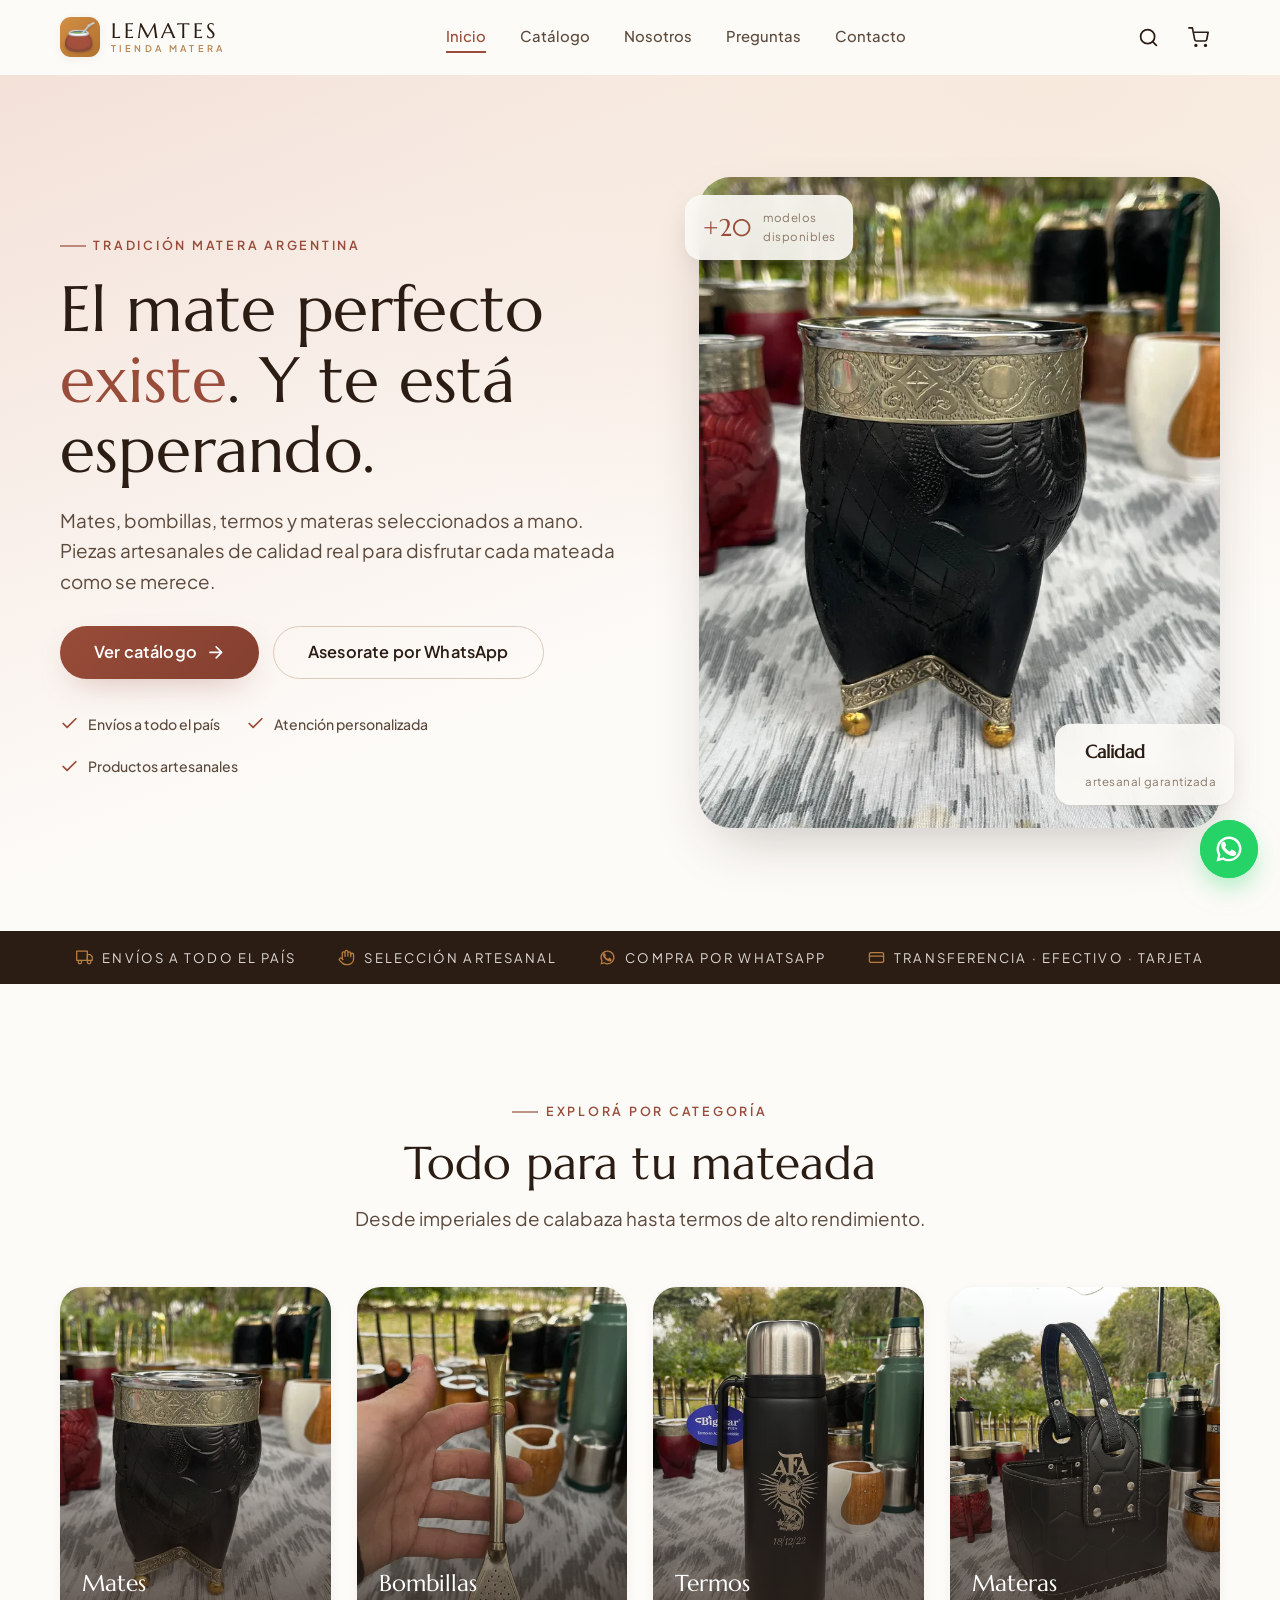
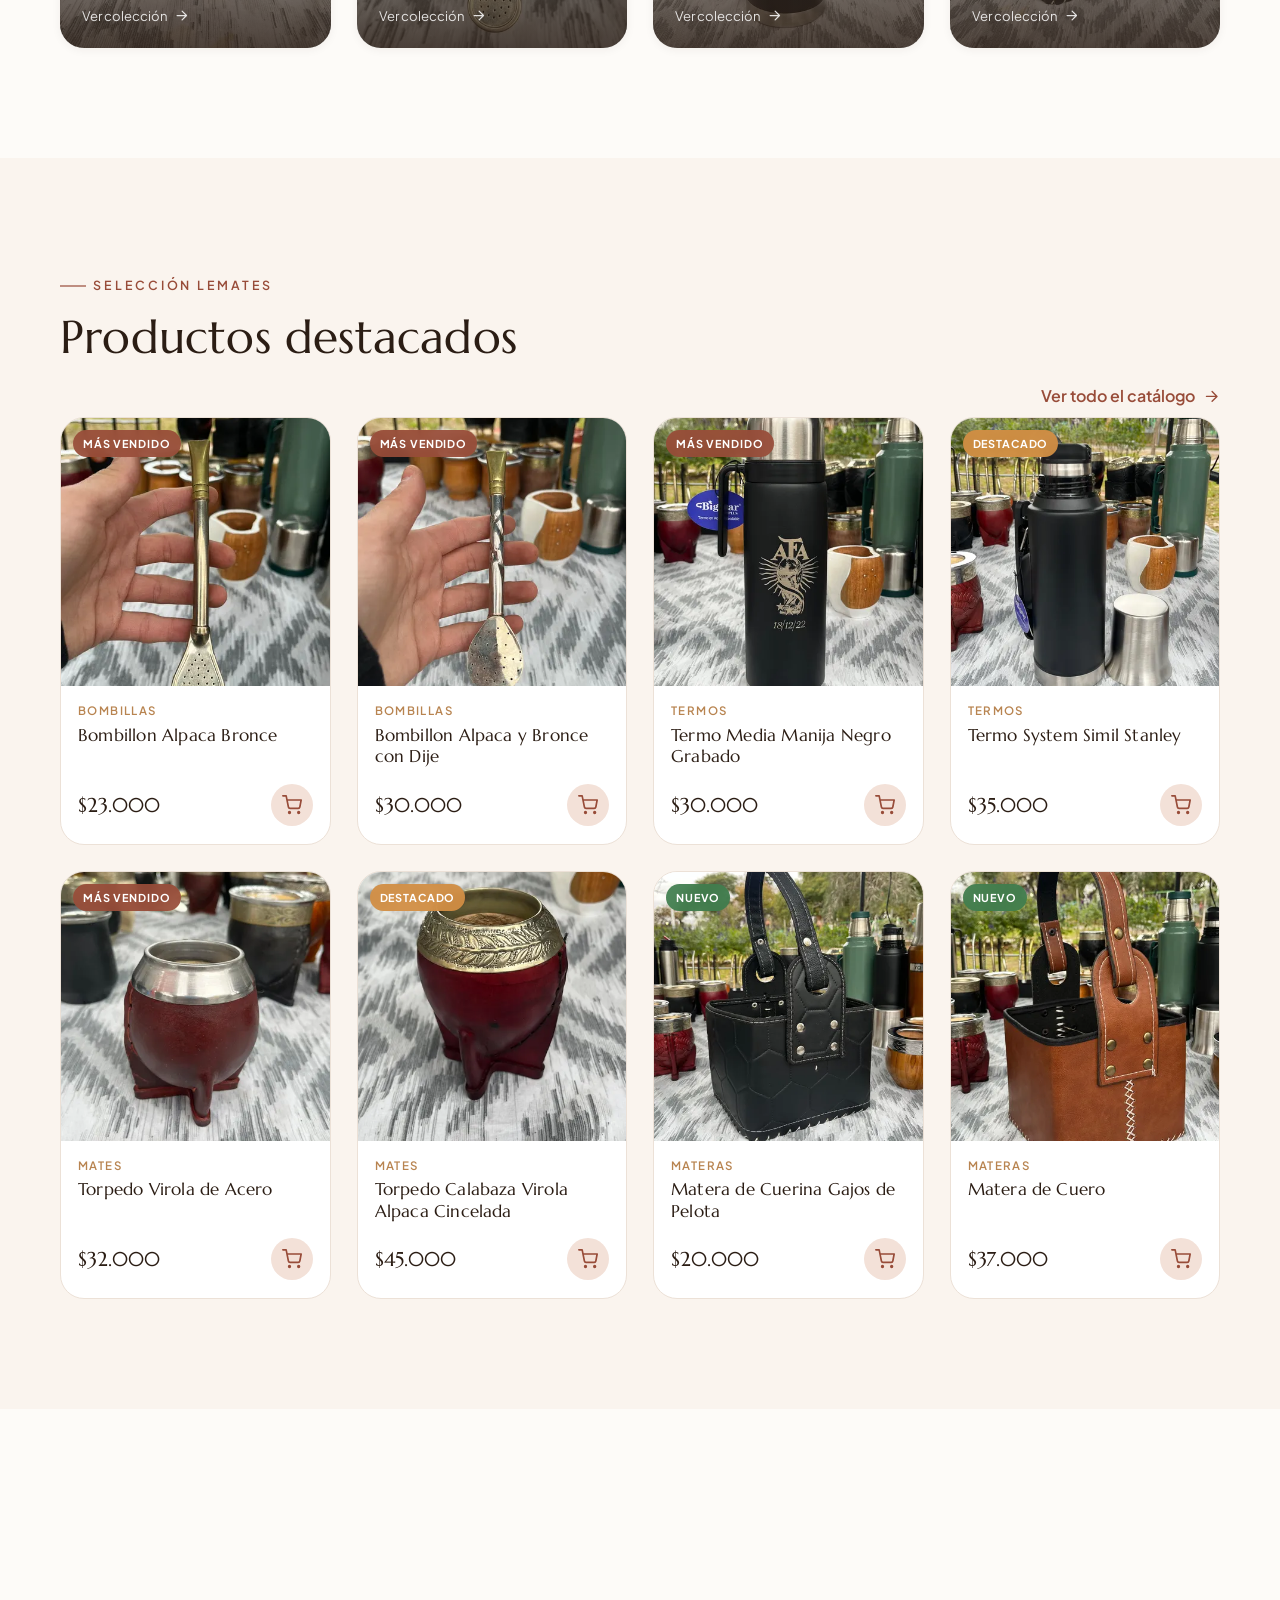
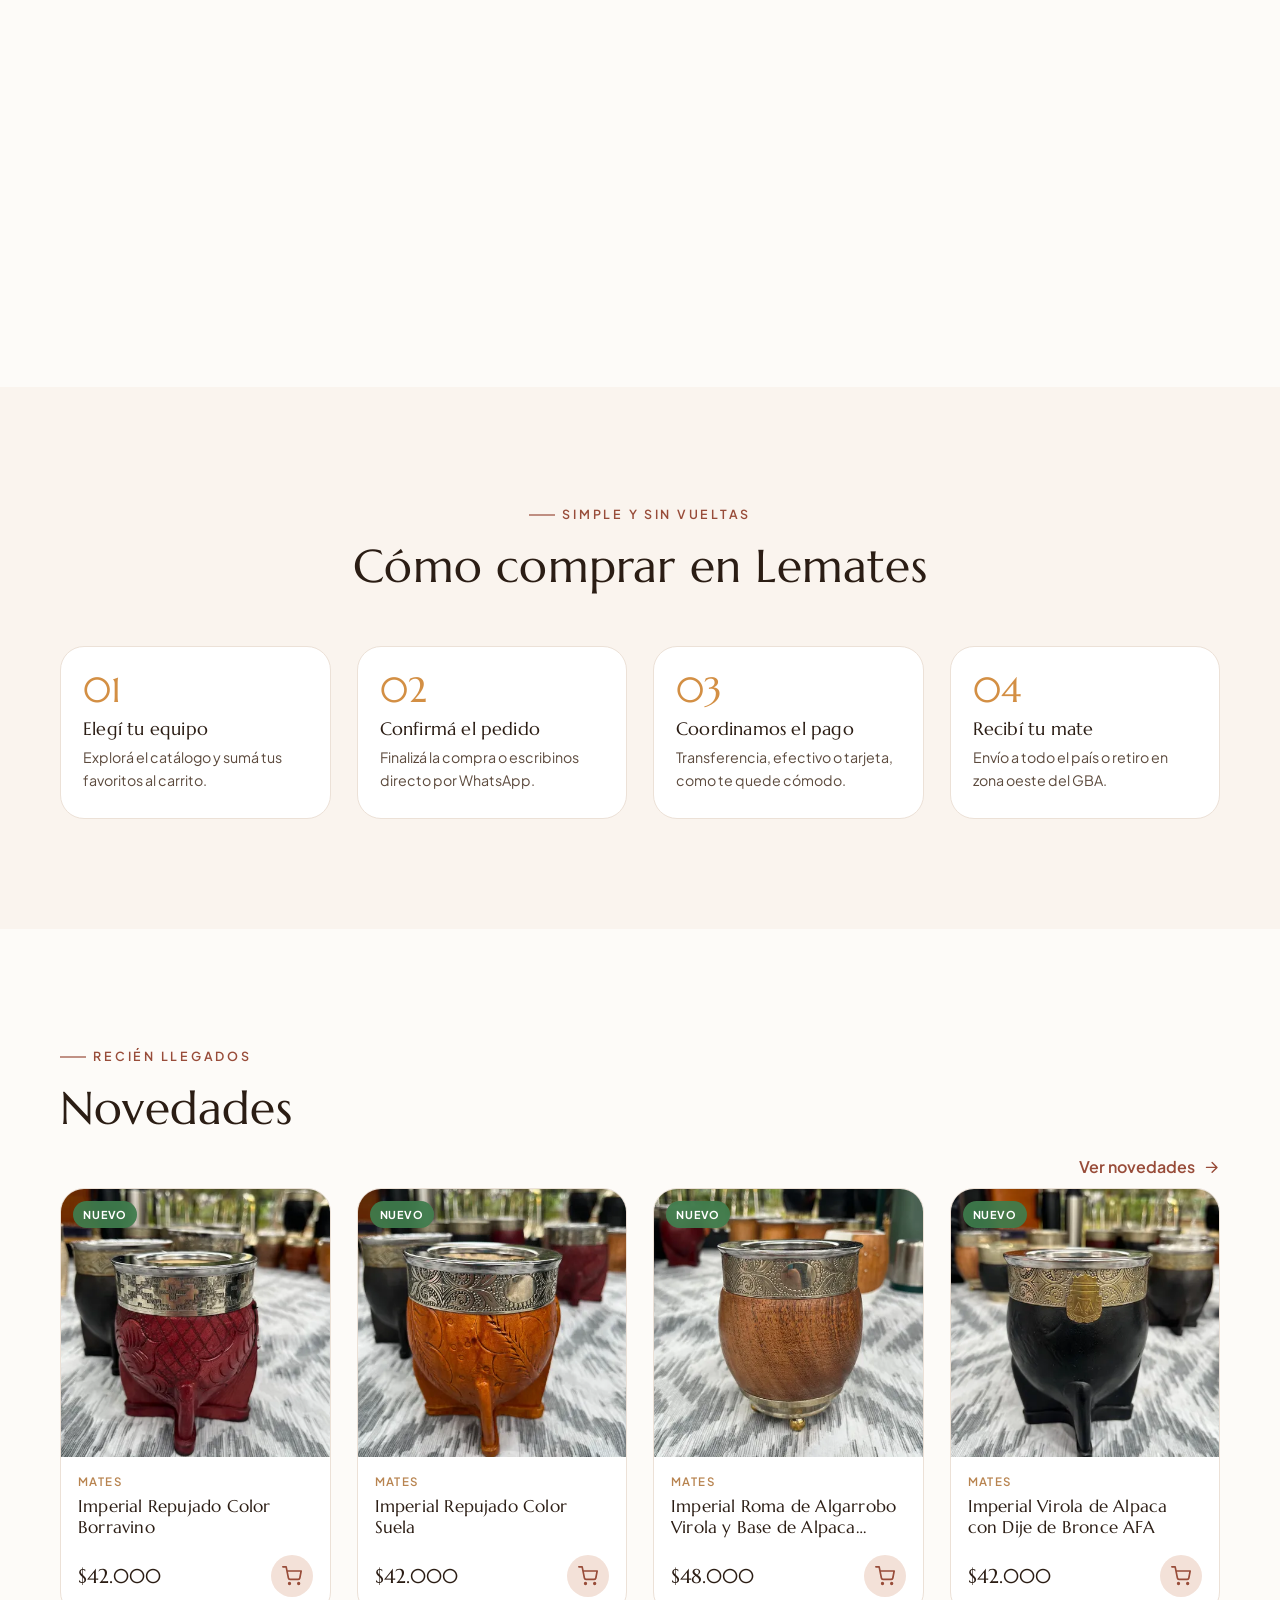
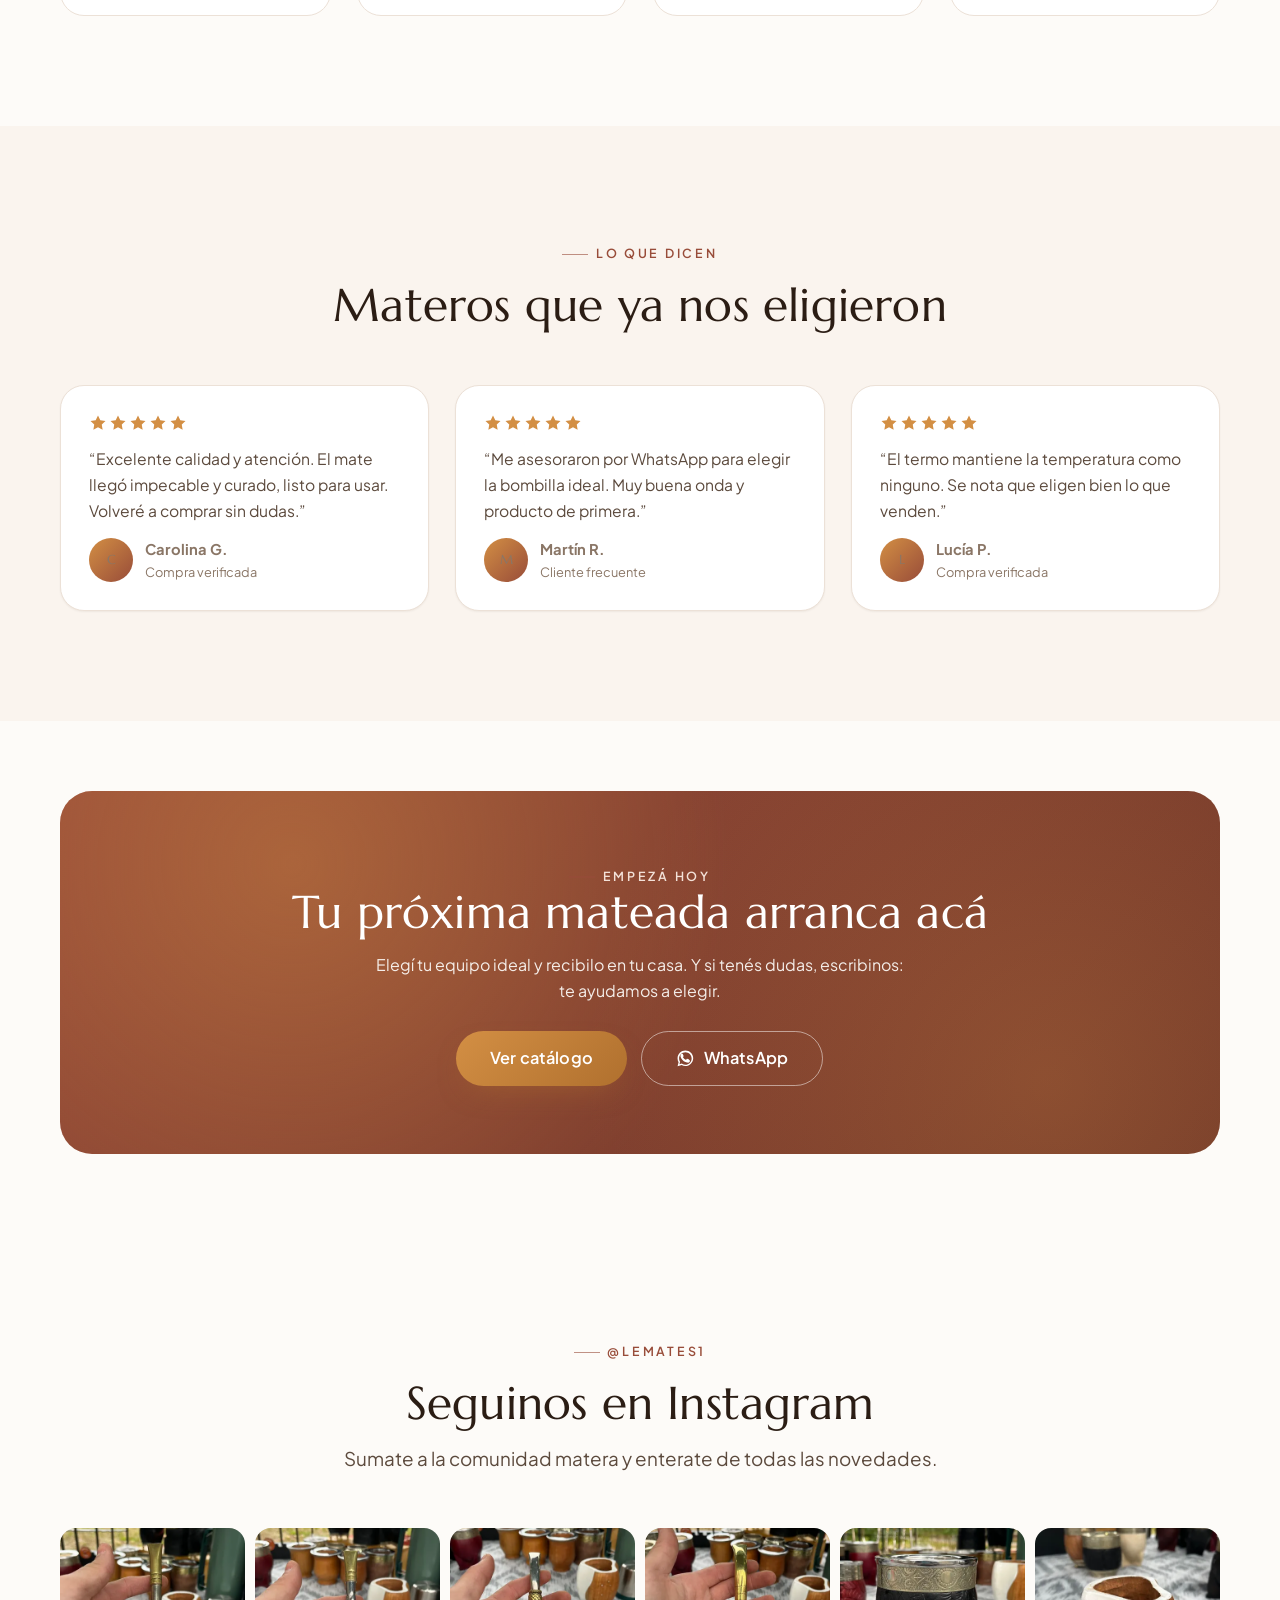
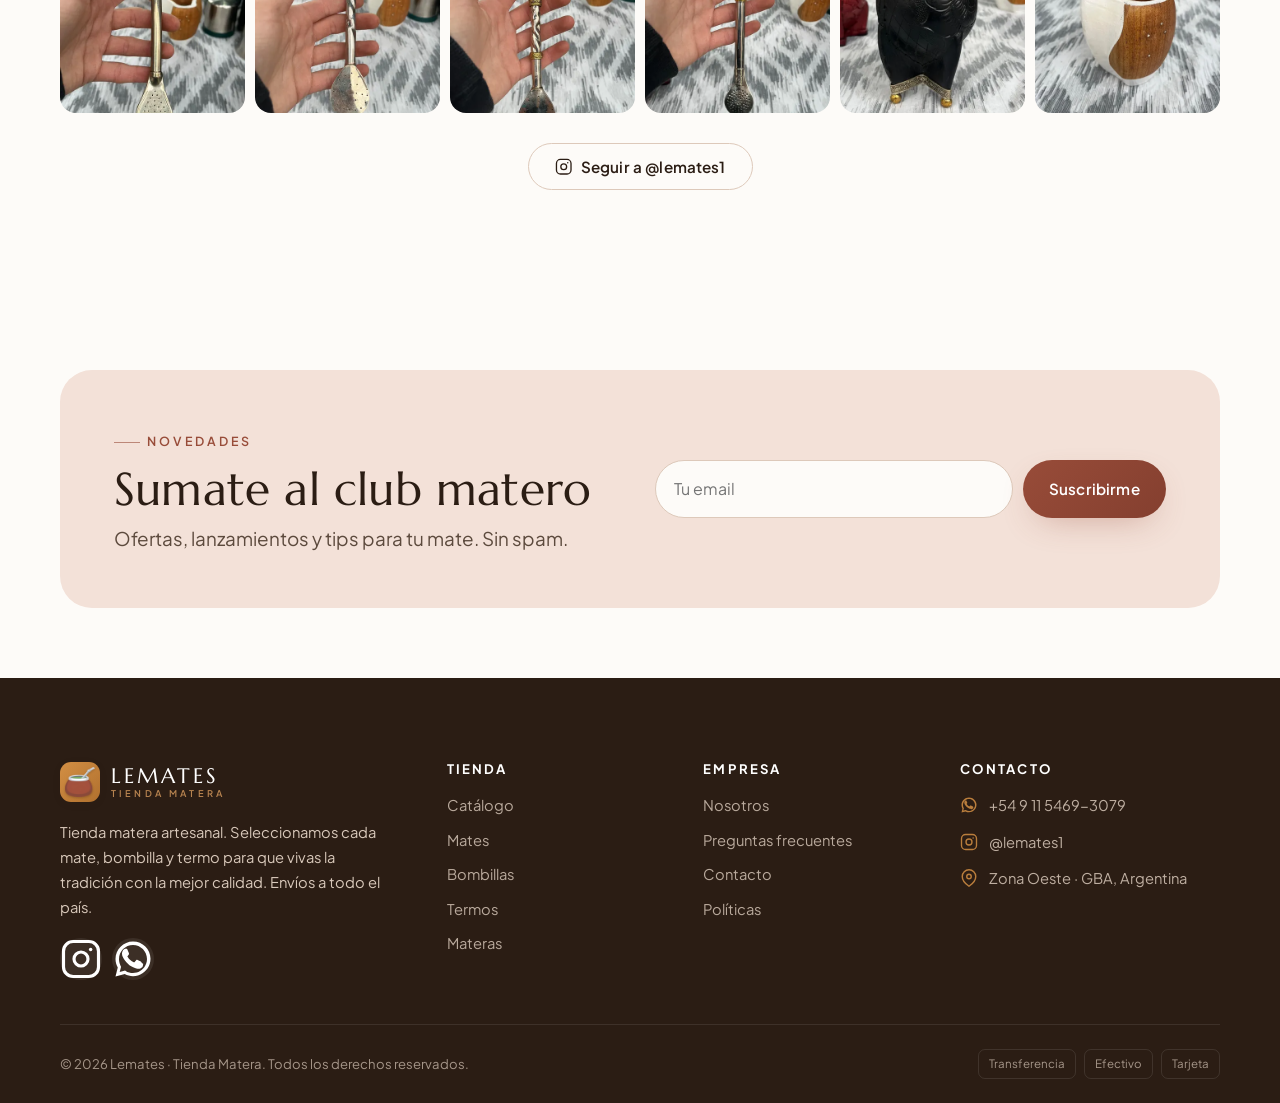
==== index.html @ 6e65a5ea "Lemates · Tienda Matera — tienda eCommerce premium completa Sitio multipágina estático (HTML/CSS/JS " ====
<!DOCTYPE html>
<html lang="es-AR">
<head>
<meta charset="UTF-8">
<meta name="viewport" content="width=device-width, initial-scale=1">
<title>Lemates · Tienda Matera | Mates, bombillas y termos artesanales</title>
<meta name="description" content="Tienda matera artesanal. Mates de calabaza y algarrobo, bombillas de alpaca, termos y materas. Envíos a todo el país. Comprá por la web o WhatsApp.">
<link rel="canonical" href="https://www.lemates.com.ar/index.html">
<meta name="theme-color" content="#d38f44">
<meta name="author" content="Lemates">
<meta name="robots" content="index, follow">
<meta property="og:type" content="website">
<meta property="og:site_name" content="Lemates · Tienda Matera">
<meta property="og:title" content="Lemates · Tienda Matera | Mates, bombillas y termos artesanales">
<meta property="og:description" content="Tienda matera artesanal. Mates de calabaza y algarrobo, bombillas de alpaca, termos y materas. Envíos a todo el país. Comprá por la web o WhatsApp.">
<meta property="og:url" content="https://www.lemates.com.ar/index.html">
<meta property="og:image" content="https://www.lemates.com.ar/assets/img/brand/og-image.jpg">
<meta property="og:locale" content="es_AR">
<meta name="twitter:card" content="summary_large_image">
<meta name="twitter:title" content="Lemates · Tienda Matera | Mates, bombillas y termos artesanales">
<meta name="twitter:description" content="Tienda matera artesanal. Mates de calabaza y algarrobo, bombillas de alpaca, termos y materas. Envíos a todo el país. Comprá por la web o WhatsApp.">
<meta name="twitter:image" content="https://www.lemates.com.ar/assets/img/brand/og-image.jpg">
<link rel="icon" href="favicon.ico" sizes="any">
<link rel="icon" type="image/png" sizes="32x32" href="assets/img/brand/favicon-32.png">
<link rel="apple-touch-icon" href="assets/img/brand/apple-touch-icon.png">
<link rel="manifest" href="site.webmanifest">
<link rel="preconnect" href="https://fonts.googleapis.com">
<link rel="preconnect" href="https://fonts.gstatic.com" crossorigin>
<link rel="preload" as="style" href="https://fonts.googleapis.com/css2?family=Marcellus&family=Plus+Jakarta+Sans:wght@400;500;600;700&display=swap">
<link rel="stylesheet" href="https://fonts.googleapis.com/css2?family=Marcellus&family=Plus+Jakarta+Sans:wght@400;500;600;700&display=swap">
<link rel="stylesheet" href="assets/css/styles.css">
<script type="application/ld+json">{"@context": "https://schema.org", "@type": "Store", "name": "Lemates · Tienda Matera", "image": "https://www.lemates.com.ar/assets/img/brand/og-image.jpg", "description": "Tienda matera artesanal. Mates, bombillas, termos y materas de primera calidad. Envíos a todo el país.", "url": "https://www.lemates.com.ar", "telephone": "+5491154693079", "areaServed": "AR", "sameAs": ["https://www.instagram.com/lemates1/"], "priceRange": "$$"}</script>
</head>
<body>
<div class="page-loader"><img class="loader-mate" src="assets/img/brand/mate-icon.png" alt="Cargando"></div><header class="header">
  <div class="container header__bar">
    <a class="brand" href="index.html" aria-label="Lemates inicio">
  <span class="brand__mark"><img src="assets/img/brand/mate-icon.png" alt="" width="30" height="30"></span>
  <span class="brand__text"><span class="brand__name">LEMATES</span><span class="brand__sub">Tienda Matera</span></span>
</a>
    <nav class="nav" aria-label="Principal"><a href="index.html" data-nav="index.html" class="is-active">Inicio</a><a href="catalogo.html" data-nav="catalogo.html">Catálogo</a><a href="nosotros.html" data-nav="nosotros.html">Nosotros</a><a href="faq.html" data-nav="faq.html">Preguntas</a><a href="contacto.html" data-nav="contacto.html">Contacto</a></nav>
    <div class="header__actions">
      <a class="icon-btn" href="catalogo.html" aria-label="Buscar productos"><svg viewBox="0 0 24 24" fill="none" stroke="currentColor" stroke-width="2" stroke-linecap="round" stroke-linejoin="round"><circle cx="11" cy="11" r="8"/><path d="m21 21-4.3-4.3"/></svg></a>
      <button class="icon-btn" data-cart-open aria-label="Abrir carrito"><svg viewBox="0 0 24 24" fill="none" stroke="currentColor" stroke-width="1.9" stroke-linecap="round" stroke-linejoin="round"><circle cx="9" cy="21" r="1"/><circle cx="20" cy="21" r="1"/><path d="M1 1h4l2.68 13.39a2 2 0 0 0 2 1.61h9.72a2 2 0 0 0 2-1.61L23 6H6"/></svg><span class="cart-count">0</span></button>
      <button class="icon-btn menu-toggle" aria-label="Abrir menú"><svg viewBox="0 0 24 24" fill="none" stroke="currentColor" stroke-width="2" stroke-linecap="round"><path d="M3 6h18M3 12h18M3 18h18"/></svg></button>
    </div>
  </div>
</header>
<div class="mobile-nav">
  <div class="mobile-nav__scrim"></div>
  <aside class="mobile-nav__panel" role="dialog" aria-label="Menú">
    <div class="mobile-nav__head"><a class="brand" href="index.html" aria-label="Lemates inicio">
  <span class="brand__mark"><img src="assets/img/brand/mate-icon.png" alt="" width="30" height="30"></span>
  <span class="brand__text"><span class="brand__name">LEMATES</span><span class="brand__sub">Tienda Matera</span></span>
</a><button class="icon-btn" data-mclose aria-label="Cerrar menú"><svg viewBox="0 0 24 24" fill="none" stroke="currentColor" stroke-width="2" stroke-linecap="round"><path d="M18 6 6 18M6 6l12 12"/></svg></button></div>
    <nav class="mobile-nav__links"><a href="index.html" data-mclose class="is-active">Inicio</a><a href="catalogo.html" data-mclose>Catálogo</a><a href="nosotros.html" data-mclose>Nosotros</a><a href="faq.html" data-mclose>Preguntas</a><a href="contacto.html" data-mclose>Contacto</a><a href="carrito.html" data-mclose>Carrito</a></nav>
    <div class="mobile-nav__foot">
      <a class="btn btn--wa btn--block" href="https://wa.me/5491154693079" target="_blank" rel="noopener"><svg viewBox="0 0 24 24" fill="currentColor"><path d="M12 2C6.5 2 2 6.5 2 12c0 1.8.5 3.4 1.3 4.9L2 22l5.3-1.4c1.4.8 3 1.2 4.7 1.2 5.5 0 10-4.5 10-10S17.5 2 12 2zm0 18c-1.5 0-3-.4-4.2-1.2l-.3-.2-3.1.8.8-3-.2-.3C4.4 15 4 13.5 4 12c0-4.4 3.6-8 8-8s8 3.6 8 8-3.6 8-8 8zm4.5-6.6c-.3-.1-1.7-.8-1.9-.9-.3-.1-.5-.1-.7.1-.2.3-.7.9-.9 1.1-.2.2-.3.2-.6.1-1.5-.8-2.5-1.4-3.5-3.1-.3-.5.3-.4.8-1.4.1-.2 0-.4 0-.5s-.7-1.6-.9-2.2c-.2-.5-.5-.5-.7-.5h-.6c-.2 0-.5.1-.8.4-.3.3-1 1-1 2.5s1.1 2.9 1.2 3.1c.1.2 2.1 3.3 5.2 4.6 1.9.8 2.7.9 3.6.8.6-.1 1.7-.7 1.9-1.4.2-.7.2-1.2.2-1.4-.1-.1-.3-.2-.6-.3z"/></svg> Escribinos por WhatsApp</a>
      <div class="mobile-nav__social">
        <a href="https://www.instagram.com/lemates1/" target="_blank" rel="noopener" aria-label="Instagram"><svg viewBox="0 0 24 24" fill="none" stroke="currentColor" stroke-width="1.8"><rect x="2" y="2" width="20" height="20" rx="5.5"/><circle cx="12" cy="12" r="4"/><circle cx="17.5" cy="6.5" r="1" fill="currentColor" stroke="none"/></svg></a>
      </div>
    </div>
  </aside>
</div>
<main id="main">
  <!-- HERO -->
  <section class="hero">
    <div class="container hero__inner">
      <div class="hero__content reveal">
        <span class="eyebrow">Tradición matera argentina</span>
        <h1>El mate perfecto <em>existe</em>. Y te está esperando.</h1>
        <p class="lead">Mates, bombillas, termos y materas seleccionados a mano. Piezas artesanales de calidad real para disfrutar cada mateada como se merece.</p>
        <div class="hero__cta">
          <a class="btn btn--primary btn--lg" href="catalogo.html">Ver catálogo <svg viewBox="0 0 24 24" fill="none" stroke="currentColor" stroke-width="2" stroke-linecap="round" stroke-linejoin="round"><path d="M5 12h14M13 5l7 7-7 7"/></svg></a>
          <a class="btn btn--outline btn--lg" href="https://wa.me/5491154693079" target="_blank" rel="noopener">Asesorate por WhatsApp</a>
        </div>
        <ul class="hero__trust">
          <li><svg viewBox="0 0 24 24" fill="none" stroke="currentColor" stroke-width="2.2" stroke-linecap="round" stroke-linejoin="round"><path d="M20 6 9 17l-5-5"/></svg> Envíos a todo el país</li>
          <li><svg viewBox="0 0 24 24" fill="none" stroke="currentColor" stroke-width="2.2" stroke-linecap="round" stroke-linejoin="round"><path d="M20 6 9 17l-5-5"/></svg> Atención personalizada</li>
          <li><svg viewBox="0 0 24 24" fill="none" stroke="currentColor" stroke-width="2.2" stroke-linecap="round" stroke-linejoin="round"><path d="M20 6 9 17l-5-5"/></svg> Productos artesanales</li>
        </ul>
      </div>
      <div class="hero__media reveal" data-delay="1">
        <div class="hero__glow"></div>
        <div class="hero__card"><img src="assets/img/products/imperial-calabaza-repujado-virola-y-base-de-alpaca-y-pelotas-de-bronce.webp" alt="Mate imperial de calabaza repujado con virola de alpaca" width="600" height="750" fetchpriority="high"></div>
        <div class="hero__badge hero__badge--tl"><span class="n">+20</span><span class="l">modelos<br>disponibles</span></div>
        <div class="hero__badge hero__badge--br"><span style="color:var(--primary)"><svg viewBox="0 0 24 24" fill="currentColor"><path d="M12 2l3.09 6.26L22 9.27l-5 4.87 1.18 6.88L12 17.77l-6.18 3.25L7 14.14l-5-4.87 6.91-1.01z"/></svg></span><span><b style="font-family:var(--font-display);font-size:1.1rem">Calidad</b><br><span class="l">artesanal garantizada</span></span></div>
      </div>
    </div>
  </section>

  <!-- STRIP -->
  <div class="strip"><div class="container"><div class="strip__row">
    <span><svg viewBox="0 0 24 24" fill="none" stroke="currentColor" stroke-width="1.8" stroke-linecap="round" stroke-linejoin="round"><path d="M1 3h15v13H1z"/><path d="M16 8h4l3 3v5h-7V8z"/><circle cx="5.5" cy="18.5" r="2.5"/><circle cx="18.5" cy="18.5" r="2.5"/></svg> Envíos a todo el país</span>
    <span><svg viewBox="0 0 24 24" fill="none" stroke="currentColor" stroke-width="1.8" stroke-linecap="round" stroke-linejoin="round"><path d="M18 11V6a2 2 0 0 0-2-2 2 2 0 0 0-2 2M14 10V4a2 2 0 0 0-2-2 2 2 0 0 0-2 2v2M10 10.5V6a2 2 0 0 0-2-2 2 2 0 0 0-2 2v8"/><path d="M18 8a2 2 0 1 1 4 0v6a8 8 0 0 1-8 8h-2c-2.8 0-4.5-.86-5.99-2.34l-3.6-3.6a2 2 0 0 1 2.83-2.82L7 15"/></svg> Selección artesanal</span>
    <span><svg viewBox="0 0 24 24" fill="currentColor"><path d="M12 2C6.5 2 2 6.5 2 12c0 1.8.5 3.4 1.3 4.9L2 22l5.3-1.4c1.4.8 3 1.2 4.7 1.2 5.5 0 10-4.5 10-10S17.5 2 12 2zm0 18c-1.5 0-3-.4-4.2-1.2l-.3-.2-3.1.8.8-3-.2-.3C4.4 15 4 13.5 4 12c0-4.4 3.6-8 8-8s8 3.6 8 8-3.6 8-8 8zm4.5-6.6c-.3-.1-1.7-.8-1.9-.9-.3-.1-.5-.1-.7.1-.2.3-.7.9-.9 1.1-.2.2-.3.2-.6.1-1.5-.8-2.5-1.4-3.5-3.1-.3-.5.3-.4.8-1.4.1-.2 0-.4 0-.5s-.7-1.6-.9-2.2c-.2-.5-.5-.5-.7-.5h-.6c-.2 0-.5.1-.8.4-.3.3-1 1-1 2.5s1.1 2.9 1.2 3.1c.1.2 2.1 3.3 5.2 4.6 1.9.8 2.7.9 3.6.8.6-.1 1.7-.7 1.9-1.4.2-.7.2-1.2.2-1.4-.1-.1-.3-.2-.6-.3z"/></svg> Compra por WhatsApp</span>
    <span><svg viewBox="0 0 24 24" fill="none" stroke="currentColor" stroke-width="1.8" stroke-linecap="round" stroke-linejoin="round"><rect x="2" y="5" width="20" height="14" rx="2"/><path d="M2 10h20"/></svg> Transferencia · Efectivo · Tarjeta</span>
  </div></div></div>

  <!-- CATEGORÍAS -->
  <section class="section">
    <div class="container">
      <div class="section-head center reveal"><span class="eyebrow">Explorá por categoría</span><h2>Todo para tu mateada</h2><p class='lead'>Desde imperiales de calabaza hasta termos de alto rendimiento.</p></div>
      <div class="grid cat-grid"><a class="cat-card reveal" href="catalogo.html?cat=Mates">
      <img src="assets/img/products/imperial-calabaza-repujado-virola-y-base-de-alpaca-y-pelotas-de-bronce-thumb.webp" alt="Mates" loading="lazy">
      <div><div class="cat-card__name">Mates</div><div class="cat-card__meta">Ver colección <svg viewBox="0 0 24 24" fill="none" stroke="currentColor" stroke-width="2" stroke-linecap="round" stroke-linejoin="round"><path d="M5 12h14M13 5l7 7-7 7"/></svg></div></div>
    </a><a class="cat-card reveal" href="catalogo.html?cat=Bombillas">
      <img src="assets/img/products/bombillon-alpaca-bronce-thumb.webp" alt="Bombillas" loading="lazy">
      <div><div class="cat-card__name">Bombillas</div><div class="cat-card__meta">Ver colección <svg viewBox="0 0 24 24" fill="none" stroke="currentColor" stroke-width="2" stroke-linecap="round" stroke-linejoin="round"><path d="M5 12h14M13 5l7 7-7 7"/></svg></div></div>
    </a><a class="cat-card reveal" href="catalogo.html?cat=Termos">
      <img src="assets/img/products/termo-media-manija-negro-grabado-thumb.webp" alt="Termos" loading="lazy">
      <div><div class="cat-card__name">Termos</div><div class="cat-card__meta">Ver colección <svg viewBox="0 0 24 24" fill="none" stroke="currentColor" stroke-width="2" stroke-linecap="round" stroke-linejoin="round"><path d="M5 12h14M13 5l7 7-7 7"/></svg></div></div>
    </a><a class="cat-card reveal" href="catalogo.html?cat=Materas">
      <img src="assets/img/products/matera-de-cuerina-gajos-de-pelota-thumb.webp" alt="Materas" loading="lazy">
      <div><div class="cat-card__name">Materas</div><div class="cat-card__meta">Ver colección <svg viewBox="0 0 24 24" fill="none" stroke="currentColor" stroke-width="2" stroke-linecap="round" stroke-linejoin="round"><path d="M5 12h14M13 5l7 7-7 7"/></svg></div></div>
    </a></div>
    </div>
  </section>

  <!-- DESTACADOS -->
  <section class="section" style="background:var(--cream-2)">
    <div class="container">
      <div style="display:flex;justify-content:space-between;align-items:flex-end;gap:20px;flex-wrap:wrap">
        <div class="section-head reveal"><span class="eyebrow">Selección Lemates</span><h2>Productos destacados</h2></div>
        <a class="link-arrow reveal" href="catalogo.html" style="margin-bottom:8px">Ver todo el catálogo <svg viewBox="0 0 24 24" fill="none" stroke="currentColor" stroke-width="2" stroke-linecap="round" stroke-linejoin="round"><path d="M5 12h14M13 5l7 7-7 7"/></svg></a>
      </div>
      <div class="grid card-grid" id="featuredGrid"></div>
    </div>
  </section>

  <!-- BENEFICIOS -->
  <section class="section">
    <div class="container">
      <div class="section-head center reveal"><span class="eyebrow">Por qué elegirnos</span><h2>Una tienda matera de verdad</h2><p class='lead'>No somos un marketplace. Somos una marca que cuida cada detalle.</p></div>
      <div class="grid benefits"><div class="benefit reveal" data-delay="0"><div class="benefit__ic"><svg viewBox="0 0 24 24" fill="none" stroke="currentColor" stroke-width="1.8" stroke-linecap="round" stroke-linejoin="round"><path d="M1 3h15v13H1z"/><path d="M16 8h4l3 3v5h-7V8z"/><circle cx="5.5" cy="18.5" r="2.5"/><circle cx="18.5" cy="18.5" r="2.5"/></svg></div><h3>Envíos a todo el país</h3><p>Despachamos por Correo Argentino y coordinamos retiro en zona oeste.</p></div><div class="benefit reveal" data-delay="1"><div class="benefit__ic"><svg viewBox="0 0 24 24" fill="none" stroke="currentColor" stroke-width="1.8" stroke-linecap="round" stroke-linejoin="round"><path d="M18 11V6a2 2 0 0 0-2-2 2 2 0 0 0-2 2M14 10V4a2 2 0 0 0-2-2 2 2 0 0 0-2 2v2M10 10.5V6a2 2 0 0 0-2-2 2 2 0 0 0-2 2v8"/><path d="M18 8a2 2 0 1 1 4 0v6a8 8 0 0 1-8 8h-2c-2.8 0-4.5-.86-5.99-2.34l-3.6-3.6a2 2 0 0 1 2.83-2.82L7 15"/></svg></div><h3>Selección artesanal</h3><p>Elegimos pieza por pieza mates, bombillas y termos de calidad real.</p></div><div class="benefit reveal" data-delay="2"><div class="benefit__ic"><svg viewBox="0 0 24 24" fill="none" stroke="currentColor" stroke-width="1.8" stroke-linecap="round" stroke-linejoin="round"><path d="M21 11.5a8.38 8.38 0 0 1-.9 3.8 8.5 8.5 0 0 1-7.6 4.7 8.38 8.38 0 0 1-3.8-.9L3 21l1.9-5.7a8.38 8.38 0 0 1-.9-3.8 8.5 8.5 0 0 1 4.7-7.6 8.38 8.38 0 0 1 3.8-.9h.5a8.48 8.48 0 0 1 8 8v.5z"/></svg></div><h3>Atención directa</h3><p>Te asesoramos por WhatsApp antes, durante y después de tu compra.</p></div><div class="benefit reveal" data-delay="3"><div class="benefit__ic"><svg viewBox="0 0 24 24" fill="none" stroke="currentColor" stroke-width="1.8" stroke-linecap="round" stroke-linejoin="round"><path d="M12 22s8-4 8-10V5l-8-3-8 3v7c0 6 8 10 8 10z"/><path d="m9 12 2 2 4-4"/></svg></div><h3>Compra segura</h3><p>Transferencia, efectivo o tarjeta. Coordinás todo con una persona real.</p></div></div>
    </div>
  </section>

  <!-- PROCESO -->
  <section class="section" style="background:var(--cream-2)">
    <div class="container">
      <div class="section-head center reveal"><span class="eyebrow">Simple y sin vueltas</span><h2>Cómo comprar en Lemates</h2></div>
      <div class="grid steps"><div class="step reveal" data-delay="0"><div class="step__n">01</div><h3>Elegí tu equipo</h3><p>Explorá el catálogo y sumá tus favoritos al carrito.</p></div><div class="step reveal" data-delay="1"><div class="step__n">02</div><h3>Confirmá el pedido</h3><p>Finalizá la compra o escribinos directo por WhatsApp.</p></div><div class="step reveal" data-delay="2"><div class="step__n">03</div><h3>Coordinamos el pago</h3><p>Transferencia, efectivo o tarjeta, como te quede cómodo.</p></div><div class="step reveal" data-delay="3"><div class="step__n">04</div><h3>Recibí tu mate</h3><p>Envío a todo el país o retiro en zona oeste del GBA.</p></div></div>
    </div>
  </section>

  <!-- NUEVOS -->
  <section class="section">
    <div class="container">
      <div style="display:flex;justify-content:space-between;align-items:flex-end;gap:20px;flex-wrap:wrap">
        <div class="section-head reveal"><span class="eyebrow">Recién llegados</span><h2>Novedades</h2></div>
        <a class="link-arrow reveal" href="catalogo.html?sort=new" style="margin-bottom:8px">Ver novedades <svg viewBox="0 0 24 24" fill="none" stroke="currentColor" stroke-width="2" stroke-linecap="round" stroke-linejoin="round"><path d="M5 12h14M13 5l7 7-7 7"/></svg></a>
      </div>
      <div class="grid card-grid" id="newGrid"></div>
    </div>
  </section>

  <!-- TESTIMONIOS -->
  <section class="section" style="background:var(--cream-2)">
    <div class="container">
      <div class="section-head center reveal"><span class="eyebrow">Lo que dicen</span><h2>Materos que ya nos eligieron</h2></div>
      <div class="grid testi-grid"><figure class="testi reveal" data-delay="0">
      <div class="testi__stars"><svg viewBox="0 0 24 24" fill="currentColor"><path d="M12 2l3.09 6.26L22 9.27l-5 4.87 1.18 6.88L12 17.77l-6.18 3.25L7 14.14l-5-4.87 6.91-1.01z"/></svg><svg viewBox="0 0 24 24" fill="currentColor"><path d="M12 2l3.09 6.26L22 9.27l-5 4.87 1.18 6.88L12 17.77l-6.18 3.25L7 14.14l-5-4.87 6.91-1.01z"/></svg><svg viewBox="0 0 24 24" fill="currentColor"><path d="M12 2l3.09 6.26L22 9.27l-5 4.87 1.18 6.88L12 17.77l-6.18 3.25L7 14.14l-5-4.87 6.91-1.01z"/></svg><svg viewBox="0 0 24 24" fill="currentColor"><path d="M12 2l3.09 6.26L22 9.27l-5 4.87 1.18 6.88L12 17.77l-6.18 3.25L7 14.14l-5-4.87 6.91-1.01z"/></svg><svg viewBox="0 0 24 24" fill="currentColor"><path d="M12 2l3.09 6.26L22 9.27l-5 4.87 1.18 6.88L12 17.77l-6.18 3.25L7 14.14l-5-4.87 6.91-1.01z"/></svg></div>
      <blockquote><p>“Excelente calidad y atención. El mate llegó impecable y curado, listo para usar. Volveré a comprar sin dudas.”</p></blockquote>
      <figcaption class="testi__who"><span class="testi__av">C</span><span><b>Carolina G.</b><span>Compra verificada</span></span></figcaption>
    </figure><figure class="testi reveal" data-delay="1">
      <div class="testi__stars"><svg viewBox="0 0 24 24" fill="currentColor"><path d="M12 2l3.09 6.26L22 9.27l-5 4.87 1.18 6.88L12 17.77l-6.18 3.25L7 14.14l-5-4.87 6.91-1.01z"/></svg><svg viewBox="0 0 24 24" fill="currentColor"><path d="M12 2l3.09 6.26L22 9.27l-5 4.87 1.18 6.88L12 17.77l-6.18 3.25L7 14.14l-5-4.87 6.91-1.01z"/></svg><svg viewBox="0 0 24 24" fill="currentColor"><path d="M12 2l3.09 6.26L22 9.27l-5 4.87 1.18 6.88L12 17.77l-6.18 3.25L7 14.14l-5-4.87 6.91-1.01z"/></svg><svg viewBox="0 0 24 24" fill="currentColor"><path d="M12 2l3.09 6.26L22 9.27l-5 4.87 1.18 6.88L12 17.77l-6.18 3.25L7 14.14l-5-4.87 6.91-1.01z"/></svg><svg viewBox="0 0 24 24" fill="currentColor"><path d="M12 2l3.09 6.26L22 9.27l-5 4.87 1.18 6.88L12 17.77l-6.18 3.25L7 14.14l-5-4.87 6.91-1.01z"/></svg></div>
      <blockquote><p>“Me asesoraron por WhatsApp para elegir la bombilla ideal. Muy buena onda y producto de primera.”</p></blockquote>
      <figcaption class="testi__who"><span class="testi__av">M</span><span><b>Martín R.</b><span>Cliente frecuente</span></span></figcaption>
    </figure><figure class="testi reveal" data-delay="2">
      <div class="testi__stars"><svg viewBox="0 0 24 24" fill="currentColor"><path d="M12 2l3.09 6.26L22 9.27l-5 4.87 1.18 6.88L12 17.77l-6.18 3.25L7 14.14l-5-4.87 6.91-1.01z"/></svg><svg viewBox="0 0 24 24" fill="currentColor"><path d="M12 2l3.09 6.26L22 9.27l-5 4.87 1.18 6.88L12 17.77l-6.18 3.25L7 14.14l-5-4.87 6.91-1.01z"/></svg><svg viewBox="0 0 24 24" fill="currentColor"><path d="M12 2l3.09 6.26L22 9.27l-5 4.87 1.18 6.88L12 17.77l-6.18 3.25L7 14.14l-5-4.87 6.91-1.01z"/></svg><svg viewBox="0 0 24 24" fill="currentColor"><path d="M12 2l3.09 6.26L22 9.27l-5 4.87 1.18 6.88L12 17.77l-6.18 3.25L7 14.14l-5-4.87 6.91-1.01z"/></svg><svg viewBox="0 0 24 24" fill="currentColor"><path d="M12 2l3.09 6.26L22 9.27l-5 4.87 1.18 6.88L12 17.77l-6.18 3.25L7 14.14l-5-4.87 6.91-1.01z"/></svg></div>
      <blockquote><p>“El termo mantiene la temperatura como ninguno. Se nota que eligen bien lo que venden.”</p></blockquote>
      <figcaption class="testi__who"><span class="testi__av">L</span><span><b>Lucía P.</b><span>Compra verificada</span></span></figcaption>
    </figure></div>
    </div>
  </section>

  <!-- CTA -->
  <section class="section--tight"><div class="container">
    <div class="cta-band reveal">
      <span class="eyebrow" style="color:#f3e1d8;justify-content:center">Empezá hoy</span>
      <h2>Tu próxima mateada arranca acá</h2>
      <p>Elegí tu equipo ideal y recibilo en tu casa. Y si tenés dudas, escribinos: te ayudamos a elegir.</p>
      <div style="display:flex;gap:14px;justify-content:center;flex-wrap:wrap">
        <a class="btn btn--gold btn--lg" href="catalogo.html">Ver catálogo</a>
        <a class="btn btn--outline btn--lg" href="https://wa.me/5491154693079" target="_blank" rel="noopener"><svg viewBox="0 0 24 24" fill="currentColor"><path d="M12 2C6.5 2 2 6.5 2 12c0 1.8.5 3.4 1.3 4.9L2 22l5.3-1.4c1.4.8 3 1.2 4.7 1.2 5.5 0 10-4.5 10-10S17.5 2 12 2zm0 18c-1.5 0-3-.4-4.2-1.2l-.3-.2-3.1.8.8-3-.2-.3C4.4 15 4 13.5 4 12c0-4.4 3.6-8 8-8s8 3.6 8 8-3.6 8-8 8zm4.5-6.6c-.3-.1-1.7-.8-1.9-.9-.3-.1-.5-.1-.7.1-.2.3-.7.9-.9 1.1-.2.2-.3.2-.6.1-1.5-.8-2.5-1.4-3.5-3.1-.3-.5.3-.4.8-1.4.1-.2 0-.4 0-.5s-.7-1.6-.9-2.2c-.2-.5-.5-.5-.7-.5h-.6c-.2 0-.5.1-.8.4-.3.3-1 1-1 2.5s1.1 2.9 1.2 3.1c.1.2 2.1 3.3 5.2 4.6 1.9.8 2.7.9 3.6.8.6-.1 1.7-.7 1.9-1.4.2-.7.2-1.2.2-1.4-.1-.1-.3-.2-.6-.3z"/></svg> WhatsApp</a>
      </div>
    </div>
  </div></section>

  <!-- INSTAGRAM -->
  <section class="section">
    <div class="container">
      <div class="section-head center reveal"><span class="eyebrow">@lemates1</span><h2>Seguinos en Instagram</h2><p class='lead'>Sumate a la comunidad matera y enterate de todas las novedades.</p></div>
      <div class="grid ig-grid"><a class="ig-item reveal" href="https://www.instagram.com/lemates1/" target="_blank" rel="noopener" aria-label="Ver en Instagram"><img src="assets/img/products/bombillon-alpaca-bronce-thumb.webp" alt="Publicación de Lemates en Instagram" loading="lazy"></a><a class="ig-item reveal" href="https://www.instagram.com/lemates1/" target="_blank" rel="noopener" aria-label="Ver en Instagram"><img src="assets/img/products/bombillon-alpaca-y-bronce-con-dije-thumb.webp" alt="Publicación de Lemates en Instagram" loading="lazy"></a><a class="ig-item reveal" href="https://www.instagram.com/lemates1/" target="_blank" rel="noopener" aria-label="Ver en Instagram"><img src="assets/img/products/bombillon-full-alpaca-con-dije-de-bronce-thumb.webp" alt="Publicación de Lemates en Instagram" loading="lazy"></a><a class="ig-item reveal" href="https://www.instagram.com/lemates1/" target="_blank" rel="noopener" aria-label="Ver en Instagram"><img src="assets/img/products/bombillon-importado-marca-el-gauchito-uruguay-alpaca-y-bronce-thumb.webp" alt="Publicación de Lemates en Instagram" loading="lazy"></a><a class="ig-item reveal" href="https://www.instagram.com/lemates1/" target="_blank" rel="noopener" aria-label="Ver en Instagram"><img src="assets/img/products/imperial-calabaza-repujado-virola-y-base-de-alpaca-y-pelotas-de-bronce-thumb.webp" alt="Publicación de Lemates en Instagram" loading="lazy"></a><a class="ig-item reveal" href="https://www.instagram.com/lemates1/" target="_blank" rel="noopener" aria-label="Ver en Instagram"><img src="assets/img/products/ranchero-artesanal-thumb.webp" alt="Publicación de Lemates en Instagram" loading="lazy"></a></div>
      <div class="text-center" style="margin-top:30px"><a class="btn btn--outline" href="https://www.instagram.com/lemates1/" target="_blank" rel="noopener"><svg viewBox="0 0 24 24" fill="none" stroke="currentColor" stroke-width="1.8"><rect x="2" y="2" width="20" height="20" rx="5.5"/><circle cx="12" cy="12" r="4"/><circle cx="17.5" cy="6.5" r="1" fill="currentColor" stroke="none"/></svg> Seguir a @lemates1</a></div>
    </div>
  </section>

  <!-- NEWSLETTER -->
  <section class="section--tight"><div class="container">
    <div class="newsletter reveal">
      <div><span class="eyebrow">Novedades</span><h2 style="margin-top:12px">Sumate al club matero</h2><p class="lead" style="margin-top:8px">Ofertas, lanzamientos y tips para tu mate. Sin spam.</p></div>
      <form onsubmit="event.preventDefault();this.reset();window.LemToast('¡Gracias por suscribirte!')">
        <input type="email" placeholder="Tu email" required aria-label="Email">
        <button class="btn btn--primary" type="submit">Suscribirme</button>
      </form>
    </div>
  </div></section>
</main>
<footer class="footer">
  <div class="container">
    <div class="footer__top">
      <div class="footer__brand">
        <a class="brand footer__brand" href="index.html" aria-label="Lemates inicio">
  <span class="brand__mark"><img src="assets/img/brand/mate-icon.png" alt="" width="30" height="30"></span>
  <span class="brand__text"><span class="brand__name">LEMATES</span><span class="brand__sub">Tienda Matera</span></span>
</a>
        <p>Tienda matera artesanal. Seleccionamos cada mate, bombilla y termo para que vivas la tradición con la mejor calidad. Envíos a todo el país.</p>
        <div class="footer__social">
          <a href="https://www.instagram.com/lemates1/" target="_blank" rel="noopener" aria-label="Instagram"><svg viewBox="0 0 24 24" fill="none" stroke="currentColor" stroke-width="1.8"><rect x="2" y="2" width="20" height="20" rx="5.5"/><circle cx="12" cy="12" r="4"/><circle cx="17.5" cy="6.5" r="1" fill="currentColor" stroke="none"/></svg></a>
          <a href="https://wa.me/5491154693079" target="_blank" rel="noopener" aria-label="WhatsApp"><svg viewBox="0 0 24 24" fill="currentColor"><path d="M12 2C6.5 2 2 6.5 2 12c0 1.8.5 3.4 1.3 4.9L2 22l5.3-1.4c1.4.8 3 1.2 4.7 1.2 5.5 0 10-4.5 10-10S17.5 2 12 2zm0 18c-1.5 0-3-.4-4.2-1.2l-.3-.2-3.1.8.8-3-.2-.3C4.4 15 4 13.5 4 12c0-4.4 3.6-8 8-8s8 3.6 8 8-3.6 8-8 8zm4.5-6.6c-.3-.1-1.7-.8-1.9-.9-.3-.1-.5-.1-.7.1-.2.3-.7.9-.9 1.1-.2.2-.3.2-.6.1-1.5-.8-2.5-1.4-3.5-3.1-.3-.5.3-.4.8-1.4.1-.2 0-.4 0-.5s-.7-1.6-.9-2.2c-.2-.5-.5-.5-.7-.5h-.6c-.2 0-.5.1-.8.4-.3.3-1 1-1 2.5s1.1 2.9 1.2 3.1c.1.2 2.1 3.3 5.2 4.6 1.9.8 2.7.9 3.6.8.6-.1 1.7-.7 1.9-1.4.2-.7.2-1.2.2-1.4-.1-.1-.3-.2-.6-.3z"/></svg></a>
        </div>
      </div>
      <div>
        <h4>Tienda</h4>
        <nav class="footer__links"><a href="catalogo.html">Catálogo</a><a href="catalogo.html?cat=Mates">Mates</a><a href="catalogo.html?cat=Bombillas">Bombillas</a><a href="catalogo.html?cat=Termos">Termos</a><a href="catalogo.html?cat=Materas">Materas</a></nav>
      </div>
      <div>
        <h4>Empresa</h4>
        <nav class="footer__links"><a href="nosotros.html">Nosotros</a><a href="faq.html">Preguntas frecuentes</a><a href="contacto.html">Contacto</a><a href="politicas.html">Políticas</a></nav>
      </div>
      <div>
        <h4>Contacto</h4>
        <ul class="footer__contact">
          <li><svg viewBox="0 0 24 24" fill="currentColor"><path d="M12 2C6.5 2 2 6.5 2 12c0 1.8.5 3.4 1.3 4.9L2 22l5.3-1.4c1.4.8 3 1.2 4.7 1.2 5.5 0 10-4.5 10-10S17.5 2 12 2zm0 18c-1.5 0-3-.4-4.2-1.2l-.3-.2-3.1.8.8-3-.2-.3C4.4 15 4 13.5 4 12c0-4.4 3.6-8 8-8s8 3.6 8 8-3.6 8-8 8zm4.5-6.6c-.3-.1-1.7-.8-1.9-.9-.3-.1-.5-.1-.7.1-.2.3-.7.9-.9 1.1-.2.2-.3.2-.6.1-1.5-.8-2.5-1.4-3.5-3.1-.3-.5.3-.4.8-1.4.1-.2 0-.4 0-.5s-.7-1.6-.9-2.2c-.2-.5-.5-.5-.7-.5h-.6c-.2 0-.5.1-.8.4-.3.3-1 1-1 2.5s1.1 2.9 1.2 3.1c.1.2 2.1 3.3 5.2 4.6 1.9.8 2.7.9 3.6.8.6-.1 1.7-.7 1.9-1.4.2-.7.2-1.2.2-1.4-.1-.1-.3-.2-.6-.3z"/></svg><a href="https://wa.me/5491154693079" target="_blank" rel="noopener">+54 9 11 5469-3079</a></li>
          <li><svg viewBox="0 0 24 24" fill="none" stroke="currentColor" stroke-width="1.8"><rect x="2" y="2" width="20" height="20" rx="5.5"/><circle cx="12" cy="12" r="4"/><circle cx="17.5" cy="6.5" r="1" fill="currentColor" stroke="none"/></svg><a href="https://www.instagram.com/lemates1/" target="_blank" rel="noopener">@lemates1</a></li>
          <li><svg viewBox="0 0 24 24" fill="none" stroke="currentColor" stroke-width="1.9" stroke-linecap="round" stroke-linejoin="round"><path d="M21 10c0 7-9 13-9 13s-9-6-9-13a9 9 0 0 1 18 0z"/><circle cx="12" cy="10" r="3"/></svg><span>Zona Oeste · GBA, Argentina</span></li>
        </ul>
      </div>
    </div>
    <div class="footer__bottom">
      <span>© 2026 Lemates · Tienda Matera. Todos los derechos reservados.</span>
      <div class="footer__pay"><span>Transferencia</span><span>Efectivo</span><span>Tarjeta</span></div>
    </div>
  </div>
</footer>
<a class="wa-float" href="https://wa.me/5491154693079" target="_blank" rel="noopener" aria-label="Escribinos por WhatsApp"><svg viewBox="0 0 24 24" fill="currentColor"><path d="M12 2C6.5 2 2 6.5 2 12c0 1.8.5 3.4 1.3 4.9L2 22l5.3-1.4c1.4.8 3 1.2 4.7 1.2 5.5 0 10-4.5 10-10S17.5 2 12 2zm0 18c-1.5 0-3-.4-4.2-1.2l-.3-.2-3.1.8.8-3-.2-.3C4.4 15 4 13.5 4 12c0-4.4 3.6-8 8-8s8 3.6 8 8-3.6 8-8 8zm4.5-6.6c-.3-.1-1.7-.8-1.9-.9-.3-.1-.5-.1-.7.1-.2.3-.7.9-.9 1.1-.2.2-.3.2-.6.1-1.5-.8-2.5-1.4-3.5-3.1-.3-.5.3-.4.8-1.4.1-.2 0-.4 0-.5s-.7-1.6-.9-2.2c-.2-.5-.5-.5-.7-.5h-.6c-.2 0-.5.1-.8.4-.3.3-1 1-1 2.5s1.1 2.9 1.2 3.1c.1.2 2.1 3.3 5.2 4.6 1.9.8 2.7.9 3.6.8.6-.1 1.7-.7 1.9-1.4.2-.7.2-1.2.2-1.4-.1-.1-.3-.2-.6-.3z"/></svg></a>
<button class="to-top" aria-label="Volver arriba"><svg viewBox="0 0 24 24" fill="none" stroke="currentColor" stroke-width="2" stroke-linecap="round" stroke-linejoin="round"><path d="m18 15-6-6-6 6"/></svg></button>
<script>
document.addEventListener('DOMContentLoaded',function(){
  var f=document.getElementById('featuredGrid');
  if(f) window.LemRenderCards(f, window.LemProducts.filter(p=>p.featured).slice(0,8).length?window.LemProducts.filter(p=>p.featured).slice(0,8):window.LemProducts.slice(0,8));
  var n=document.getElementById('newGrid');
  if(n){var nv=window.LemProducts.filter(p=>p.new).slice(0,4);window.LemRenderCards(n, nv.length?nv:window.LemProducts.slice(-4));}
});
</script>
<script src="assets/js/products.js"></script>
<script src="assets/js/app.js"></script>
</body>
</html>
---- assets/css/styles.css ----
/* ============================================================
   LEMATES · Tienda Matera — Sistema de diseño premium
   ============================================================ */

:root {
  /* Marca */
  --primary: #d38f44;
  --primary-600: #c47f38;
  --primary-700: #b0702e;
  --secondary: #f3e1d8;
  --accent: #984c39;
  --accent-600: #843f2f;
  --complement: #b88450;

  /* Neutrales cálidos */
  --ink: #2b1d14;
  --ink-soft: #5c4a3d;
  --muted: #8a7666;
  --line: #ece1d7;
  --line-strong: #ddc9ba;
  --cream: #fdfbf8;
  --cream-2: #faf4ee;
  --paper: #ffffff;

  /* Estados */
  --success: #3f7d4e;
  --danger: #b23a2e;

  /* Sombras */
  --sh-xs: 0 1px 2px rgba(43,29,20,.06);
  --sh-sm: 0 2px 10px rgba(43,29,20,.06);
  --sh-md: 0 10px 30px -12px rgba(43,29,20,.18);
  --sh-lg: 0 24px 60px -20px rgba(43,29,20,.28);
  --sh-glow: 0 12px 34px -14px rgba(152,76,57,.45);

  /* Radios */
  --r-sm: 10px;
  --r-md: 16px;
  --r-lg: 24px;
  --r-xl: 32px;
  --r-pill: 999px;

  /* Layout */
  --maxw: 1240px;
  --gutter: clamp(18px, 4vw, 40px);
  --header-h: 74px;

  /* Tipografía */
  --font-display: "Marcellus", "Cormorant Garamond", Georgia, serif;
  --font-body: "Plus Jakarta Sans", system-ui, -apple-system, sans-serif;

  --ease: cubic-bezier(.4, .14, .3, 1);
  --ease-out: cubic-bezier(.16, 1, .3, 1);
}

/* ---------- Reset ---------- */
*, *::before, *::after { box-sizing: border-box; }
* { margin: 0; }
html { -webkit-text-size-adjust: 100%; scroll-behavior: smooth; }
@media (prefers-reduced-motion: reduce) {
  html { scroll-behavior: auto; }
  *, *::before, *::after { animation-duration: .001ms !important; transition-duration: .001ms !important; }
}
body {
  font-family: var(--font-body);
  color: var(--ink);
  background: var(--cream);
  line-height: 1.6;
  font-size: 16px;
  -webkit-font-smoothing: antialiased;
  text-rendering: optimizeLegibility;
  overflow-x: hidden;
}
img, picture, svg, video { display: block; max-width: 100%; height: auto; }
a { color: inherit; text-decoration: none; }
button, input, select, textarea { font: inherit; color: inherit; }
button { cursor: pointer; background: none; border: none; }
ul { list-style: none; padding: 0; }
:focus-visible { outline: 2px solid var(--accent); outline-offset: 3px; border-radius: 4px; }
::selection { background: var(--primary); color: #fff; }

/* ---------- Tipografía ---------- */
h1, h2, h3, h4 { font-family: var(--font-display); font-weight: 400; line-height: 1.1; letter-spacing: .2px; color: var(--ink); }
h1 { font-size: clamp(2.4rem, 6vw, 4rem); }
h2 { font-size: clamp(1.9rem, 4vw, 2.9rem); }
h3 { font-size: clamp(1.3rem, 2.5vw, 1.7rem); }
.eyebrow {
  font-family: var(--font-body);
  font-size: .78rem; font-weight: 600; letter-spacing: .22em; text-transform: uppercase;
  color: var(--accent); display: inline-flex; align-items: center; gap: .6em;
}
.eyebrow::before { content: ""; width: 26px; height: 1.5px; background: var(--accent); opacity: .6; }
.lead { font-size: clamp(1.02rem, 1.6vw, 1.18rem); color: var(--ink-soft); }

/* ---------- Layout utils ---------- */
.container { width: 100%; max-width: var(--maxw); margin-inline: auto; padding-inline: var(--gutter); }
.section { padding-block: clamp(56px, 9vw, 110px); }
.section--tight { padding-block: clamp(40px, 6vw, 70px); }
.section-head { max-width: 640px; margin-bottom: clamp(30px, 5vw, 54px); }
.section-head.center { margin-inline: auto; text-align: center; }
.section-head .eyebrow { margin-bottom: 16px; }
.section-head p { margin-top: 14px; }
.text-center { text-align: center; }
.grid { display: grid; gap: clamp(16px, 2.4vw, 26px); }

/* ---------- Botones ---------- */
.btn {
  display: inline-flex; align-items: center; justify-content: center; gap: .55em;
  padding: 14px 26px; border-radius: var(--r-pill);
  font-weight: 600; font-size: .95rem; letter-spacing: .01em;
  transition: transform .35s var(--ease-out), box-shadow .35s var(--ease-out), background .3s, color .3s, border-color .3s;
  will-change: transform; text-align: center; line-height: 1;
}
.btn svg { width: 1.15em; height: 1.15em; }
.btn--primary { background: linear-gradient(135deg, var(--accent), var(--accent-600)); color: #fff; box-shadow: var(--sh-glow); }
.btn--primary:hover { transform: translateY(-2px); box-shadow: 0 18px 40px -14px rgba(152,76,57,.6); }
.btn--gold { background: linear-gradient(135deg, var(--primary), var(--primary-700)); color: #fff; box-shadow: 0 12px 30px -14px rgba(176,112,46,.6); }
.btn--gold:hover { transform: translateY(-2px); box-shadow: 0 18px 42px -14px rgba(176,112,46,.7); }
.btn--outline { background: transparent; color: var(--ink); border: 1.5px solid var(--line-strong); }
.btn--outline:hover { border-color: var(--accent); color: var(--accent); transform: translateY(-2px); }
.btn--ghost { background: var(--cream-2); color: var(--ink); }
.btn--ghost:hover { background: var(--secondary); }
.btn--wa { background: #25d366; color: #fff; box-shadow: 0 12px 30px -14px rgba(37,211,102,.7); }
.btn--wa:hover { background: #20bd5a; transform: translateY(-2px); }
.btn--lg { padding: 17px 34px; font-size: 1.02rem; }
.btn--block { width: 100%; }
.btn--sm { padding: 10px 18px; font-size: .86rem; }
.btn[disabled] { opacity: .5; pointer-events: none; }

.link-arrow { display: inline-flex; align-items: center; gap: .5em; font-weight: 600; color: var(--accent); }
.link-arrow svg { transition: transform .3s var(--ease-out); width: 1.05em; }
.link-arrow:hover svg { transform: translateX(4px); }

/* ---------- Header ---------- */
.header {
  position: sticky; top: 0; z-index: 100;
  background: rgba(253,251,248,.72);
  backdrop-filter: saturate(160%) blur(14px);
  -webkit-backdrop-filter: saturate(160%) blur(14px);
  border-bottom: 1px solid transparent;
  transition: border-color .3s, box-shadow .3s, background .3s;
}
.header.is-scrolled { border-color: var(--line); box-shadow: var(--sh-sm); }
.header__bar { display: flex; align-items: center; gap: 18px; height: var(--header-h); }
.brand { display: flex; align-items: center; gap: 11px; flex-shrink: 0; }
.brand__mark { width: 40px; height: 40px; border-radius: 11px; background: linear-gradient(135deg, var(--primary), var(--primary-700)); display: grid; place-items: center; box-shadow: var(--sh-sm); overflow: hidden; }
.brand__mark img { width: 30px; height: 30px; filter: drop-shadow(0 1px 1px rgba(0,0,0,.2)); }
.brand__text { display: flex; flex-direction: column; line-height: 1; }
.brand__name { font-family: var(--font-display); font-size: 1.32rem; letter-spacing: .14em; color: var(--ink); }
.brand__sub { font-size: .58rem; letter-spacing: .34em; text-transform: uppercase; color: var(--complement); margin-top: 3px; font-weight: 600; }

.nav { display: flex; align-items: center; gap: 4px; margin-inline: auto; }
.nav a { position: relative; padding: 10px 15px; font-size: .93rem; font-weight: 500; color: var(--ink-soft); border-radius: var(--r-sm); transition: color .25s, background .25s; }
.nav a::after { content: ""; position: absolute; left: 15px; right: 15px; bottom: 6px; height: 1.5px; background: var(--accent); transform: scaleX(0); transform-origin: left; transition: transform .3s var(--ease-out); }
.nav a:hover { color: var(--ink); }
.nav a:hover::after, .nav a.is-active::after { transform: scaleX(1); }
.nav a.is-active { color: var(--accent); }

.header__actions { display: flex; align-items: center; gap: 6px; flex-shrink: 0; }
.icon-btn { width: 44px; height: 44px; border-radius: var(--r-pill); display: grid; place-items: center; color: var(--ink); transition: background .25s, color .25s; position: relative; }
.icon-btn:hover { background: var(--secondary); color: var(--accent); }
.icon-btn svg { width: 21px; height: 21px; }
.cart-count { position: absolute; top: 4px; right: 3px; min-width: 18px; height: 18px; padding: 0 5px; border-radius: var(--r-pill); background: var(--accent); color: #fff; font-size: .68rem; font-weight: 700; display: grid; place-items: center; transform: scale(0); transition: transform .3s var(--ease-out); }
.cart-count.show { transform: scale(1); }
.menu-toggle { display: none; }

/* ---------- Menú móvil ---------- */
.mobile-nav { position: fixed; inset: 0; z-index: 200; visibility: hidden; }
.mobile-nav__scrim { position: absolute; inset: 0; background: rgba(43,29,20,.4); opacity: 0; transition: opacity .35s; backdrop-filter: blur(2px); }
.mobile-nav__panel { position: absolute; top: 0; right: 0; height: 100%; width: min(86vw, 360px); background: var(--cream); box-shadow: var(--sh-lg); transform: translateX(100%); transition: transform .4s var(--ease-out); display: flex; flex-direction: column; padding: 22px; }
.mobile-nav.open { visibility: visible; }
.mobile-nav.open .mobile-nav__scrim { opacity: 1; }
.mobile-nav.open .mobile-nav__panel { transform: translateX(0); }
.mobile-nav__head { display: flex; align-items: center; justify-content: space-between; padding-bottom: 18px; border-bottom: 1px solid var(--line); }
.mobile-nav__links { display: flex; flex-direction: column; gap: 2px; margin-top: 18px; }
.mobile-nav__links a { padding: 14px 12px; font-family: var(--font-display); font-size: 1.28rem; border-radius: var(--r-sm); color: var(--ink); transition: background .2s, padding-left .2s; }
.mobile-nav__links a:hover, .mobile-nav__links a.is-active { background: var(--secondary); color: var(--accent); padding-left: 18px; }
.mobile-nav__foot { margin-top: auto; display: grid; gap: 12px; padding-top: 18px; border-top: 1px solid var(--line); }
.mobile-nav__social { display: flex; gap: 10px; justify-content: center; }
.mobile-nav__social a { width: 42px; height: 42px; border-radius: var(--r-pill); background: var(--secondary); display: grid; place-items: center; color: var(--accent); transition: transform .25s; }
.mobile-nav__social a:hover { transform: translateY(-2px); }

/* ---------- Hero ---------- */
.hero { position: relative; overflow: hidden; background: radial-gradient(120% 120% at 82% 0%, #f7e9dc 0%, transparent 55%), linear-gradient(160deg, var(--secondary) 0%, var(--cream) 62%); }
.hero__inner { display: grid; grid-template-columns: 1.05fr .95fr; gap: clamp(30px, 5vw, 64px); align-items: center; padding-block: clamp(48px, 8vw, 104px); }
.hero__content { max-width: 560px; }
.hero h1 { margin: 18px 0 20px; }
.hero h1 em { font-style: normal; color: var(--accent); }
.hero__cta { display: flex; flex-wrap: wrap; gap: 14px; margin-top: 30px; }
.hero__trust { display: flex; flex-wrap: wrap; gap: 20px 26px; margin-top: 34px; }
.hero__trust li { display: flex; align-items: center; gap: 9px; font-size: .88rem; color: var(--ink-soft); font-weight: 500; }
.hero__trust svg { width: 19px; height: 19px; color: var(--accent); flex-shrink: 0; }
.hero__media { position: relative; }
.hero__card { position: relative; border-radius: var(--r-xl); overflow: hidden; box-shadow: var(--sh-lg); aspect-ratio: 4/5; background: var(--secondary); }
.hero__card img { width: 100%; height: 100%; object-fit: cover; }
.hero__badge { position: absolute; background: rgba(253,251,248,.9); backdrop-filter: blur(10px); border-radius: var(--r-md); padding: 14px 18px; box-shadow: var(--sh-md); display: flex; align-items: center; gap: 12px; }
.hero__badge--tl { top: 18px; left: -14px; }
.hero__badge--br { bottom: 22px; right: -14px; }
.hero__badge .n { font-family: var(--font-display); font-size: 1.5rem; color: var(--accent); line-height: 1; }
.hero__badge .l { font-size: .72rem; color: var(--muted); letter-spacing: .04em; }
.hero__glow { position: absolute; width: 60%; height: 60%; background: radial-gradient(circle, rgba(211,143,68,.35), transparent 70%); filter: blur(30px); top: 10%; right: -10%; z-index: -1; }

/* ---------- Marquee de confianza ---------- */
.strip { background: var(--ink); color: var(--cream); }
.strip__row { display: flex; align-items: center; gap: 42px; padding-block: 16px; flex-wrap: wrap; justify-content: center; }
.strip__row span { font-size: .82rem; letter-spacing: .16em; text-transform: uppercase; opacity: .85; display: inline-flex; align-items: center; gap: 9px; }
.strip__row svg { width: 17px; height: 17px; color: var(--primary); }

/* ---------- Product card ---------- */
.card-grid { grid-template-columns: repeat(4, 1fr); }
.product-card { position: relative; background: var(--paper); border: 1px solid var(--line); border-radius: var(--r-lg); overflow: hidden; display: flex; flex-direction: column; transition: transform .4s var(--ease-out), box-shadow .4s var(--ease-out), border-color .3s; }
.product-card:hover { transform: translateY(-6px); box-shadow: var(--sh-md); border-color: var(--line-strong); }
.product-card__media { position: relative; aspect-ratio: 1/1; overflow: hidden; background: var(--cream-2); display: block; }
.product-card__media img { width: 100%; height: 100%; object-fit: cover; transition: transform .7s var(--ease-out); }
.product-card:hover .product-card__media img { transform: scale(1.07); }
.product-card__tags { position: absolute; top: 12px; left: 12px; display: flex; flex-direction: column; gap: 6px; z-index: 2; }
.tag { font-size: .68rem; font-weight: 700; letter-spacing: .08em; text-transform: uppercase; padding: 5px 10px; border-radius: var(--r-pill); backdrop-filter: blur(6px); }
.tag--new { background: rgba(63,125,78,.92); color: #fff; }
.tag--best { background: rgba(152,76,57,.92); color: #fff; }
.tag--feat { background: rgba(211,143,68,.94); color: #fff; }
.product-card__quick { position: absolute; inset-inline: 12px; bottom: 12px; z-index: 2; transform: translateY(12px); opacity: 0; transition: transform .4s var(--ease-out), opacity .4s var(--ease-out); }
.product-card:hover .product-card__quick { transform: translateY(0); opacity: 1; }
.product-card__body { padding: 16px 17px 18px; display: flex; flex-direction: column; gap: 4px; flex: 1; }
.product-card__cat { font-size: .72rem; letter-spacing: .12em; text-transform: uppercase; color: var(--complement); font-weight: 600; }
.product-card__name { font-family: var(--font-display); font-size: 1.08rem; line-height: 1.25; color: var(--ink); display: -webkit-box; -webkit-line-clamp: 2; -webkit-box-orient: vertical; overflow: hidden; min-height: 2.5em; }
.product-card__name a::after { content: ""; position: absolute; inset: 0; z-index: 1; }
.product-card__foot { display: flex; align-items: center; justify-content: space-between; margin-top: auto; padding-top: 12px; gap: 10px; }
.price { font-family: var(--font-display); font-size: 1.28rem; color: var(--ink); }
.price small { font-size: .72rem; color: var(--muted); font-family: var(--font-body); }
.add-btn { position: relative; z-index: 2; width: 42px; height: 42px; border-radius: var(--r-pill); background: var(--secondary); color: var(--accent); display: grid; place-items: center; transition: background .25s, color .25s, transform .25s; flex-shrink: 0; }
.add-btn:hover { background: var(--accent); color: #fff; transform: scale(1.06); }
.add-btn svg { width: 20px; height: 20px; }

/* ---------- Categorías ---------- */
.cat-grid { grid-template-columns: repeat(4, 1fr); }
.cat-card { position: relative; border-radius: var(--r-lg); overflow: hidden; aspect-ratio: 3/4; display: flex; align-items: flex-end; padding: 22px; color: #fff; box-shadow: var(--sh-sm); transition: transform .4s var(--ease-out), box-shadow .4s var(--ease-out); isolation: isolate; }
.cat-card:hover { transform: translateY(-5px); box-shadow: var(--sh-md); }
.cat-card img { position: absolute; inset: 0; width: 100%; height: 100%; object-fit: cover; z-index: -2; transition: transform .7s var(--ease-out); }
.cat-card:hover img { transform: scale(1.08); }
.cat-card::after { content: ""; position: absolute; inset: 0; z-index: -1; background: linear-gradient(to top, rgba(43,29,20,.82) 0%, rgba(43,29,20,.15) 60%, transparent 100%); }
.cat-card__name { font-family: var(--font-display); font-size: 1.45rem; }
.cat-card__meta { font-size: .82rem; opacity: .85; display: flex; align-items: center; gap: 6px; margin-top: 4px; }
.cat-card__meta svg { width: 15px; transition: transform .3s var(--ease-out); }
.cat-card:hover .cat-card__meta svg { transform: translateX(4px); }

/* ---------- Beneficios ---------- */
.benefits { grid-template-columns: repeat(4, 1fr); }
.benefit { text-align: center; padding: 8px; }
.benefit__ic { width: 60px; height: 60px; margin: 0 auto 16px; border-radius: 18px; background: var(--secondary); display: grid; place-items: center; color: var(--accent); transition: transform .4s var(--ease-out); }
.benefit:hover .benefit__ic { transform: translateY(-4px) rotate(-4deg); }
.benefit__ic svg { width: 27px; height: 27px; }
.benefit h3 { font-size: 1.15rem; margin-bottom: 6px; }
.benefit p { font-size: .9rem; color: var(--ink-soft); }

/* ---------- Proceso ---------- */
.steps { grid-template-columns: repeat(4, 1fr); counter-reset: step; }
.step { position: relative; padding: 26px 22px; background: var(--paper); border: 1px solid var(--line); border-radius: var(--r-lg); }
.step__n { font-family: var(--font-display); font-size: 2.2rem; color: var(--primary); line-height: 1; margin-bottom: 12px; }
.step h3 { font-size: 1.12rem; margin-bottom: 6px; }
.step p { font-size: .89rem; color: var(--ink-soft); }

/* ---------- Testimonios ---------- */
.testi-grid { grid-template-columns: repeat(3, 1fr); }
.testi { background: var(--paper); border: 1px solid var(--line); border-radius: var(--r-lg); padding: 28px; display: flex; flex-direction: column; gap: 14px; box-shadow: var(--sh-xs); }
.testi__stars { display: flex; gap: 2px; color: var(--primary); }
.testi__stars svg { width: 18px; height: 18px; }
.testi p { font-size: .98rem; color: var(--ink-soft); line-height: 1.65; flex: 1; }
.testi__who { display: flex; align-items: center; gap: 12px; }
.testi__av { width: 44px; height: 44px; border-radius: var(--r-pill); background: linear-gradient(135deg, var(--primary), var(--accent)); color: #fff; display: grid; place-items: center; font-family: var(--font-display); font-size: 1.1rem; }
.testi__who b { display: block; font-size: .92rem; }
.testi__who span { font-size: .8rem; color: var(--muted); }

/* ---------- CTA band ---------- */
.cta-band { position: relative; overflow: hidden; background: linear-gradient(135deg, var(--accent), #6f3628); color: var(--cream); border-radius: var(--r-xl); padding: clamp(38px, 6vw, 68px); text-align: center; }
.cta-band::before { content: ""; position: absolute; inset: 0; background: radial-gradient(circle at 20% 20%, rgba(211,143,68,.4), transparent 45%), radial-gradient(circle at 85% 80%, rgba(211,143,68,.25), transparent 45%); }
.cta-band > * { position: relative; }
.cta-band h2 { color: #fff; }
.cta-band p { max-width: 540px; margin: 14px auto 28px; opacity: .92; }
.cta-band .btn--outline { color: #fff; border-color: rgba(255,255,255,.5); }
.cta-band .btn--outline:hover { background: rgba(255,255,255,.12); border-color: #fff; color: #fff; }

/* ---------- Instagram ---------- */
.ig-grid { grid-template-columns: repeat(6, 1fr); gap: 10px; }
.ig-item { position: relative; aspect-ratio: 1/1; border-radius: var(--r-md); overflow: hidden; background: var(--cream-2); }
.ig-item img { width: 100%; height: 100%; object-fit: cover; transition: transform .6s var(--ease-out); }
.ig-item:hover img { transform: scale(1.09); }
.ig-item::after { content: ""; position: absolute; inset: 0; background: rgba(152,76,57,0); transition: background .3s; }
.ig-item:hover::after { background: rgba(152,76,57,.28); }

/* ---------- Newsletter ---------- */
.newsletter { background: var(--secondary); border-radius: var(--r-xl); padding: clamp(32px, 5vw, 54px); display: grid; grid-template-columns: 1fr 1fr; gap: 30px; align-items: center; }
.newsletter form { display: flex; gap: 10px; flex-wrap: wrap; }
.newsletter input { flex: 1; min-width: 200px; padding: 15px 18px; border-radius: var(--r-pill); border: 1.5px solid var(--line-strong); background: var(--cream); }
.newsletter input:focus { outline: none; border-color: var(--accent); }

/* ---------- Footer ---------- */
.footer { background: var(--ink); color: #d8c8ba; padding-top: clamp(50px, 7vw, 84px); }
.footer__top { display: grid; grid-template-columns: 1.6fr 1fr 1fr 1.2fr; gap: 40px; padding-bottom: 44px; border-bottom: 1px solid rgba(255,255,255,.09); }
.footer__brand .brand__name { color: #fff; }
.footer__brand p { margin: 18px 0; font-size: .92rem; line-height: 1.7; max-width: 320px; }
.footer__social { display: flex; gap: 10px; }
.footer__social a { width: 42px; height: 42px; border-radius: var(--r-pill); background: rgba(255,255,255,.08); display: grid; place-items: center; color: #fff; transition: background .25s, transform .25s; }
.footer__social a:hover { background: var(--primary); transform: translateY(-3px); }
.footer h4 { color: #fff; font-family: var(--font-body); font-size: .82rem; letter-spacing: .16em; text-transform: uppercase; margin-bottom: 18px; font-weight: 700; }
.footer__links { display: flex; flex-direction: column; gap: 11px; }
.footer__links a { font-size: .92rem; opacity: .82; transition: opacity .2s, color .2s, padding-left .2s; }
.footer__links a:hover { opacity: 1; color: var(--primary); padding-left: 4px; }
.footer__contact li { display: flex; gap: 11px; font-size: .92rem; margin-bottom: 13px; opacity: .85; }
.footer__contact svg { width: 18px; height: 18px; color: var(--primary); flex-shrink: 0; margin-top: 2px; }
.footer__bottom { display: flex; justify-content: space-between; align-items: center; flex-wrap: wrap; gap: 12px; padding-block: 24px; font-size: .82rem; opacity: .7; }
.footer__pay { display: flex; gap: 8px; align-items: center; }
.footer__pay span { padding: 5px 10px; border: 1px solid rgba(255,255,255,.14); border-radius: 7px; font-size: .72rem; }

/* ---------- WhatsApp flotante + scroll top ---------- */
.wa-float { position: fixed; bottom: 22px; right: 22px; z-index: 90; width: 58px; height: 58px; border-radius: var(--r-pill); background: #25d366; color: #fff; display: grid; place-items: center; box-shadow: 0 12px 30px -8px rgba(37,211,102,.6); transition: transform .3s var(--ease-out); }
.wa-float:hover { transform: scale(1.08); }
.wa-float svg { width: 30px; height: 30px; }
.wa-float::before { content: ""; position: absolute; inset: 0; border-radius: inherit; background: #25d366; z-index: -1; animation: pulse 2.4s infinite; }
@keyframes pulse { 0% { transform: scale(1); opacity: .55; } 70%, 100% { transform: scale(1.7); opacity: 0; } }
.to-top { position: fixed; bottom: 90px; right: 24px; z-index: 89; width: 46px; height: 46px; border-radius: var(--r-pill); background: var(--ink); color: #fff; display: grid; place-items: center; opacity: 0; visibility: hidden; transform: translateY(10px); transition: opacity .3s, transform .3s, visibility .3s; box-shadow: var(--sh-md); }
.to-top.show { opacity: 1; visibility: visible; transform: translateY(0); }
.to-top svg { width: 20px; height: 20px; }

/* ---------- Cart drawer ---------- */
.drawer { position: fixed; inset: 0; z-index: 210; visibility: hidden; }
.drawer__scrim { position: absolute; inset: 0; background: rgba(43,29,20,.42); opacity: 0; transition: opacity .35s; backdrop-filter: blur(2px); }
.drawer__panel { position: absolute; top: 0; right: 0; height: 100%; width: min(92vw, 420px); background: var(--cream); box-shadow: var(--sh-lg); transform: translateX(100%); transition: transform .42s var(--ease-out); display: flex; flex-direction: column; }
.drawer.open { visibility: visible; }
.drawer.open .drawer__scrim { opacity: 1; }
.drawer.open .drawer__panel { transform: translateX(0); }
.drawer__head { display: flex; align-items: center; justify-content: space-between; padding: 20px 22px; border-bottom: 1px solid var(--line); }
.drawer__head h3 { font-size: 1.3rem; }
.drawer__body { flex: 1; overflow-y: auto; padding: 8px 22px; }
.drawer__foot { padding: 20px 22px; border-top: 1px solid var(--line); background: var(--paper); display: grid; gap: 12px; }
.drawer__row { display: flex; justify-content: space-between; align-items: center; font-size: .95rem; }
.drawer__row.total { font-family: var(--font-display); font-size: 1.3rem; color: var(--ink); }

.cart-line { display: grid; grid-template-columns: 68px 1fr auto; gap: 13px; padding: 16px 0; border-bottom: 1px solid var(--line); }
.cart-line__img { width: 68px; height: 68px; border-radius: var(--r-sm); overflow: hidden; background: var(--cream-2); }
.cart-line__img img { width: 100%; height: 100%; object-fit: cover; }
.cart-line__name { font-size: .9rem; font-weight: 600; line-height: 1.3; margin-bottom: 3px; }
.cart-line__price { font-size: .84rem; color: var(--muted); }
.cart-line__qty { display: inline-flex; align-items: center; border: 1px solid var(--line-strong); border-radius: var(--r-pill); margin-top: 8px; }
.cart-line__qty button { width: 28px; height: 28px; display: grid; place-items: center; color: var(--ink-soft); border-radius: var(--r-pill); }
.cart-line__qty button:hover { color: var(--accent); }
.cart-line__qty span { min-width: 26px; text-align: center; font-size: .88rem; font-weight: 600; }
.cart-line__end { display: flex; flex-direction: column; align-items: flex-end; justify-content: space-between; }
.cart-line__sub { font-family: var(--font-display); font-size: 1.02rem; }
.cart-line__rm { font-size: .76rem; color: var(--muted); text-decoration: underline; transition: color .2s; }
.cart-line__rm:hover { color: var(--danger); }

.cart-empty { text-align: center; padding: 60px 20px; }
.cart-empty svg { width: 60px; height: 60px; color: var(--line-strong); margin: 0 auto 18px; }
.cart-empty p { color: var(--muted); margin-bottom: 20px; }

/* ---------- Toast ---------- */
.toast-wrap { position: fixed; bottom: 22px; left: 50%; transform: translateX(-50%); z-index: 300; display: flex; flex-direction: column; gap: 10px; align-items: center; pointer-events: none; }
.toast { background: var(--ink); color: #fff; padding: 13px 20px; border-radius: var(--r-pill); box-shadow: var(--sh-lg); font-size: .9rem; font-weight: 500; display: flex; align-items: center; gap: 10px; transform: translateY(20px); opacity: 0; transition: transform .4s var(--ease-out), opacity .4s; }
.toast.show { transform: translateY(0); opacity: 1; }
.toast svg { width: 19px; height: 19px; color: var(--primary); }

/* ---------- Breadcrumb ---------- */
.breadcrumb { display: flex; flex-wrap: wrap; align-items: center; gap: 8px; font-size: .84rem; color: var(--muted); padding-block: 20px; }
.breadcrumb a { transition: color .2s; }
.breadcrumb a:hover { color: var(--accent); }
.breadcrumb svg { width: 14px; height: 14px; opacity: .6; }
.breadcrumb [aria-current] { color: var(--ink); font-weight: 500; }

/* ---------- Page hero ---------- */
.page-hero { background: linear-gradient(160deg, var(--secondary), var(--cream)); padding-block: clamp(30px, 5vw, 56px); text-align: center; }
.page-hero .eyebrow { justify-content: center; margin-bottom: 14px; }
.page-hero p { max-width: 560px; margin: 14px auto 0; }

/* ---------- Catálogo ---------- */
.catalog-layout { display: grid; grid-template-columns: 1fr; gap: 26px; }
.catalog-toolbar { display: flex; flex-wrap: wrap; gap: 14px; align-items: center; justify-content: space-between; padding: 16px 18px; background: var(--paper); border: 1px solid var(--line); border-radius: var(--r-lg); position: sticky; top: calc(var(--header-h) + 8px); z-index: 40; box-shadow: var(--sh-xs); }
.search-box { position: relative; flex: 1; min-width: 200px; max-width: 340px; }
.search-box svg { position: absolute; left: 15px; top: 50%; transform: translateY(-50%); width: 18px; height: 18px; color: var(--muted); }
.search-box input { width: 100%; padding: 12px 16px 12px 42px; border-radius: var(--r-pill); border: 1.5px solid var(--line); background: var(--cream-2); transition: border-color .2s, background .2s; }
.search-box input:focus { outline: none; border-color: var(--accent); background: var(--paper); }
.toolbar-group { display: flex; align-items: center; gap: 10px; flex-wrap: wrap; }
.select-wrap { position: relative; }
.select-wrap select { appearance: none; padding: 11px 40px 11px 16px; border-radius: var(--r-pill); border: 1.5px solid var(--line); background: var(--cream-2); font-size: .88rem; font-weight: 500; cursor: pointer; }
.select-wrap select:focus { outline: none; border-color: var(--accent); }
.select-wrap::after { content: ""; position: absolute; right: 16px; top: 50%; width: 8px; height: 8px; border-right: 2px solid var(--ink-soft); border-bottom: 2px solid var(--ink-soft); transform: translateY(-70%) rotate(45deg); pointer-events: none; }
.chips { display: flex; flex-wrap: wrap; gap: 9px; }
.chip { padding: 9px 17px; border-radius: var(--r-pill); border: 1.5px solid var(--line-strong); background: var(--paper); font-size: .86rem; font-weight: 500; color: var(--ink-soft); transition: all .25s; }
.chip:hover { border-color: var(--accent); color: var(--accent); }
.chip.active { background: var(--accent); border-color: var(--accent); color: #fff; }
.catalog-meta { display: flex; justify-content: space-between; align-items: center; flex-wrap: wrap; gap: 10px; font-size: .88rem; color: var(--muted); }
.empty-state { text-align: center; padding: 70px 20px; grid-column: 1 / -1; }
.empty-state svg { width: 60px; height: 60px; color: var(--line-strong); margin: 0 auto 18px; }
.empty-state h3 { margin-bottom: 8px; }
.empty-state p { color: var(--muted); }

/* ---------- Página producto ---------- */
.product-view { display: grid; grid-template-columns: 1.05fr 1fr; gap: clamp(28px, 4vw, 56px); align-items: start; }
.gallery { position: sticky; top: calc(var(--header-h) + 20px); }
.gallery__main { position: relative; border-radius: var(--r-lg); overflow: hidden; background: var(--cream-2); aspect-ratio: 1/1; cursor: zoom-in; border: 1px solid var(--line); }
.gallery__main img { width: 100%; height: 100%; object-fit: cover; transition: transform .5s var(--ease-out); }
.gallery__main.zoomed img { transform: scale(1.9); cursor: zoom-out; }
.gallery__thumbs { display: flex; gap: 10px; margin-top: 12px; flex-wrap: wrap; }
.gallery__thumb { width: 76px; height: 76px; border-radius: var(--r-sm); overflow: hidden; border: 2px solid transparent; cursor: pointer; background: var(--cream-2); transition: border-color .25s; }
.gallery__thumb.active { border-color: var(--accent); }
.gallery__thumb img { width: 100%; height: 100%; object-fit: cover; }

.product-info .price-row { display: flex; align-items: baseline; gap: 14px; margin: 8px 0 20px; }
.product-info .price-row .price { font-size: 2rem; }
.product-info h1 { font-size: clamp(1.8rem, 3.2vw, 2.5rem); }
.stock-pill { display: inline-flex; align-items: center; gap: 7px; font-size: .84rem; font-weight: 600; color: var(--success); background: rgba(63,125,78,.1); padding: 6px 13px; border-radius: var(--r-pill); }
.stock-pill .dot { width: 8px; height: 8px; border-radius: 50%; background: var(--success); }
.product-info .desc { color: var(--ink-soft); line-height: 1.75; margin: 4px 0 24px; }
.qty-row { display: flex; align-items: center; gap: 16px; margin-bottom: 20px; }
.qty-stepper { display: inline-flex; align-items: center; border: 1.5px solid var(--line-strong); border-radius: var(--r-pill); }
.qty-stepper button { width: 42px; height: 46px; display: grid; place-items: center; color: var(--ink-soft); }
.qty-stepper button:hover { color: var(--accent); }
.qty-stepper span { min-width: 40px; text-align: center; font-weight: 600; }
.product-actions { display: grid; gap: 12px; }
.product-actions .row { display: grid; grid-template-columns: 1fr 1fr; gap: 12px; }
.product-meta { margin-top: 26px; border-top: 1px solid var(--line); padding-top: 22px; display: grid; gap: 14px; }
.product-meta li { display: flex; gap: 12px; align-items: flex-start; font-size: .9rem; color: var(--ink-soft); }
.product-meta svg { width: 20px; height: 20px; color: var(--accent); flex-shrink: 0; }
.materials-row { display: flex; flex-wrap: wrap; gap: 8px; margin: 4px 0 22px; }
.mat-tag { font-size: .8rem; padding: 6px 13px; border-radius: var(--r-pill); background: var(--secondary); color: var(--accent); font-weight: 600; }

/* ---------- Carrito página ---------- */
.cart-page { display: grid; grid-template-columns: 1.6fr 1fr; gap: 30px; align-items: start; }
.cart-table { background: var(--paper); border: 1px solid var(--line); border-radius: var(--r-lg); overflow: hidden; }
.cart-table__row { display: grid; grid-template-columns: 90px 1fr auto auto; gap: 16px; padding: 18px 20px; border-bottom: 1px solid var(--line); align-items: center; }
.cart-table__row:last-child { border-bottom: none; }
.cart-table__img { width: 90px; height: 90px; border-radius: var(--r-sm); overflow: hidden; background: var(--cream-2); }
.cart-table__img img { width: 100%; height: 100%; object-fit: cover; }
.summary { background: var(--paper); border: 1px solid var(--line); border-radius: var(--r-lg); padding: 26px; position: sticky; top: calc(var(--header-h) + 20px); }
.summary h3 { margin-bottom: 18px; }
.summary__row { display: flex; justify-content: space-between; padding: 10px 0; font-size: .95rem; color: var(--ink-soft); }
.summary__row.total { border-top: 1px solid var(--line); margin-top: 8px; padding-top: 16px; font-family: var(--font-display); font-size: 1.4rem; color: var(--ink); }
.summary .btn { margin-top: 8px; }

/* ---------- Checkout ---------- */
.checkout-layout { display: grid; grid-template-columns: 1.5fr 1fr; gap: 34px; align-items: start; }
.form-card { background: var(--paper); border: 1px solid var(--line); border-radius: var(--r-lg); padding: clamp(22px, 3vw, 32px); margin-bottom: 22px; }
.form-card h3 { font-size: 1.3rem; margin-bottom: 6px; display: flex; align-items: center; gap: 12px; }
.form-card h3 .num { width: 30px; height: 30px; border-radius: 50%; background: var(--accent); color: #fff; display: grid; place-items: center; font-family: var(--font-body); font-size: .9rem; font-weight: 700; flex-shrink: 0; }
.form-card > p { color: var(--muted); font-size: .88rem; margin-bottom: 20px; padding-left: 42px; }
.form-grid { display: grid; grid-template-columns: 1fr 1fr; gap: 16px; }
.field { display: flex; flex-direction: column; gap: 6px; }
.field.full { grid-column: 1 / -1; }
.field label { font-size: .84rem; font-weight: 600; color: var(--ink-soft); }
.field label .req { color: var(--danger); }
.field input, .field select, .field textarea { padding: 13px 15px; border-radius: var(--r-sm); border: 1.5px solid var(--line); background: var(--cream-2); transition: border-color .2s, background .2s; font-size: .95rem; }
.field input:focus, .field select:focus, .field textarea:focus { outline: none; border-color: var(--accent); background: var(--paper); }
.field textarea { resize: vertical; min-height: 90px; }
.field.error input, .field.error select { border-color: var(--danger); }
.field__err { font-size: .78rem; color: var(--danger); display: none; }
.field.error .field__err { display: block; }
.radio-cards { display: grid; gap: 12px; }
.radio-card { display: flex; align-items: flex-start; gap: 13px; padding: 16px; border: 1.5px solid var(--line); border-radius: var(--r-md); cursor: pointer; transition: border-color .2s, background .2s; }
.radio-card:hover { border-color: var(--line-strong); }
.radio-card input { margin-top: 3px; accent-color: var(--accent); width: 18px; height: 18px; }
.radio-card.selected { border-color: var(--accent); background: rgba(152,76,57,.04); }
.radio-card b { display: block; font-size: .95rem; }
.radio-card span { font-size: .84rem; color: var(--muted); }
.radio-card .r-price { margin-left: auto; font-weight: 600; white-space: nowrap; }
.order-line { display: flex; gap: 12px; padding: 12px 0; border-bottom: 1px solid var(--line); align-items: center; }
.order-line img { width: 52px; height: 52px; border-radius: var(--r-sm); object-fit: cover; background: var(--cream-2); }
.order-line__info { flex: 1; font-size: .88rem; }
.order-line__info b { display: block; }
.order-line__info span { color: var(--muted); }

/* ---------- FAQ ---------- */
.faq-list { max-width: 780px; margin-inline: auto; display: grid; gap: 12px; }
.faq-item { background: var(--paper); border: 1px solid var(--line); border-radius: var(--r-md); overflow: hidden; transition: box-shadow .3s, border-color .3s; }
.faq-item.open { box-shadow: var(--sh-sm); border-color: var(--line-strong); }
.faq-q { width: 100%; display: flex; justify-content: space-between; align-items: center; gap: 16px; padding: 20px 22px; text-align: left; font-family: var(--font-display); font-size: 1.12rem; color: var(--ink); }
.faq-q svg { width: 22px; height: 22px; color: var(--accent); flex-shrink: 0; transition: transform .3s var(--ease-out); }
.faq-item.open .faq-q svg { transform: rotate(45deg); }
.faq-a { max-height: 0; overflow: hidden; transition: max-height .4s var(--ease-out); }
.faq-a__inner { padding: 0 22px 22px; color: var(--ink-soft); line-height: 1.7; }

/* ---------- Nosotros ---------- */
.about-hero { display: grid; grid-template-columns: 1fr 1fr; gap: clamp(30px, 5vw, 60px); align-items: center; }
.about-hero__img { border-radius: var(--r-xl); overflow: hidden; box-shadow: var(--sh-lg); aspect-ratio: 4/5; }
.about-hero__img img { width: 100%; height: 100%; object-fit: cover; }
.values-grid { grid-template-columns: repeat(3, 1fr); }
.value { padding: 28px; background: var(--paper); border: 1px solid var(--line); border-radius: var(--r-lg); }
.value__ic { width: 54px; height: 54px; border-radius: 15px; background: var(--secondary); color: var(--accent); display: grid; place-items: center; margin-bottom: 16px; }
.value__ic svg { width: 26px; height: 26px; }
.value h3 { font-size: 1.2rem; margin-bottom: 8px; }
.value p { color: var(--ink-soft); font-size: .93rem; }
.stats { grid-template-columns: repeat(4, 1fr); text-align: center; }
.stat__n { font-family: var(--font-display); font-size: clamp(2.2rem, 4vw, 3rem); color: var(--accent); line-height: 1; }
.stat__l { font-size: .86rem; color: var(--ink-soft); margin-top: 6px; letter-spacing: .04em; }

/* ---------- Contacto ---------- */
.contact-layout { display: grid; grid-template-columns: 1fr 1.1fr; gap: 40px; align-items: start; }
.contact-info { display: grid; gap: 22px; }
.contact-card { display: flex; gap: 16px; padding: 20px; background: var(--paper); border: 1px solid var(--line); border-radius: var(--r-lg); align-items: flex-start; transition: transform .3s var(--ease-out), box-shadow .3s; }
.contact-card:hover { transform: translateY(-3px); box-shadow: var(--sh-sm); }
.contact-card__ic { width: 48px; height: 48px; border-radius: 14px; background: var(--secondary); color: var(--accent); display: grid; place-items: center; flex-shrink: 0; }
.contact-card__ic svg { width: 23px; height: 23px; }
.contact-card h4 { font-family: var(--font-body); font-size: .95rem; margin-bottom: 3px; letter-spacing: 0; text-transform: none; color: var(--ink); }
.contact-card p, .contact-card a { font-size: .9rem; color: var(--ink-soft); }
.contact-card a:hover { color: var(--accent); }

/* ---------- Políticas ---------- */
.legal { max-width: 820px; margin-inline: auto; }
.legal__nav { display: flex; flex-wrap: wrap; gap: 8px; margin-bottom: 34px; }
.legal h2 { font-size: 1.6rem; margin: 40px 0 14px; padding-top: 10px; }
.legal h2:first-child { margin-top: 0; }
.legal h3 { font-size: 1.2rem; margin: 24px 0 10px; }
.legal p, .legal li { color: var(--ink-soft); line-height: 1.75; margin-bottom: 12px; }
.legal ul { padding-left: 20px; list-style: disc; }
.legal li { margin-bottom: 6px; }

/* ---------- 404 ---------- */
.notfound { min-height: 62vh; display: grid; place-items: center; text-align: center; padding: 60px 20px; }
.notfound__big { font-family: var(--font-display); font-size: clamp(6rem, 20vw, 12rem); line-height: 1; color: var(--secondary); }
.notfound h1 { margin: 0 0 14px; }
.notfound p { color: var(--ink-soft); max-width: 440px; margin: 0 auto 26px; }

/* ---------- Animaciones scroll ---------- */
.reveal { opacity: 0; transform: translateY(26px); transition: opacity .7s var(--ease-out), transform .7s var(--ease-out); }
.reveal.in { opacity: 1; transform: none; }
.reveal[data-delay="1"] { transition-delay: .08s; }
.reveal[data-delay="2"] { transition-delay: .16s; }
.reveal[data-delay="3"] { transition-delay: .24s; }

/* ---------- Loader ---------- */
.page-loader { position: fixed; inset: 0; z-index: 999; background: var(--cream); display: grid; place-items: center; transition: opacity .5s, visibility .5s; }
.page-loader.hide { opacity: 0; visibility: hidden; }
.loader-mate { width: 54px; height: 54px; animation: bob 1.4s var(--ease) infinite; }
@keyframes bob { 0%, 100% { transform: translateY(0); } 50% { transform: translateY(-10px); } }

/* ============================================================
   RESPONSIVE
   ============================================================ */
@media (max-width: 1080px) {
  .card-grid { grid-template-columns: repeat(3, 1fr); }
  .cat-grid { grid-template-columns: repeat(2, 1fr); }
  .footer__top { grid-template-columns: 1fr 1fr; gap: 32px; }
  .ig-grid { grid-template-columns: repeat(4, 1fr); }
}
@media (max-width: 900px) {
  .nav { display: none; }
  .menu-toggle { display: grid; }
  .hero__inner { grid-template-columns: 1fr; }
  .hero__media { order: -1; max-width: 440px; margin-inline: auto; }
  .product-view { grid-template-columns: 1fr; }
  .gallery { position: static; }
  .cart-page { grid-template-columns: 1fr; }
  .checkout-layout { grid-template-columns: 1fr; }
  .contact-layout { grid-template-columns: 1fr; }
  .about-hero { grid-template-columns: 1fr; }
  .about-hero__img { max-width: 460px; margin-inline: auto; }
  .newsletter { grid-template-columns: 1fr; }
  .steps { grid-template-columns: repeat(2, 1fr); }
  .values-grid { grid-template-columns: 1fr; }
  .testi-grid { grid-template-columns: 1fr; }
  .summary { position: static; }
}
@media (max-width: 640px) {
  :root { --header-h: 64px; }
  .card-grid { grid-template-columns: repeat(2, 1fr); gap: 12px; }
  .benefits { grid-template-columns: repeat(2, 1fr); gap: 24px; }
  .stats { grid-template-columns: repeat(2, 1fr); gap: 26px; }
  .cat-grid { grid-template-columns: 1fr 1fr; }
  .ig-grid { grid-template-columns: repeat(3, 1fr); }
  .footer__top { grid-template-columns: 1fr; }
  .product-card__body { padding: 13px 13px 15px; }
  .product-card__name { font-size: .98rem; }
  .price { font-size: 1.12rem; }
  .product-actions .row { grid-template-columns: 1fr; }
  .cart-table__row { grid-template-columns: 70px 1fr; grid-template-areas: "img info" "img end"; row-gap: 8px; }
  .cart-table__img { grid-area: img; }
  .form-grid { grid-template-columns: 1fr; }
  .catalog-toolbar { position: static; }
  .hero__badge--tl { left: 8px; }
  .hero__badge--br { right: 8px; }
  .btn { padding: 13px 22px; }
}
@media (max-width: 400px) {
  .ig-grid { grid-template-columns: repeat(2, 1fr); }
}
@media (max-width: 340px) {
  .card-grid { grid-template-columns: 1fr; }
}
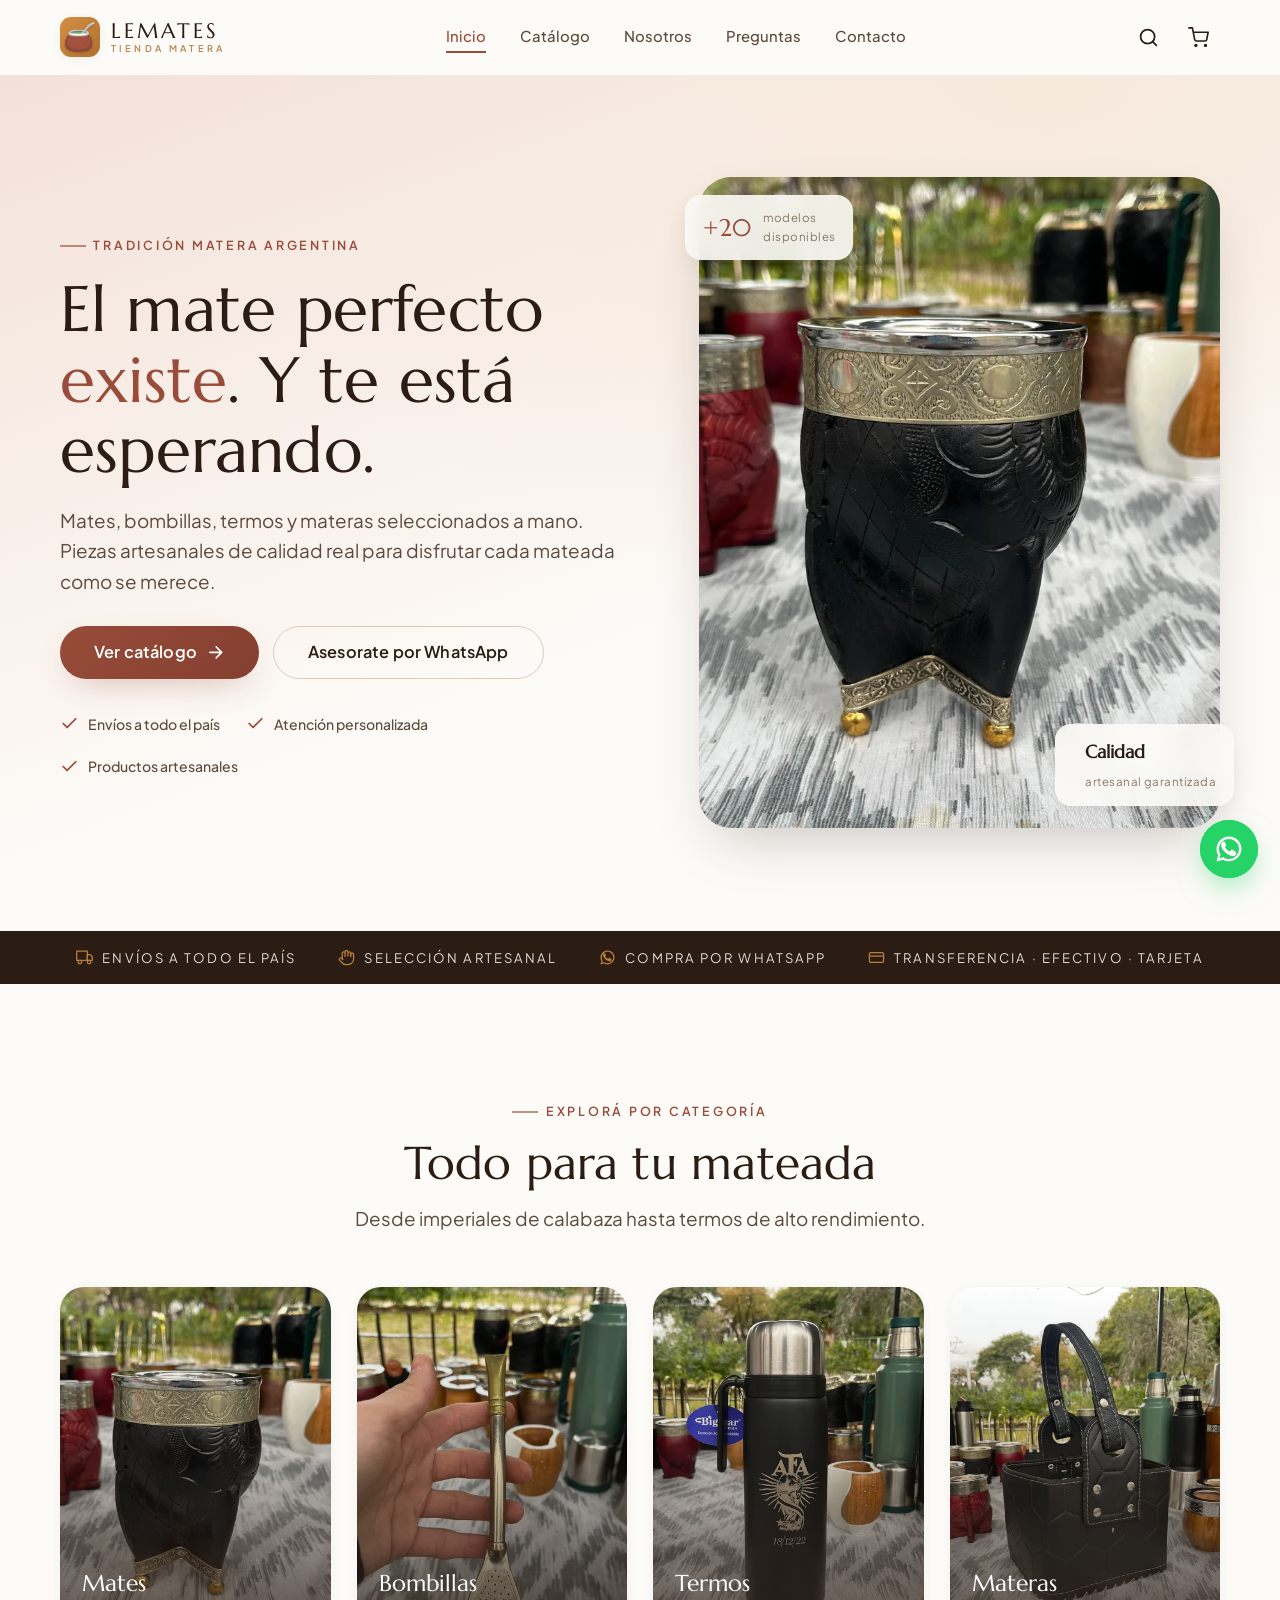
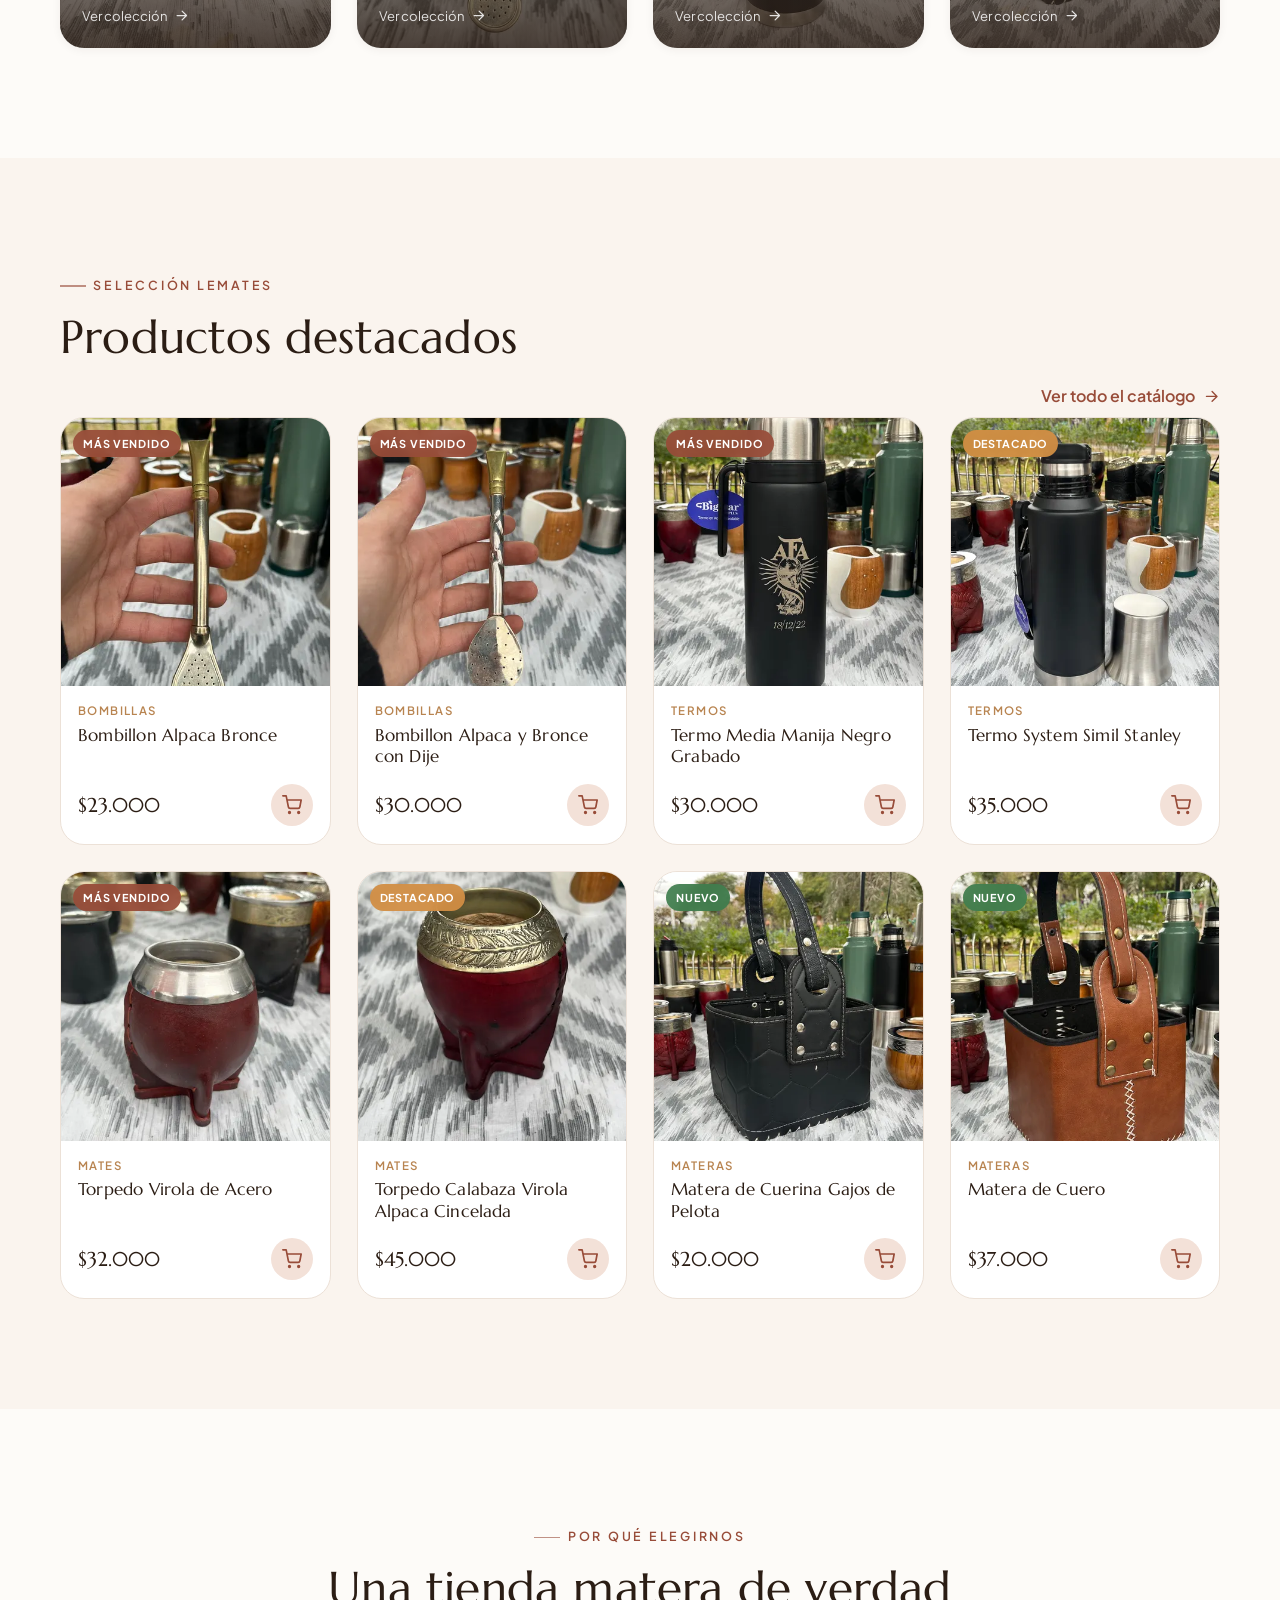
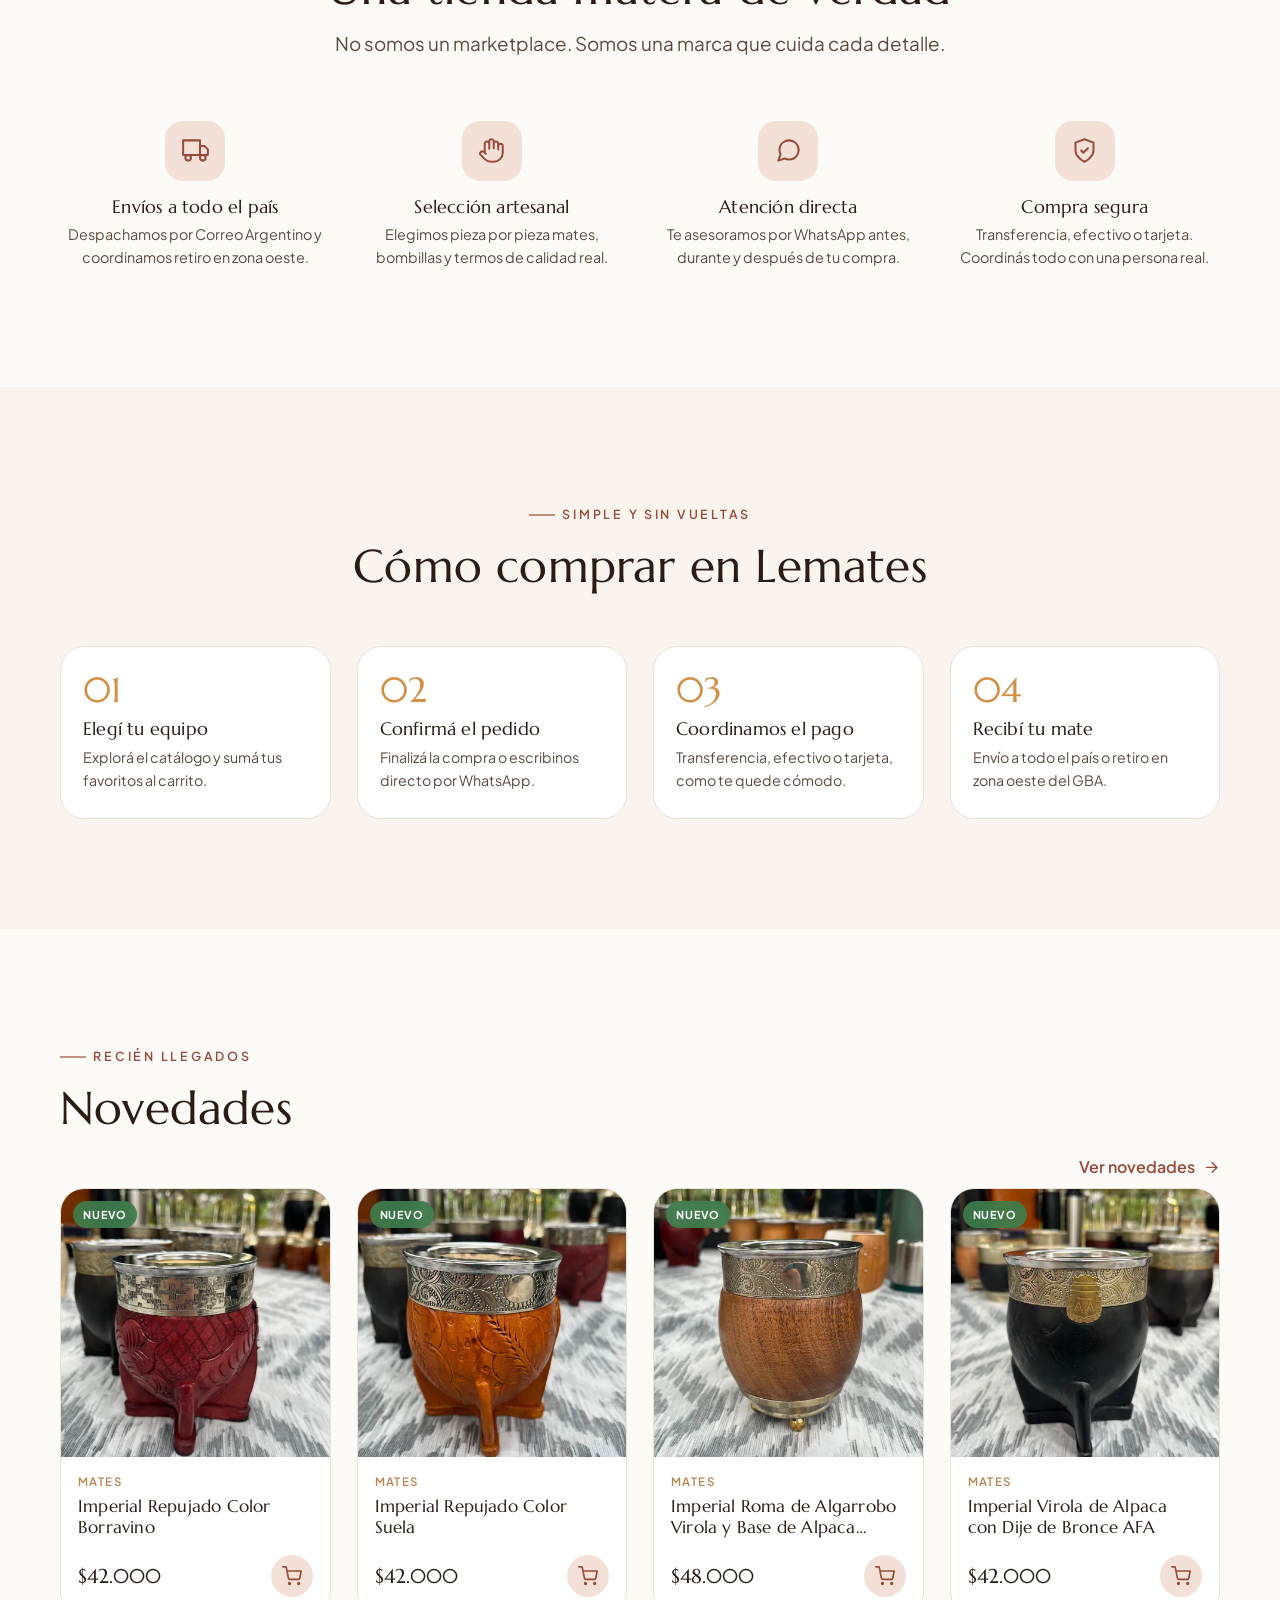
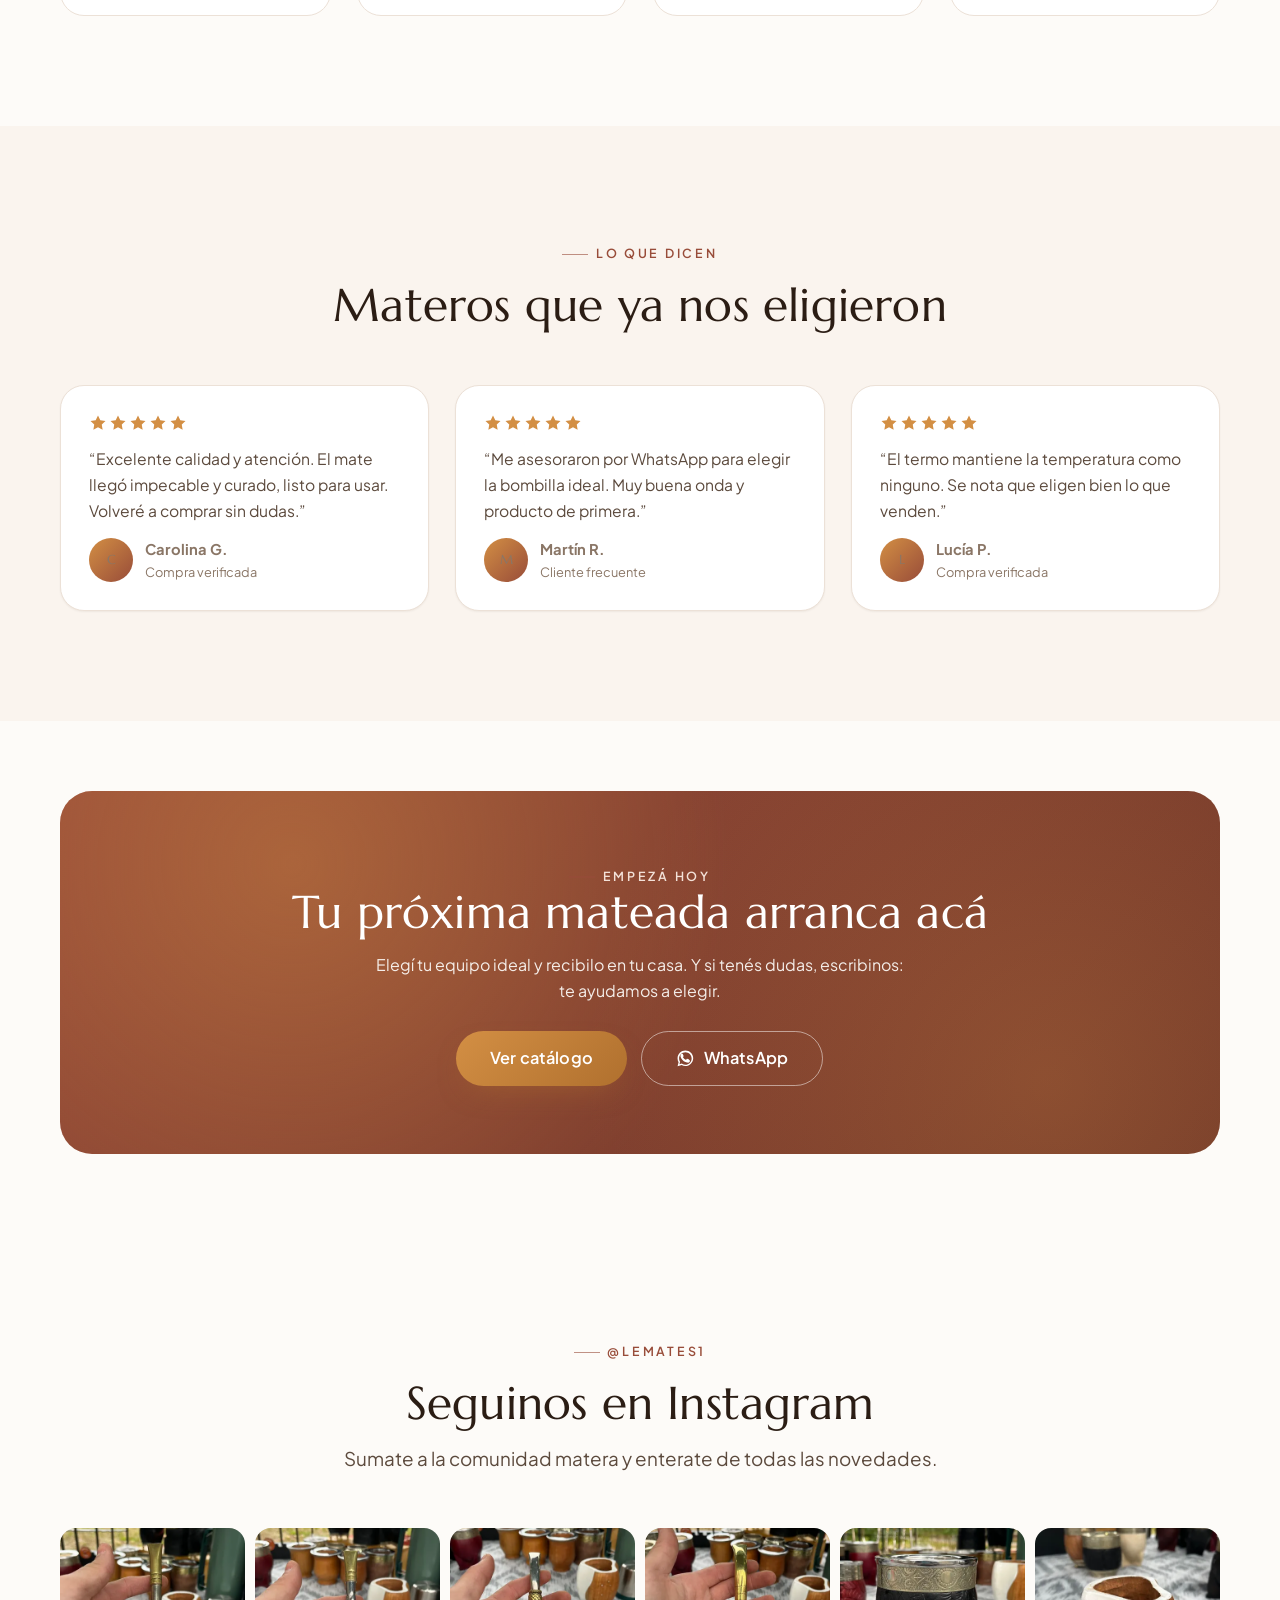
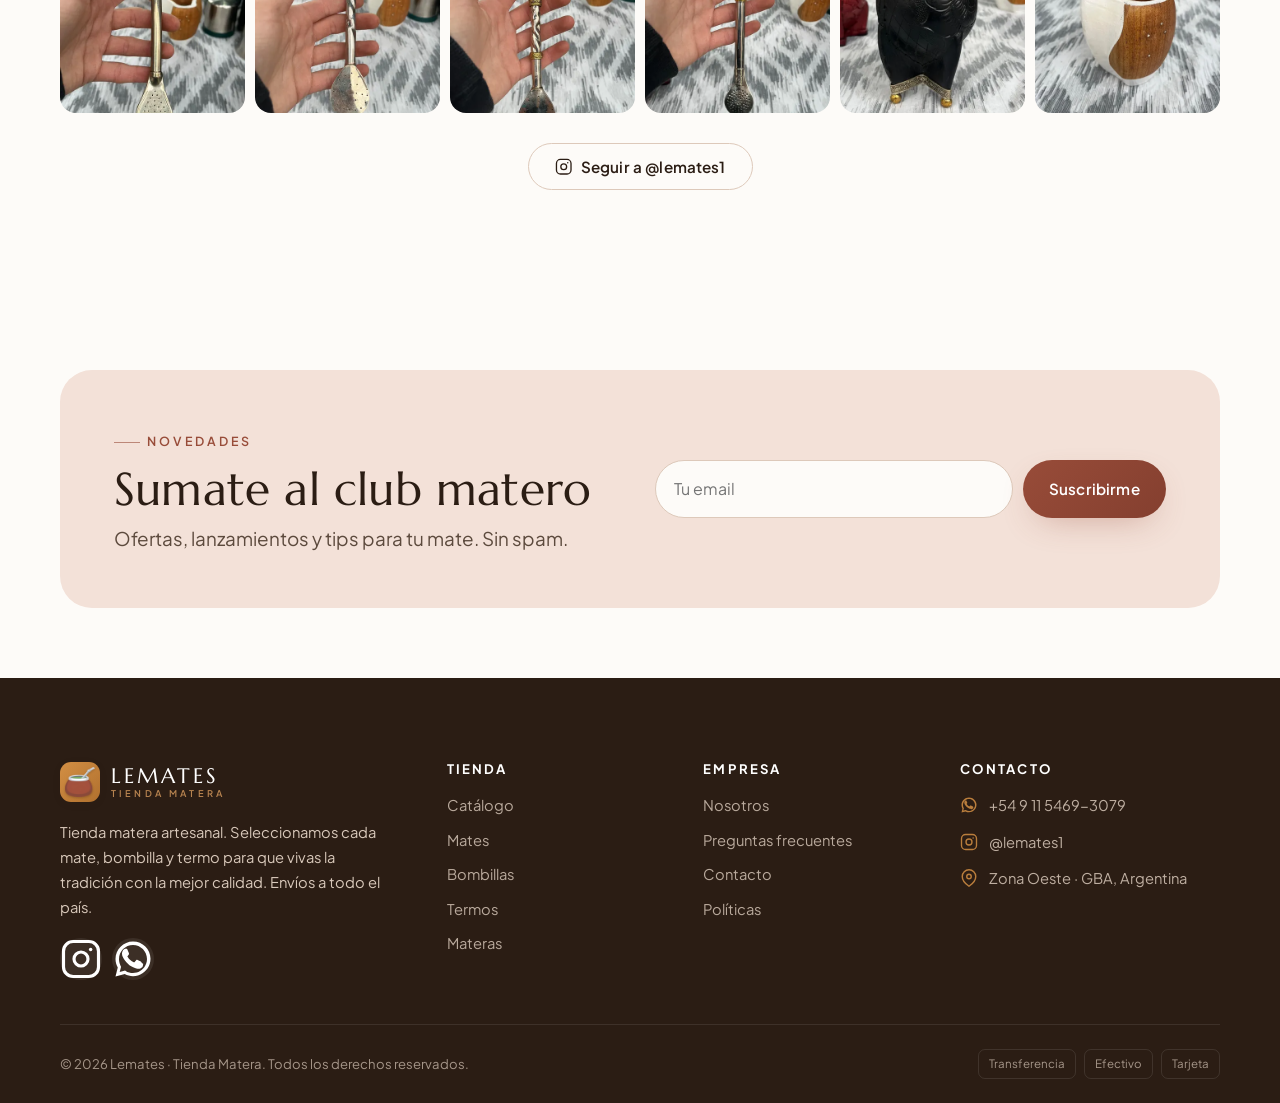
==== commit 35a3cefc: "Pago desde la web (Mercado Pago/transferencia + comprobante) y envío en vivo con Correo Argentino Pa" ====
--- a/index.html
+++ b/index.html
@@ -255,6 +255,7 @@
   if(n){var nv=window.LemProducts.filter(p=>p.new).slice(0,4);window.LemRenderCards(n, nv.length?nv:window.LemProducts.slice(-4));}
 });
 </script>
+<script src="assets/js/config.js"></script>
 <script src="assets/js/products.js"></script>
 <script src="assets/js/app.js"></script>
 </body>
--- a/assets/css/styles.css
+++ b/assets/css/styles.css
@@ -531,6 +531,33 @@
 .loader-mate { width: 54px; height: 54px; animation: bob 1.4s var(--ease) infinite; }
 @keyframes bob { 0%, 100% { transform: translateY(0); } 50% { transform: translateY(-10px); } }
 
+/* ---------- Modal de pago ---------- */
+.pay-modal { position: fixed; inset: 0; z-index: 220; visibility: hidden; }
+.pay-modal__scrim { position: absolute; inset: 0; background: rgba(43,29,20,.5); opacity: 0; transition: opacity .3s; backdrop-filter: blur(3px); }
+.pay-modal__panel { position: absolute; left: 50%; top: 50%; transform: translate(-50%, -46%); width: min(94vw, 460px); max-height: 92vh; overflow-y: auto; background: var(--cream); border-radius: var(--r-lg); box-shadow: var(--sh-lg); padding: clamp(22px, 4vw, 32px); opacity: 0; transition: opacity .35s var(--ease-out), transform .35s var(--ease-out); }
+.pay-modal.open { visibility: visible; }
+.pay-modal.open .pay-modal__scrim { opacity: 1; }
+.pay-modal.open .pay-modal__panel { opacity: 1; transform: translate(-50%, -50%); }
+.pay-modal__x { position: absolute; top: 12px; right: 12px; }
+.pay-modal h3 { font-size: 1.6rem; margin: 8px 0 18px; }
+.pay-amount { display: flex; justify-content: space-between; align-items: center; background: var(--secondary); border-radius: var(--r-md); padding: 14px 18px; margin-bottom: 18px; }
+.pay-amount span { font-size: .88rem; color: var(--ink-soft); }
+.pay-amount b { font-family: var(--font-display); font-size: 1.5rem; color: var(--accent); }
+.pay-qr { display: flex; justify-content: center; margin: 6px 0 16px; }
+.pay-qr img { width: 210px; height: 210px; object-fit: contain; border-radius: var(--r-md); border: 1px solid var(--line); background: #fff; padding: 8px; }
+.pay-qr__ph { width: 210px; height: 210px; border: 2px dashed var(--line-strong); border-radius: var(--r-md); align-items: center; justify-content: center; text-align: center; color: var(--muted); font-size: .82rem; padding: 16px; }
+.pay-qr__ph code { font-size: .72rem; color: var(--accent); word-break: break-all; }
+.pay-hint { font-size: .9rem; color: var(--ink-soft); margin-bottom: 14px; }
+.pay-data { display: grid; gap: 10px; margin-bottom: 6px; }
+.pay-data > div { display: flex; align-items: center; justify-content: space-between; gap: 12px; }
+.pay-data > div > span:first-child { font-size: .82rem; color: var(--muted); font-weight: 600; flex-shrink: 0; }
+.pay-static { font-size: .9rem; font-weight: 600; text-align: right; }
+.copy-chip { display: inline-flex; align-items: center; gap: 8px; max-width: 68%; padding: 8px 12px; border-radius: var(--r-sm); border: 1.5px solid var(--line-strong); background: var(--paper); font-size: .9rem; font-weight: 600; color: var(--ink); transition: border-color .2s, background .2s; }
+.copy-chip:hover { border-color: var(--accent); background: var(--cream-2); }
+.copy-chip span { overflow: hidden; text-overflow: ellipsis; white-space: nowrap; }
+.copy-chip svg { width: 16px; height: 16px; color: var(--accent); flex-shrink: 0; }
+.pay-note { font-size: .84rem; color: var(--ink-soft); line-height: 1.55; background: rgba(211,143,68,.1); border-radius: var(--r-sm); padding: 12px 14px; margin: 16px 0; }
+
 /* ============================================================
    RESPONSIVE
    ============================================================ */
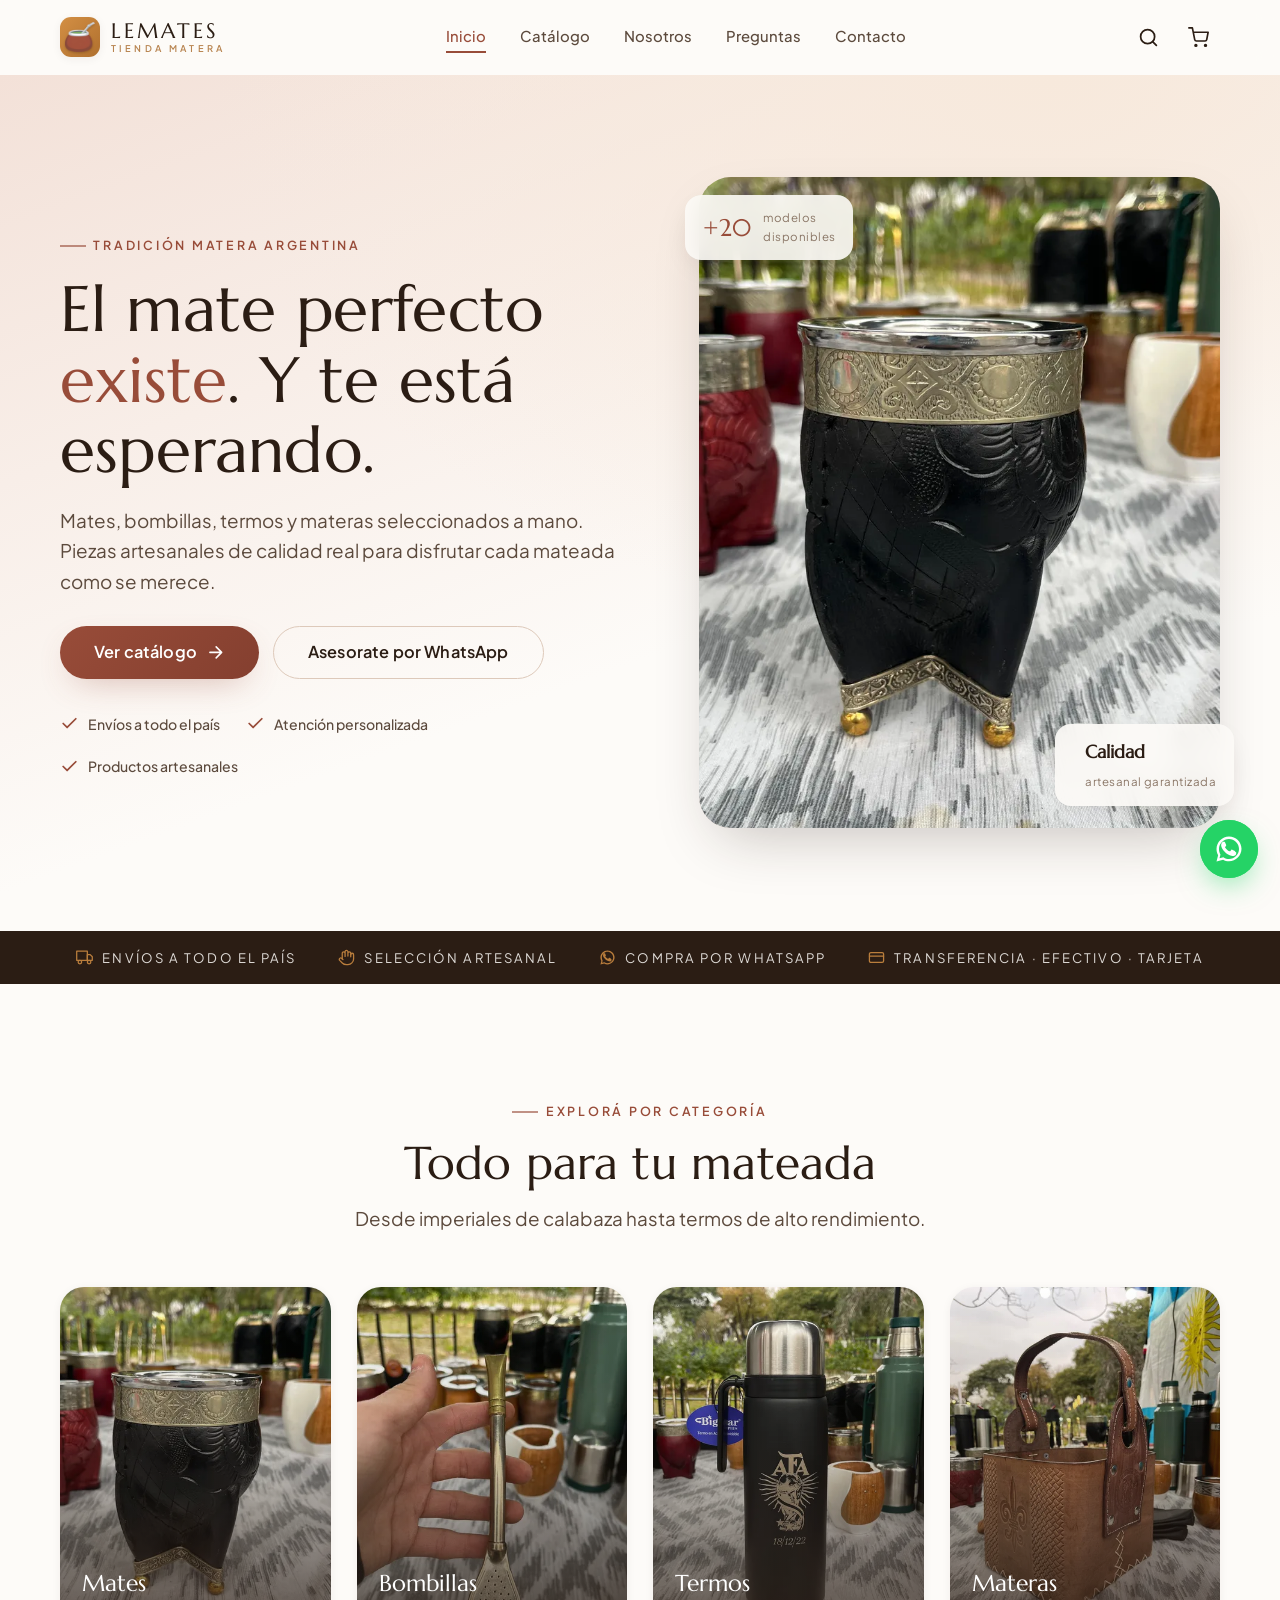
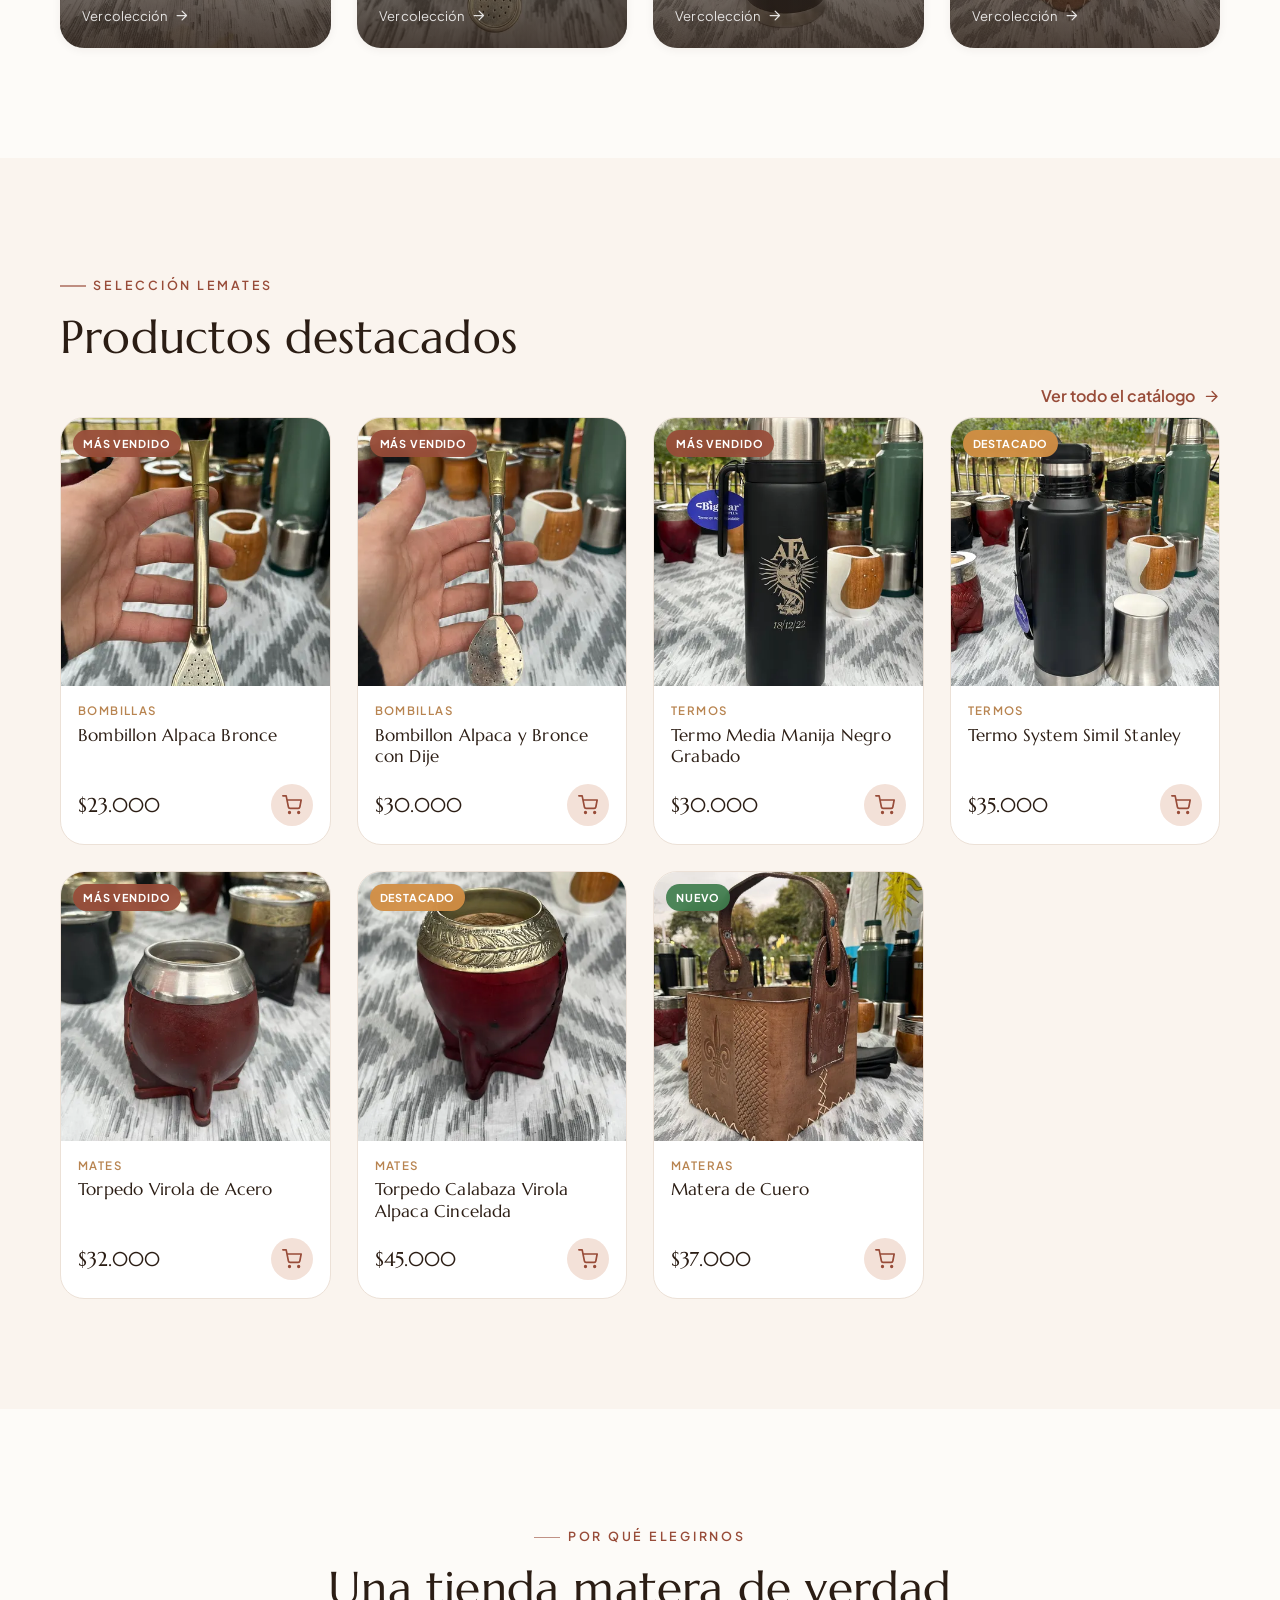
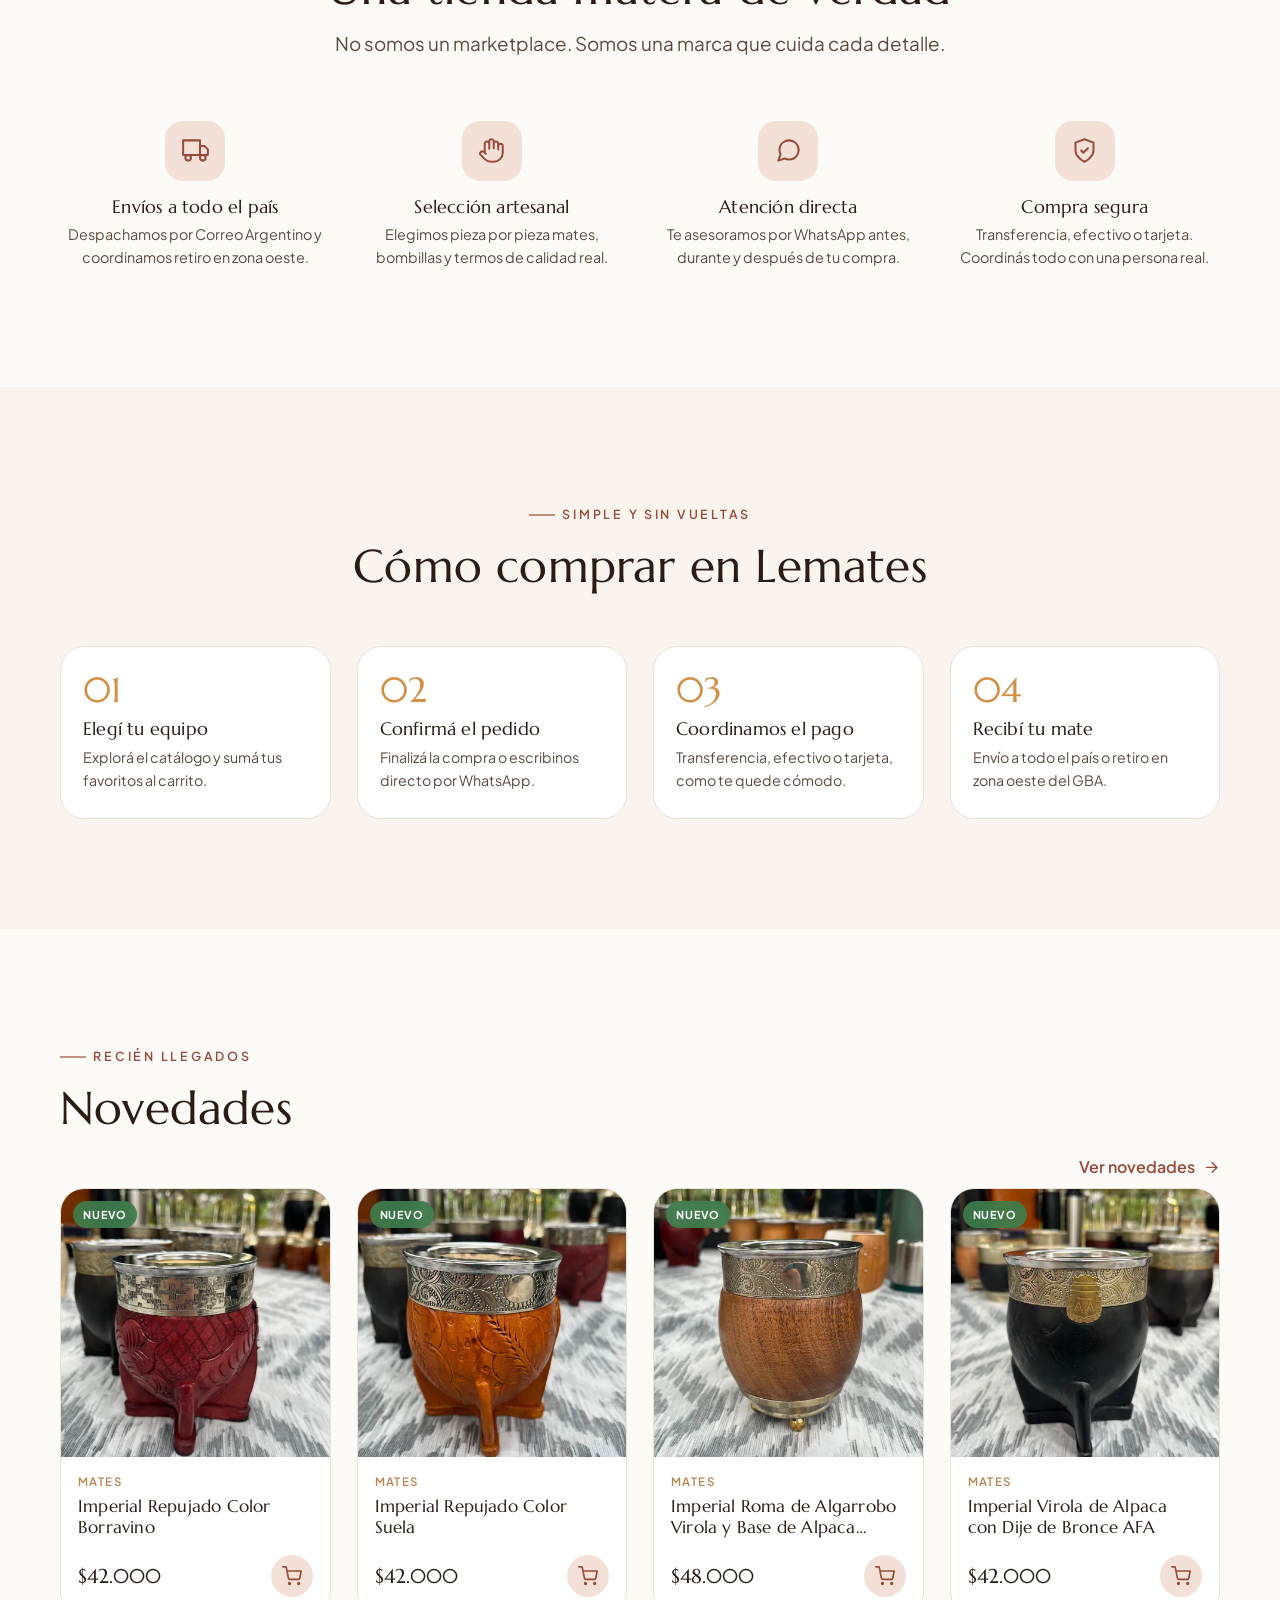
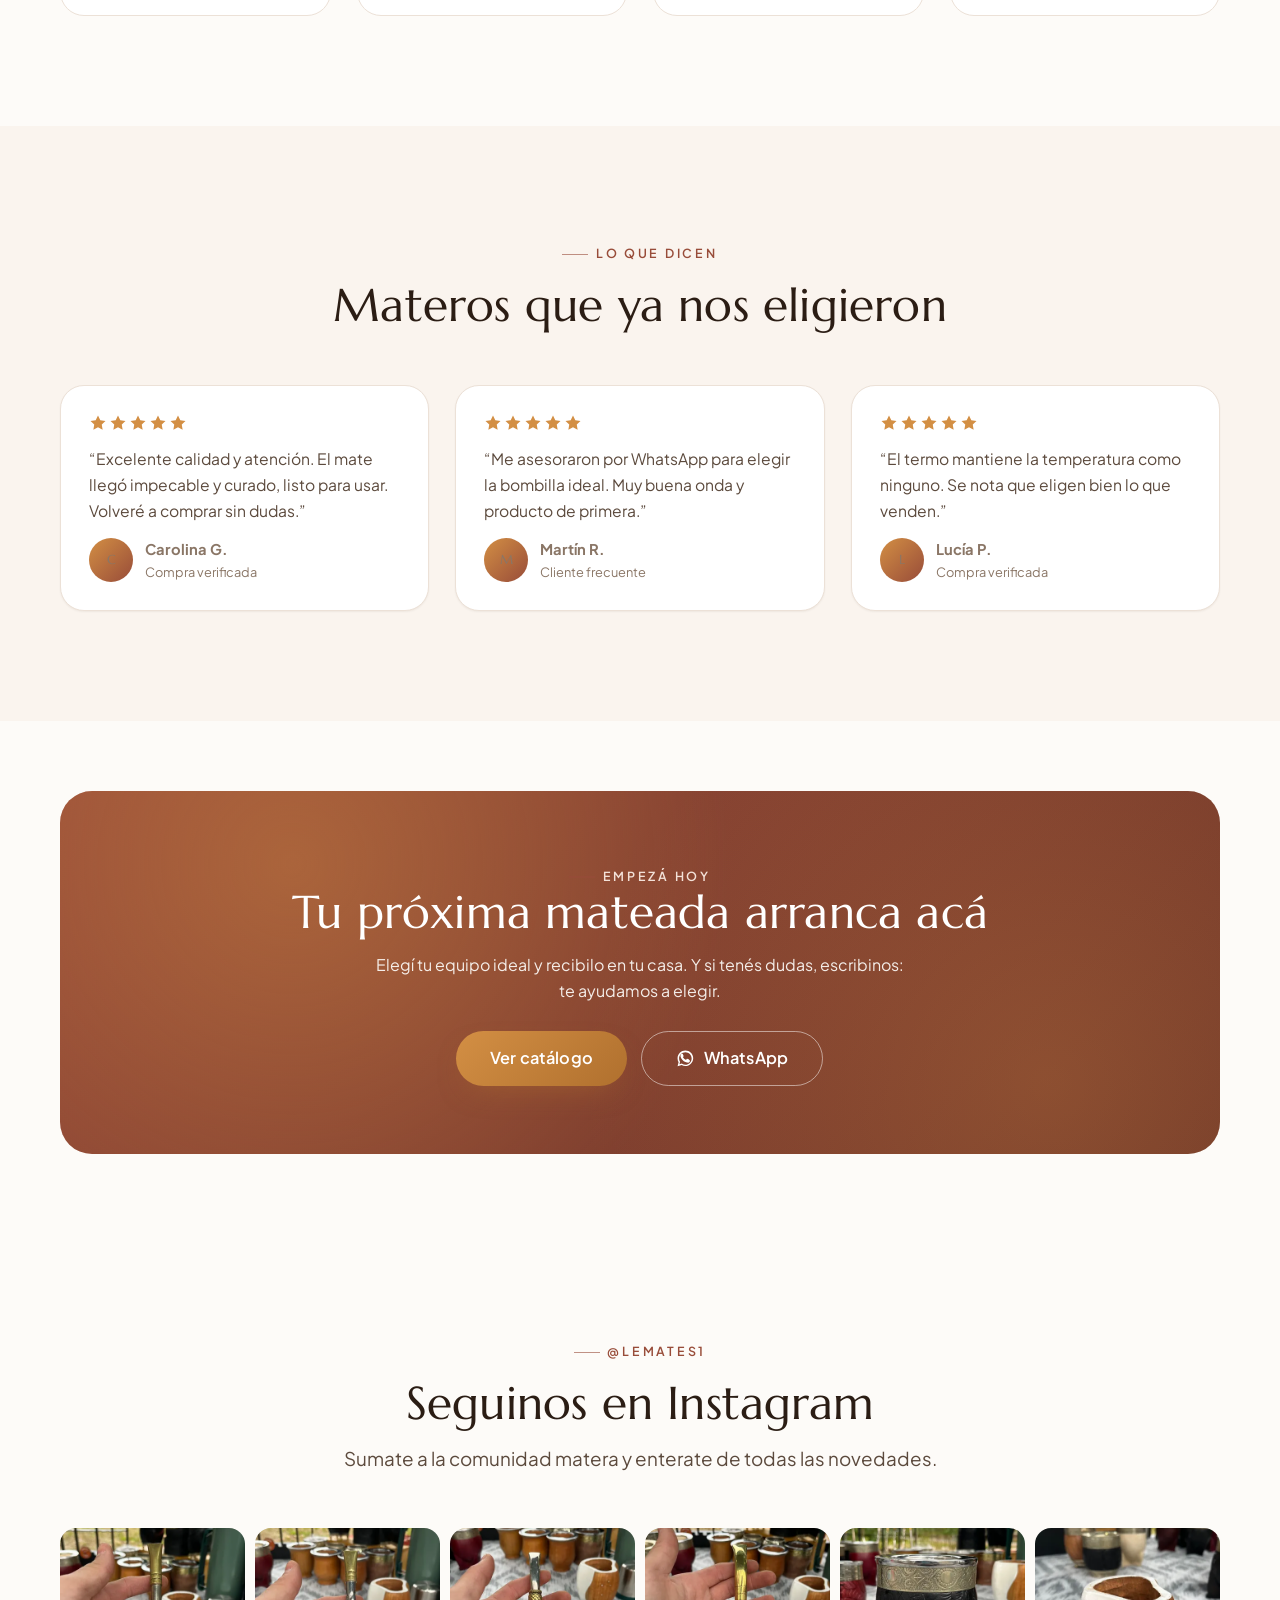
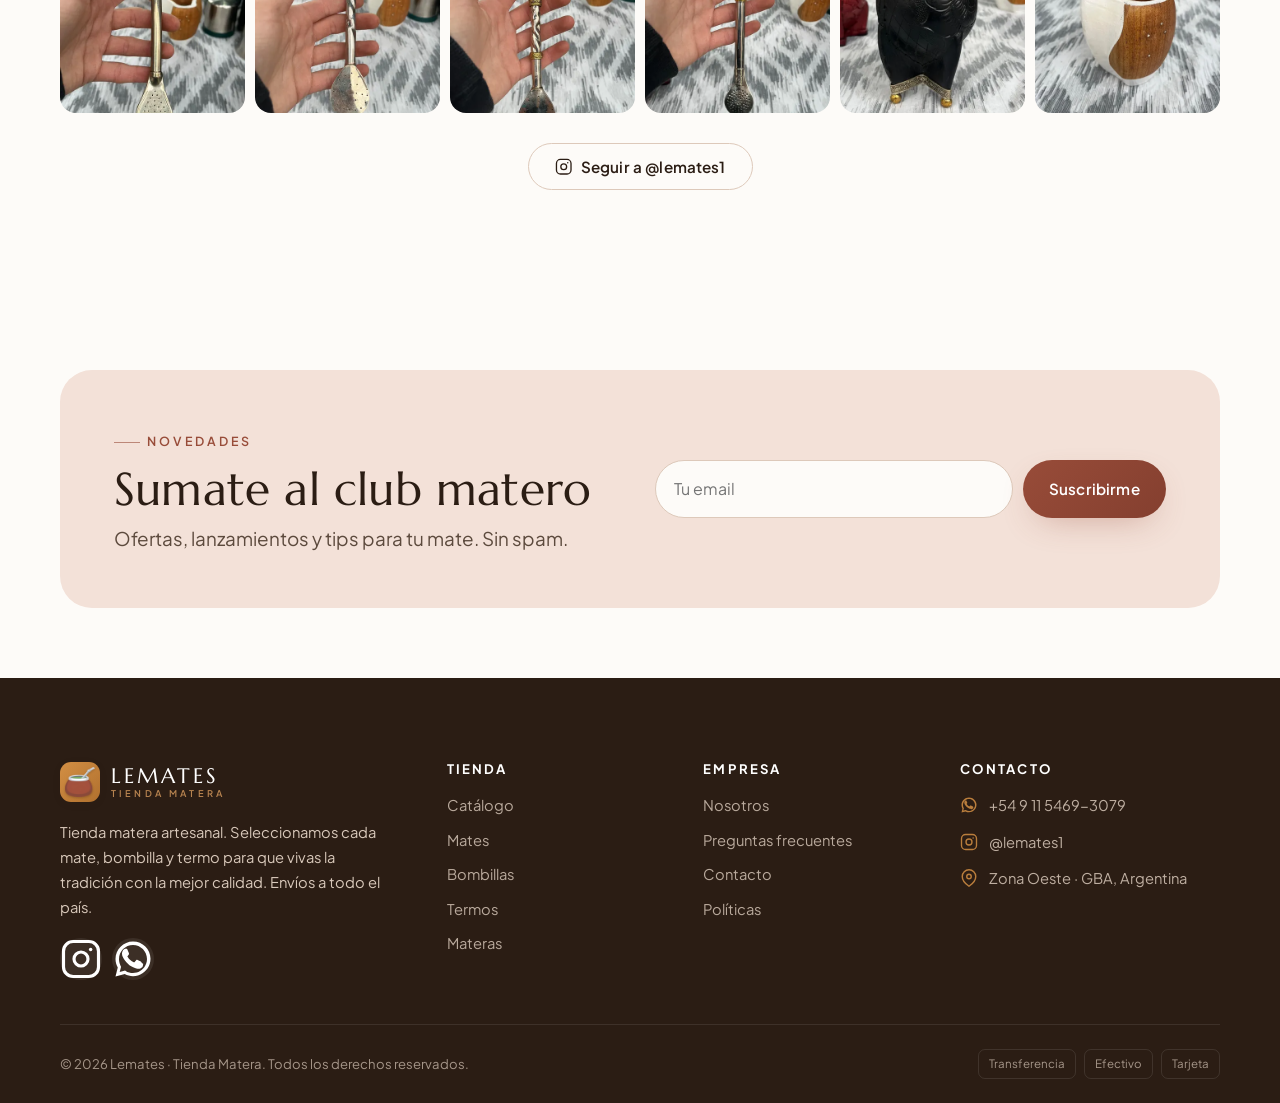
==== commit 6b8d9d36: "Arreglar caché: quitar immutable de assets + versionado ?v en CSS/JS - vercel.json: /assets ya no us" ====
--- a/index.html
+++ b/index.html
@@ -28,7 +28,7 @@
 <link rel="preconnect" href="https://fonts.gstatic.com" crossorigin>
 <link rel="preload" as="style" href="https://fonts.googleapis.com/css2?family=Marcellus&family=Plus+Jakarta+Sans:wght@400;500;600;700&display=swap">
 <link rel="stylesheet" href="https://fonts.googleapis.com/css2?family=Marcellus&family=Plus+Jakarta+Sans:wght@400;500;600;700&display=swap">
-<link rel="stylesheet" href="assets/css/styles.css">
+<link rel="stylesheet" href="assets/css/styles.css?v=20260708">
 <script type="application/ld+json">{"@context": "https://schema.org", "@type": "Store", "name": "Lemates · Tienda Matera", "image": "https://www.lemates.com.ar/assets/img/brand/og-image.jpg", "description": "Tienda matera artesanal. Mates, bombillas, termos y materas de primera calidad. Envíos a todo el país.", "url": "https://www.lemates.com.ar", "telephone": "+5491154693079", "areaServed": "AR", "sameAs": ["https://www.instagram.com/lemates1/"], "priceRange": "$$"}</script>
 </head>
 <body>
@@ -111,7 +111,7 @@
       <img src="assets/img/products/termo-media-manija-negro-grabado-thumb.webp" alt="Termos" loading="lazy">
       <div><div class="cat-card__name">Termos</div><div class="cat-card__meta">Ver colección <svg viewBox="0 0 24 24" fill="none" stroke="currentColor" stroke-width="2" stroke-linecap="round" stroke-linejoin="round"><path d="M5 12h14M13 5l7 7-7 7"/></svg></div></div>
     </a><a class="cat-card reveal" href="catalogo.html?cat=Materas">
-      <img src="assets/img/products/matera-de-cuerina-gajos-de-pelota-thumb.webp" alt="Materas" loading="lazy">
+      <img src="assets/img/products/matera-cuero-thumb.webp" alt="Materas" loading="lazy">
       <div><div class="cat-card__name">Materas</div><div class="cat-card__meta">Ver colección <svg viewBox="0 0 24 24" fill="none" stroke="currentColor" stroke-width="2" stroke-linecap="round" stroke-linejoin="round"><path d="M5 12h14M13 5l7 7-7 7"/></svg></div></div>
     </a></div>
     </div>
@@ -255,8 +255,8 @@
   if(n){var nv=window.LemProducts.filter(p=>p.new).slice(0,4);window.LemRenderCards(n, nv.length?nv:window.LemProducts.slice(-4));}
 });
 </script>
-<script src="assets/js/config.js"></script>
-<script src="assets/js/products.js"></script>
-<script src="assets/js/app.js"></script>
+<script src="assets/js/config.js?v=20260708"></script>
+<script src="assets/js/products.js?v=20260708"></script>
+<script src="assets/js/app.js?v=20260708"></script>
 </body>
 </html>
--- a/assets/css/styles.css
+++ b/assets/css/styles.css
@@ -399,6 +399,16 @@
 .gallery__main { position: relative; border-radius: var(--r-lg); overflow: hidden; background: var(--cream-2); aspect-ratio: 1/1; cursor: zoom-in; border: 1px solid var(--line); }
 .gallery__main img { width: 100%; height: 100%; object-fit: cover; transition: transform .5s var(--ease-out); }
 .gallery__main.zoomed img { transform: scale(1.9); cursor: zoom-out; }
+.gallery__nav { position: absolute; top: 50%; transform: translateY(-50%); z-index: 3; width: 42px; height: 42px; border-radius: var(--r-pill); background: rgba(253,251,248,.86); backdrop-filter: blur(6px); color: var(--ink); display: grid; place-items: center; box-shadow: var(--sh-sm); opacity: 0; transition: opacity .3s, background .25s, transform .25s; }
+.gallery__main.has-nav:hover .gallery__nav { opacity: 1; }
+.gallery__nav:hover { background: var(--accent); color: #fff; }
+.gallery__nav svg { width: 22px; height: 22px; }
+.gallery__nav--prev { left: 12px; }
+.gallery__nav--next { right: 12px; }
+.gallery__nav--prev:hover { transform: translateY(-50%) translateX(-2px); }
+.gallery__nav--next:hover { transform: translateY(-50%) translateX(2px); }
+.gallery__counter { position: absolute; bottom: 12px; left: 50%; transform: translateX(-50%); z-index: 3; background: rgba(43,29,20,.62); color: #fff; font-size: .78rem; font-weight: 600; padding: 4px 12px; border-radius: var(--r-pill); backdrop-filter: blur(4px); letter-spacing: .03em; }
+@media (hover: none) { .gallery__nav { opacity: 1; background: rgba(253,251,248,.9); } }
 .gallery__thumbs { display: flex; gap: 10px; margin-top: 12px; flex-wrap: wrap; }
 .gallery__thumb { width: 76px; height: 76px; border-radius: var(--r-sm); overflow: hidden; border: 2px solid transparent; cursor: pointer; background: var(--cream-2); transition: border-color .25s; }
 .gallery__thumb.active { border-color: var(--accent); }
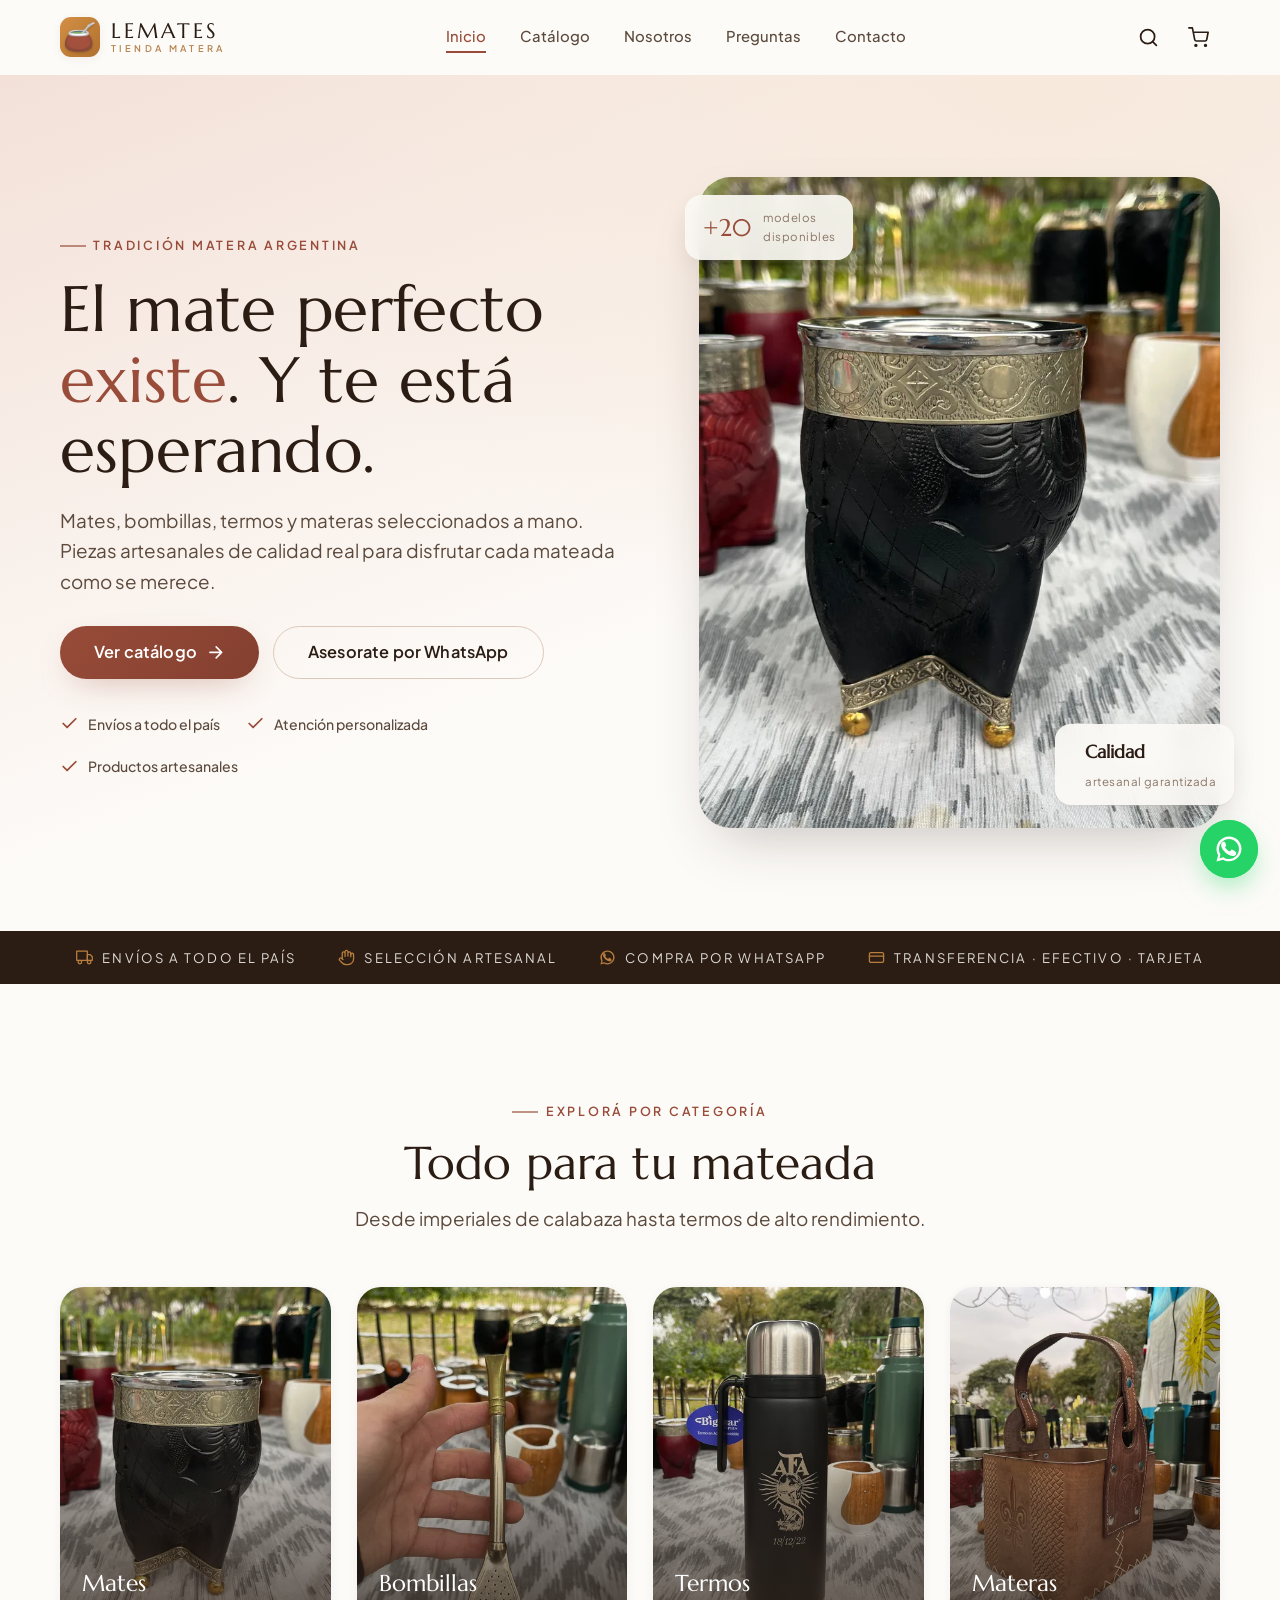
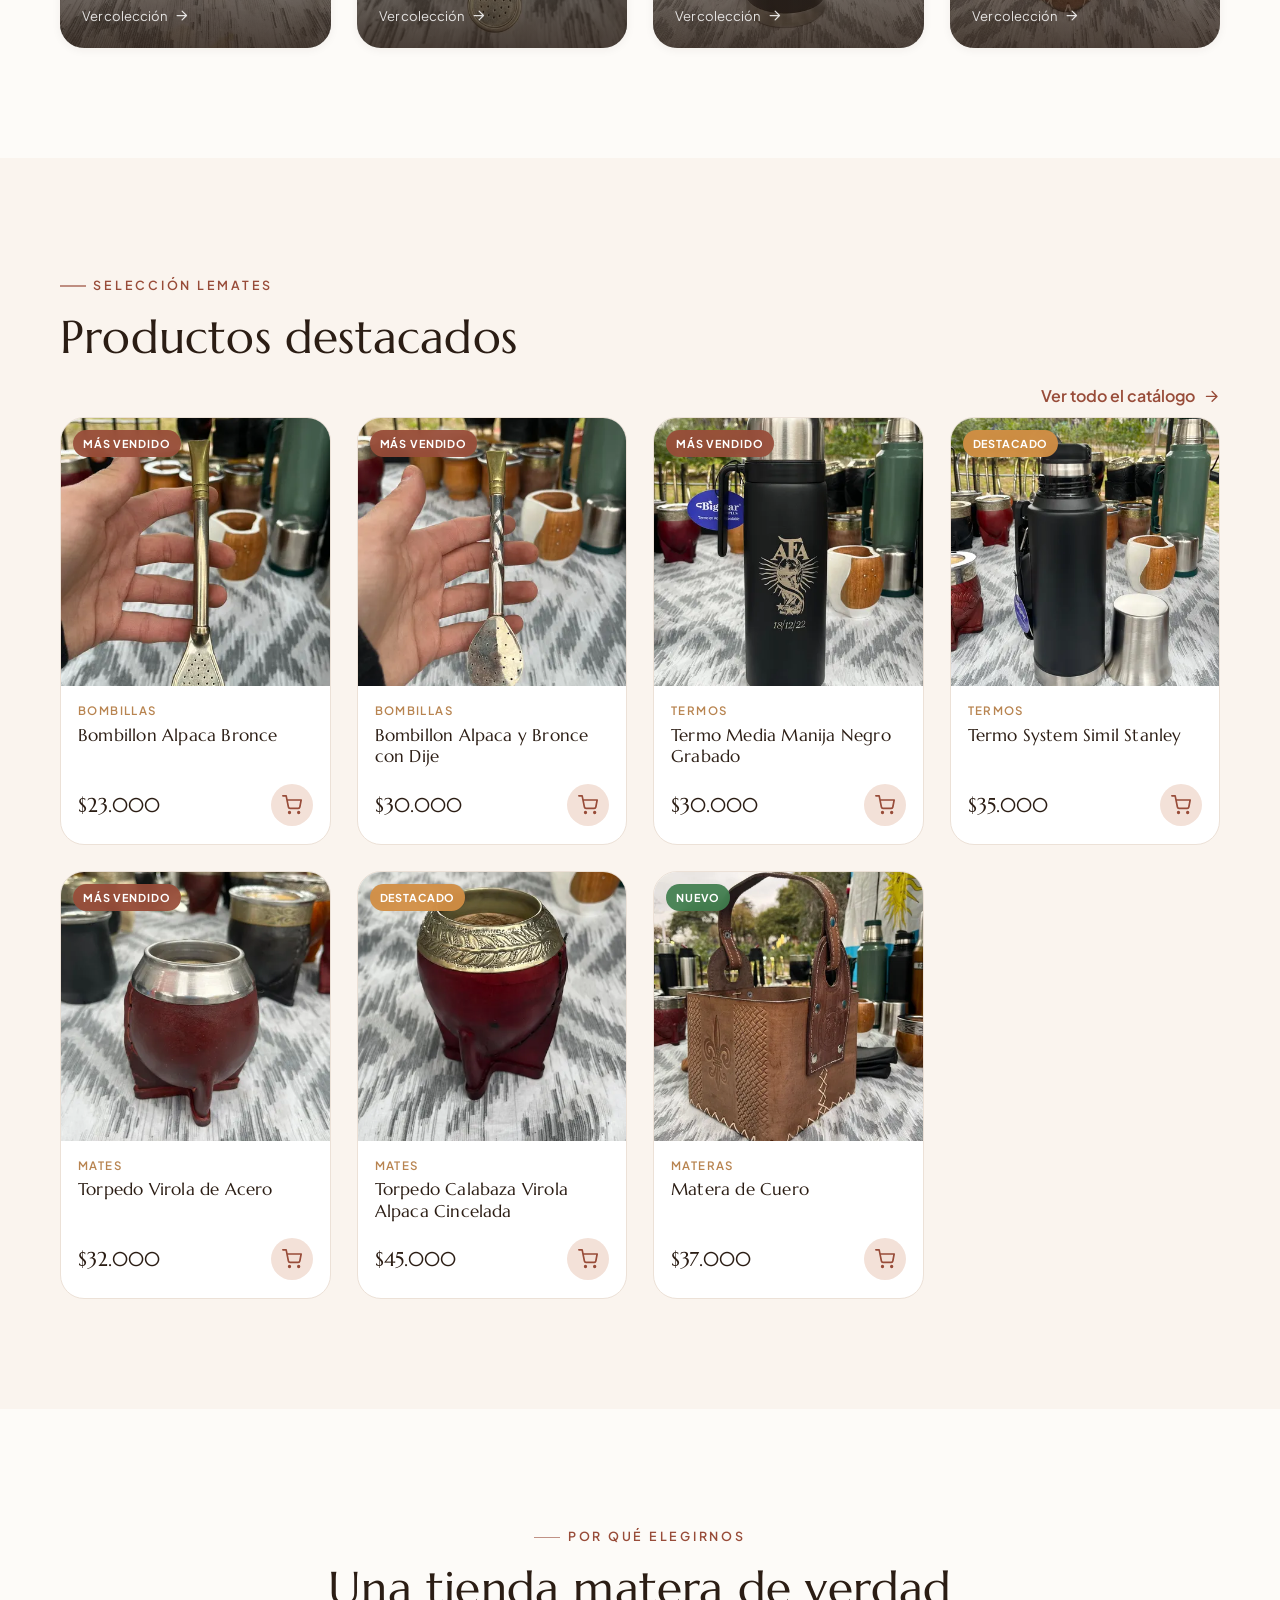
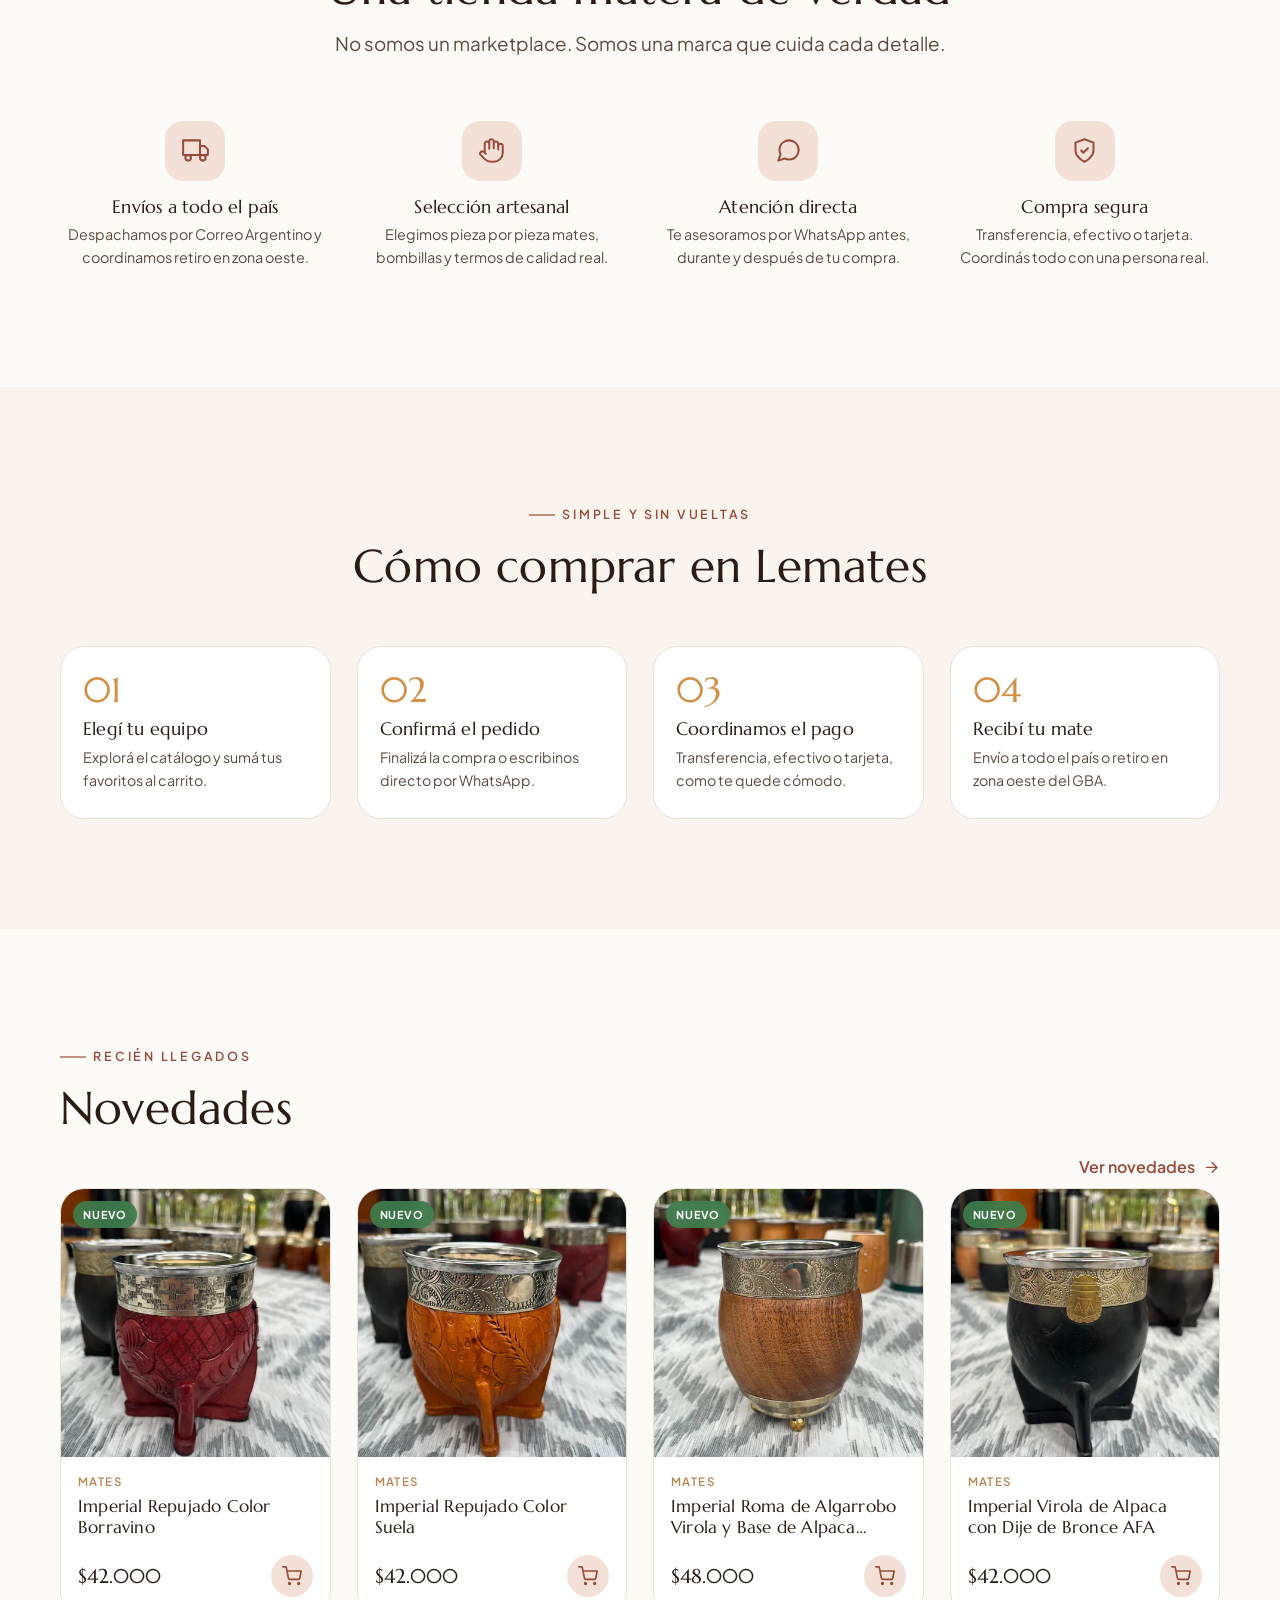
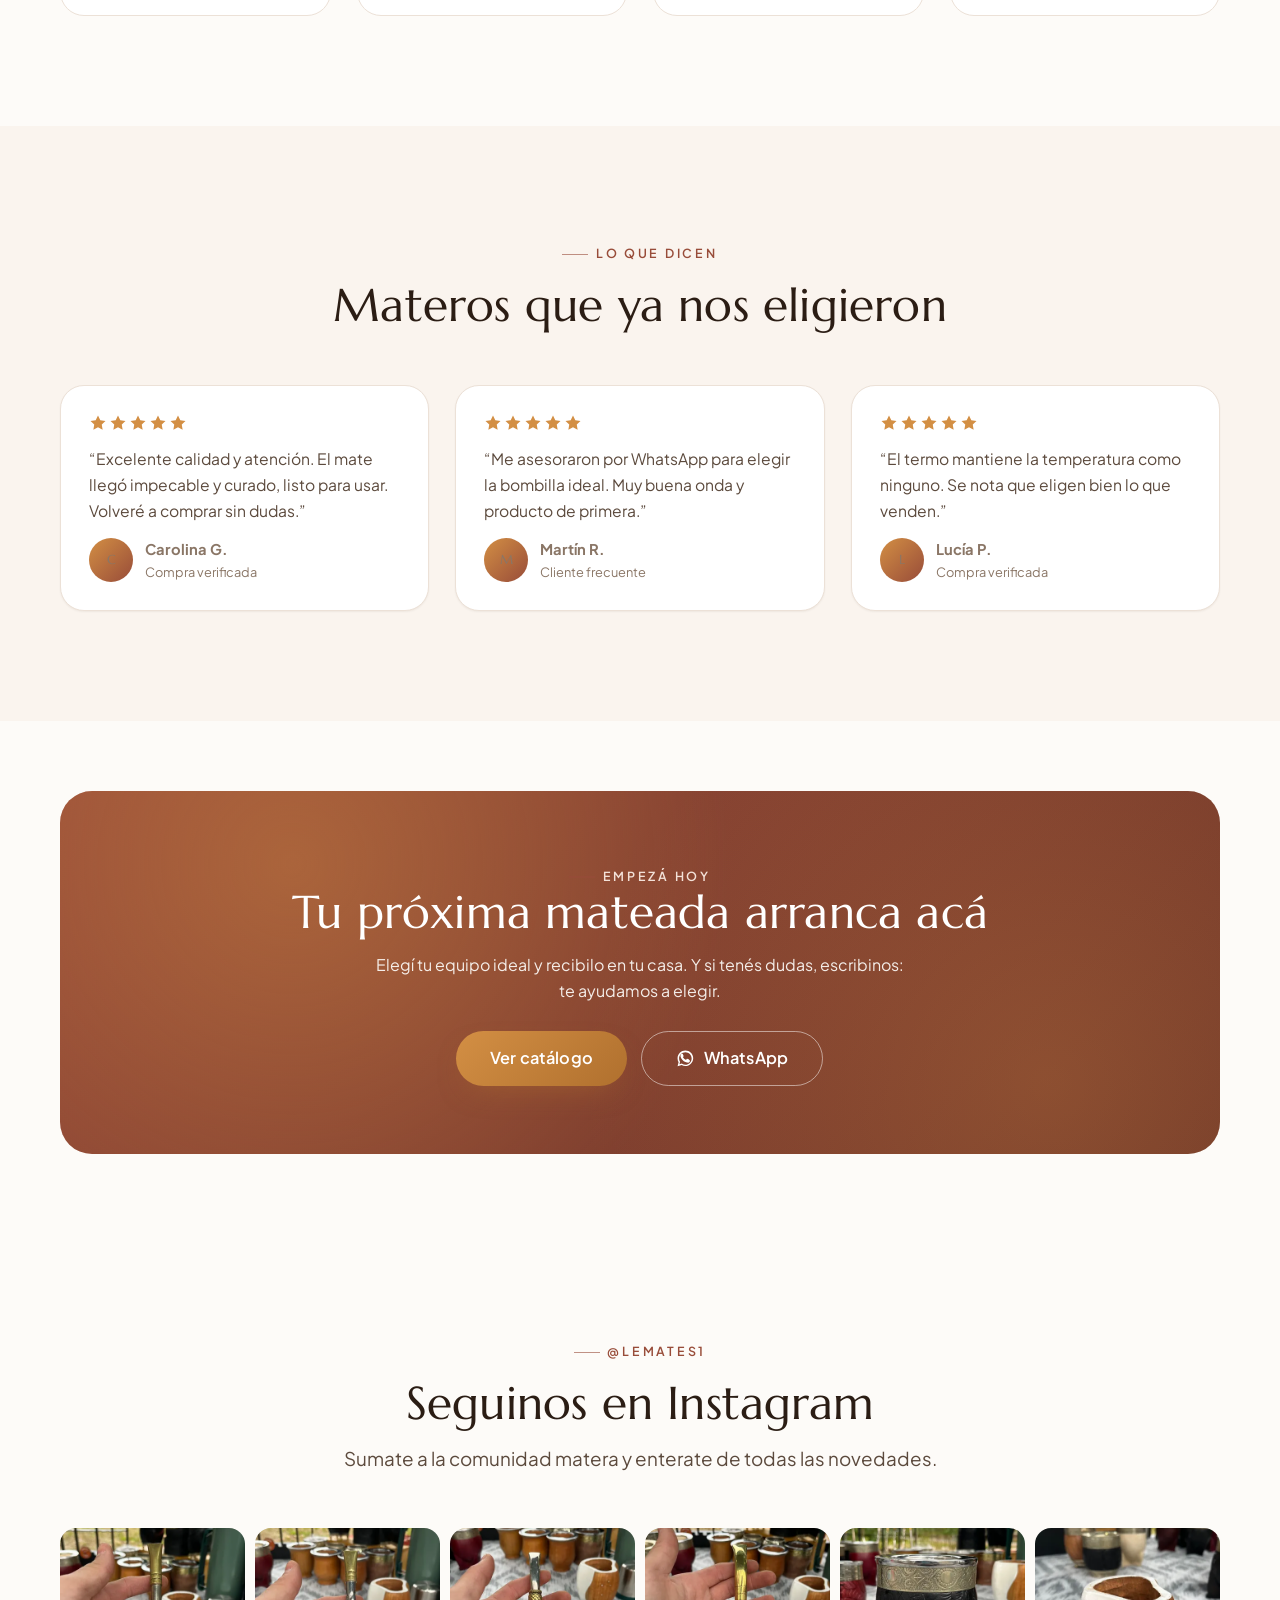
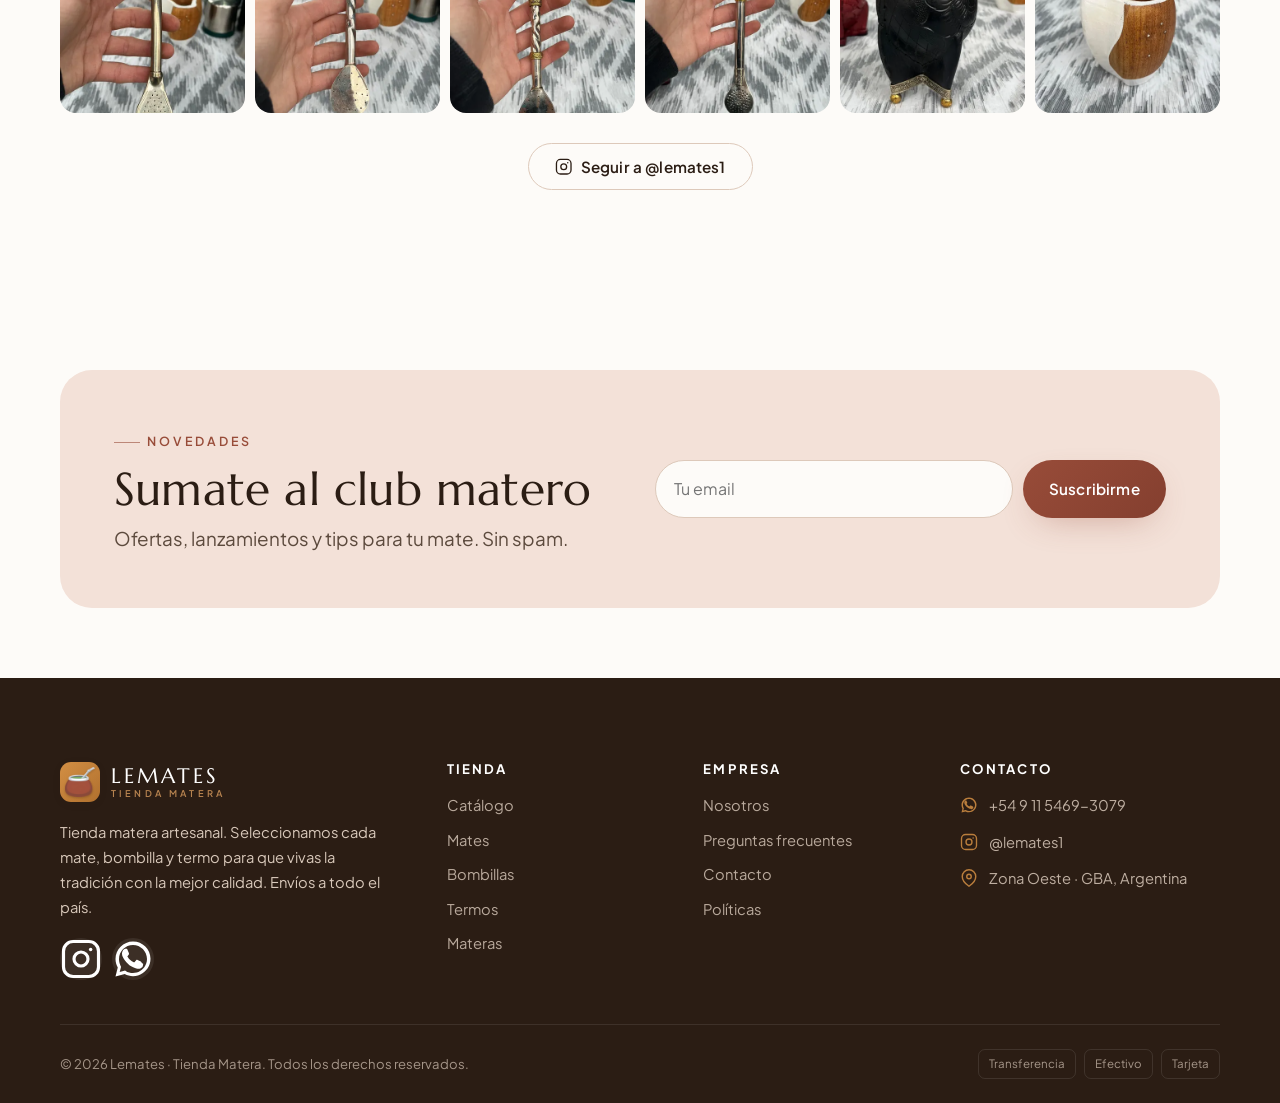
==== commit 06c5f830: "Checkout WhatsApp: aclarar pago por método (efectivo sin comprobante, MP con tarjeta) - Efectivo: el" ====
--- a/index.html
+++ b/index.html
@@ -28,7 +28,7 @@
 <link rel="preconnect" href="https://fonts.gstatic.com" crossorigin>
 <link rel="preload" as="style" href="https://fonts.googleapis.com/css2?family=Marcellus&family=Plus+Jakarta+Sans:wght@400;500;600;700&display=swap">
 <link rel="stylesheet" href="https://fonts.googleapis.com/css2?family=Marcellus&family=Plus+Jakarta+Sans:wght@400;500;600;700&display=swap">
-<link rel="stylesheet" href="assets/css/styles.css?v=20260708">
+<link rel="stylesheet" href="assets/css/styles.css?v=20260708b">
 <script type="application/ld+json">{"@context": "https://schema.org", "@type": "Store", "name": "Lemates · Tienda Matera", "image": "https://www.lemates.com.ar/assets/img/brand/og-image.jpg", "description": "Tienda matera artesanal. Mates, bombillas, termos y materas de primera calidad. Envíos a todo el país.", "url": "https://www.lemates.com.ar", "telephone": "+5491154693079", "areaServed": "AR", "sameAs": ["https://www.instagram.com/lemates1/"], "priceRange": "$$"}</script>
 </head>
 <body>
@@ -255,8 +255,8 @@
   if(n){var nv=window.LemProducts.filter(p=>p.new).slice(0,4);window.LemRenderCards(n, nv.length?nv:window.LemProducts.slice(-4));}
 });
 </script>
-<script src="assets/js/config.js?v=20260708"></script>
-<script src="assets/js/products.js?v=20260708"></script>
-<script src="assets/js/app.js?v=20260708"></script>
+<script src="assets/js/config.js?v=20260708b"></script>
+<script src="assets/js/products.js?v=20260708b"></script>
+<script src="assets/js/app.js?v=20260708b"></script>
 </body>
 </html>
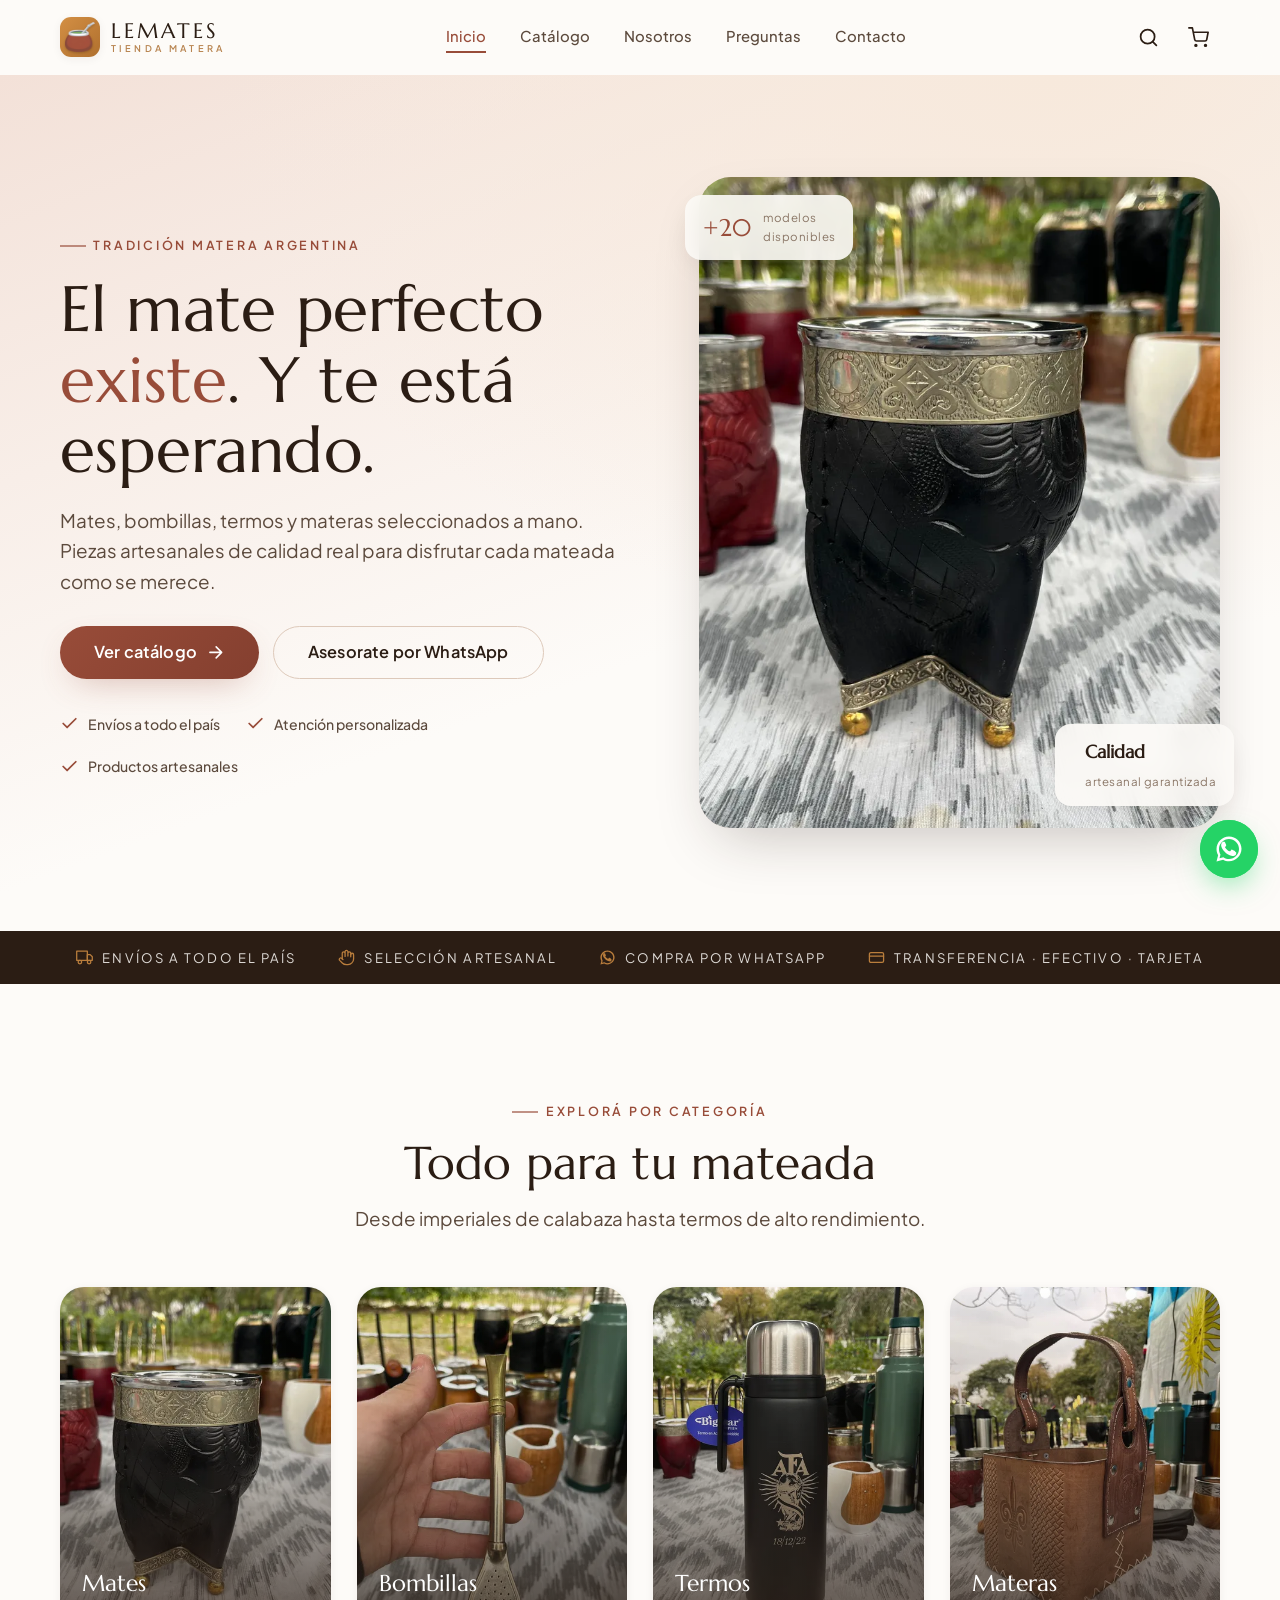
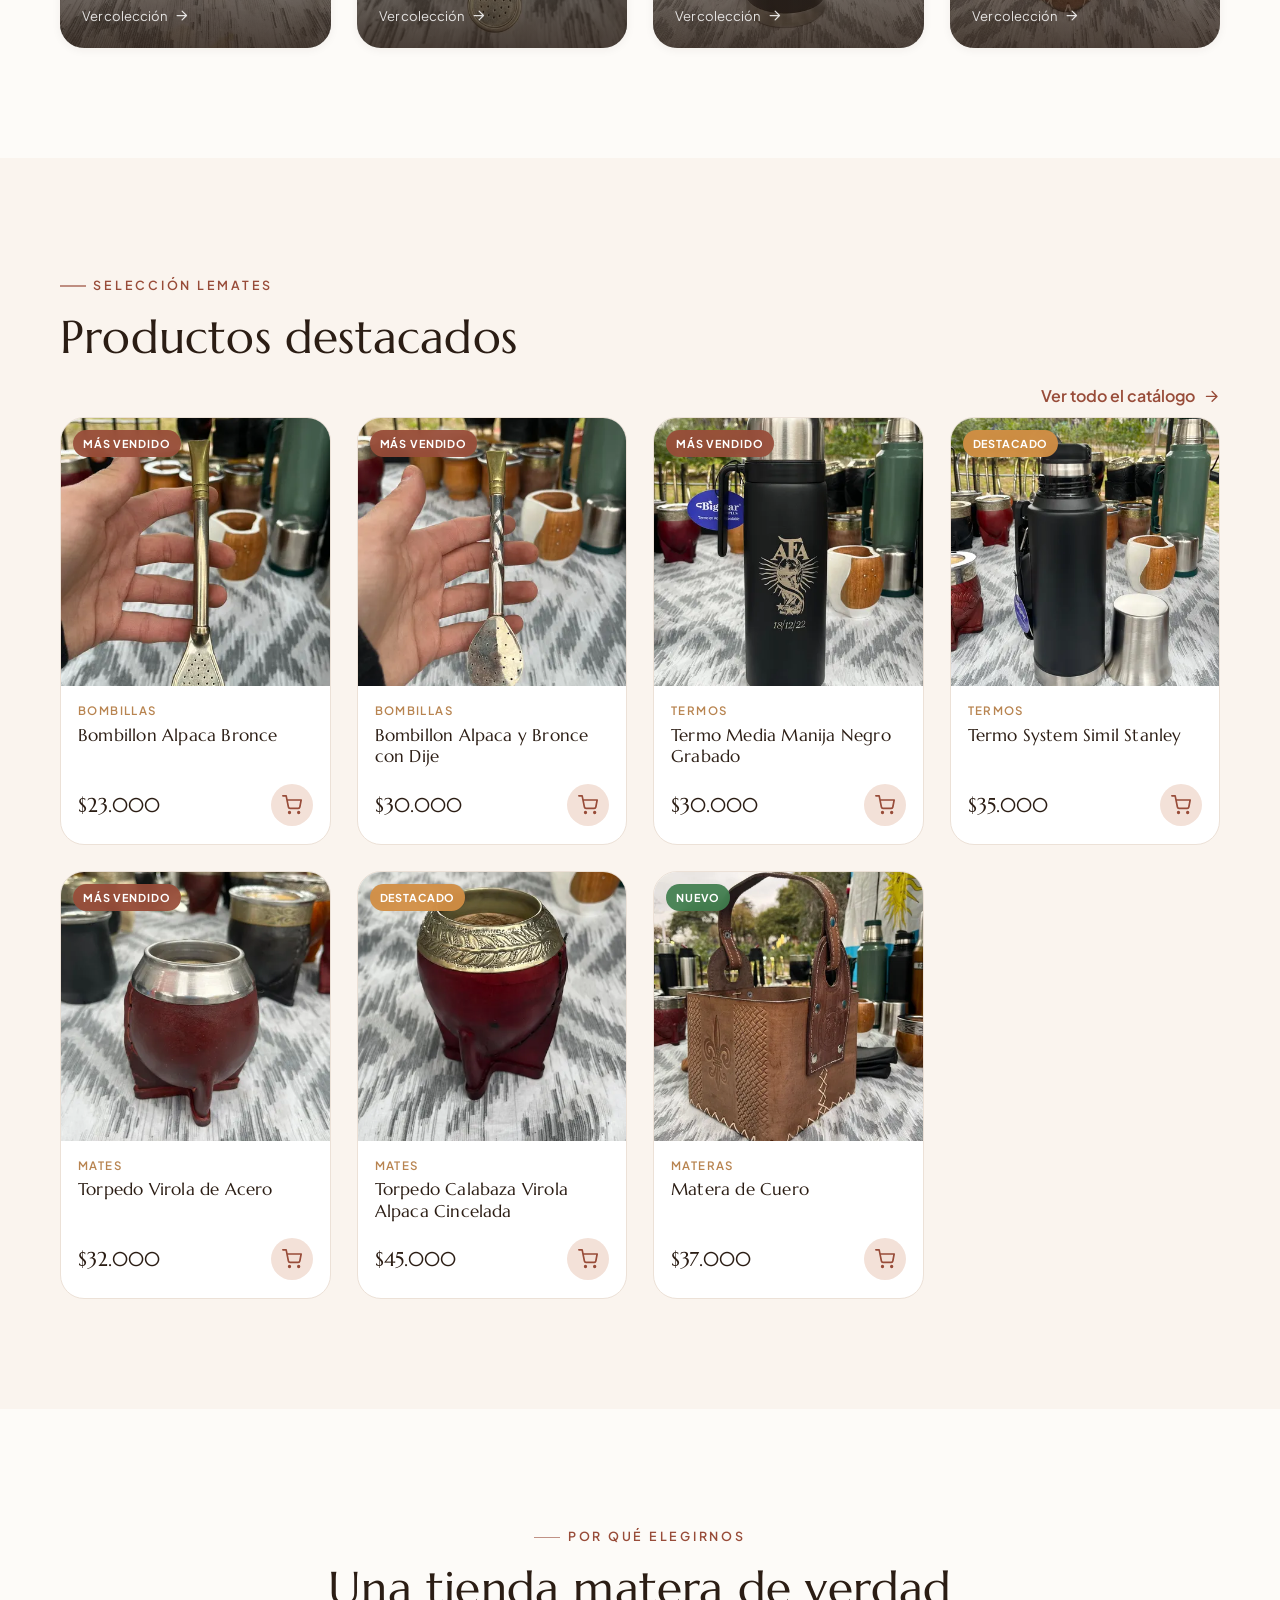
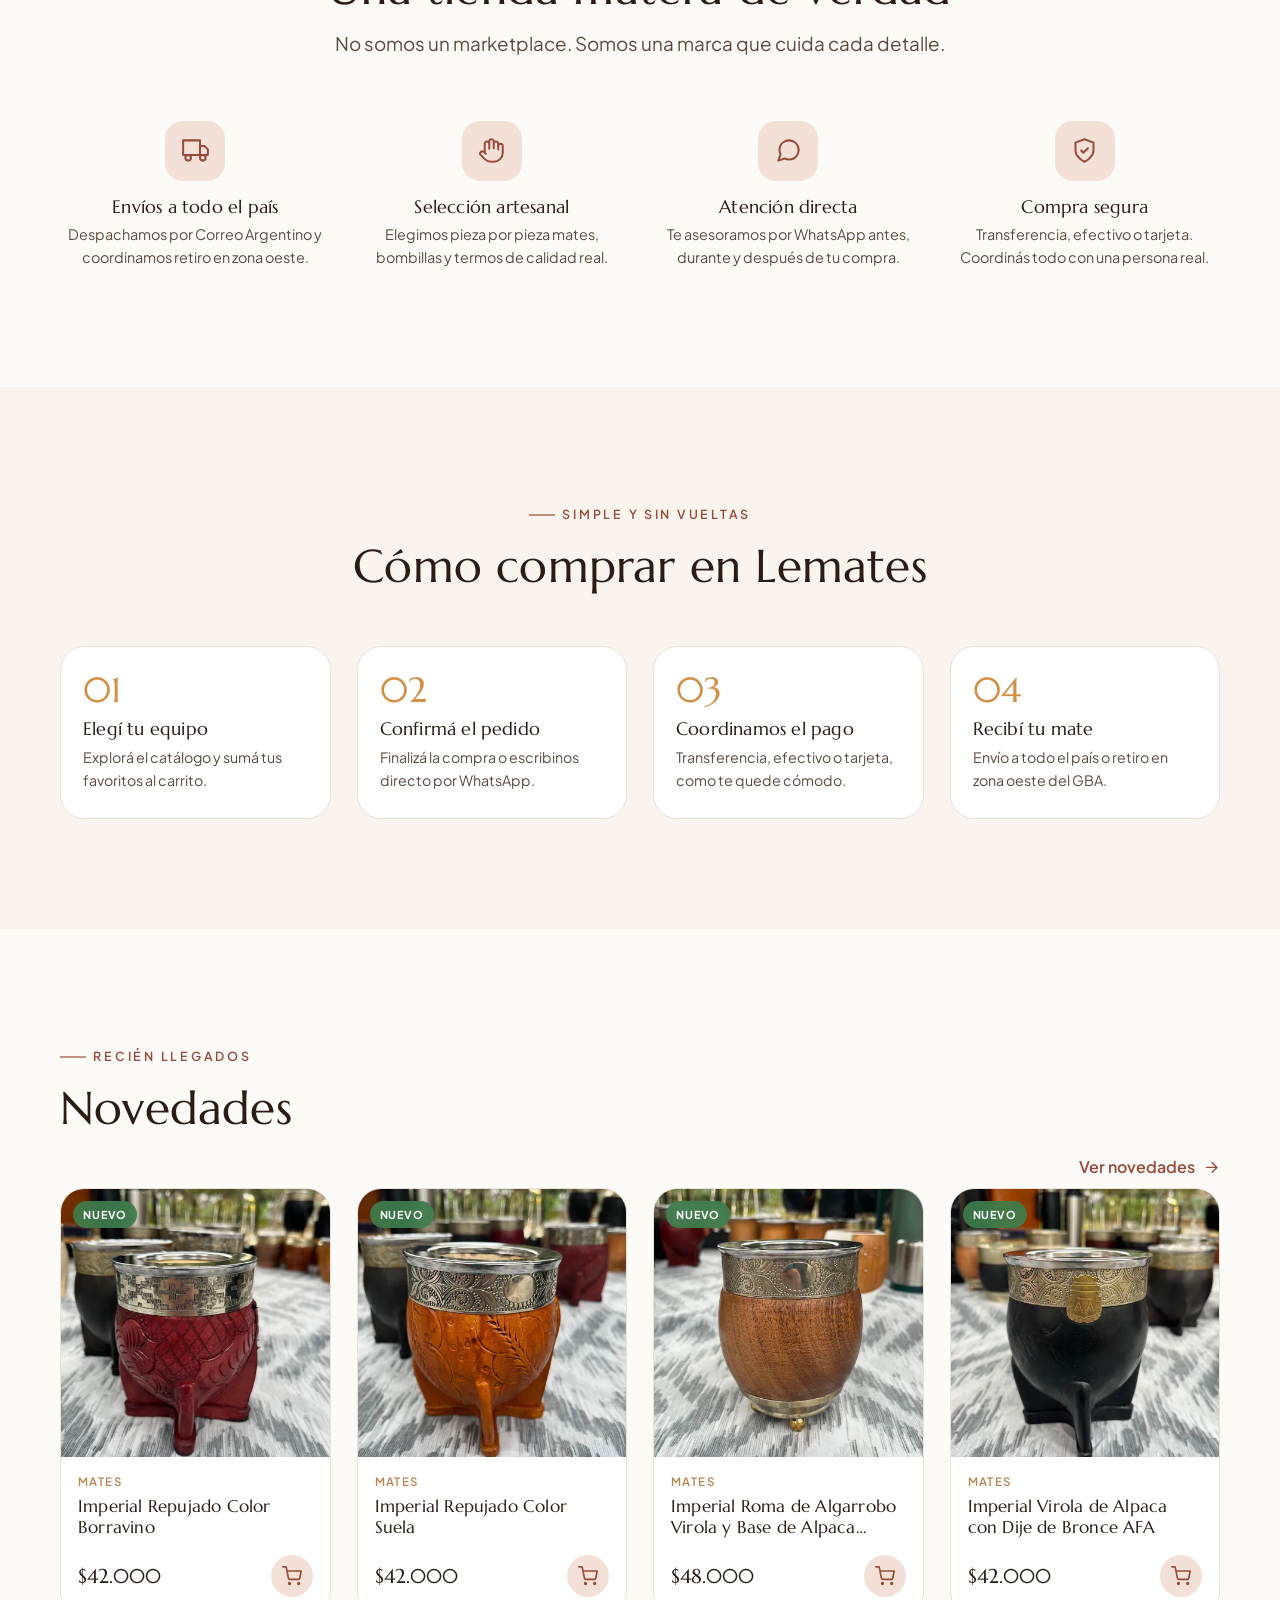
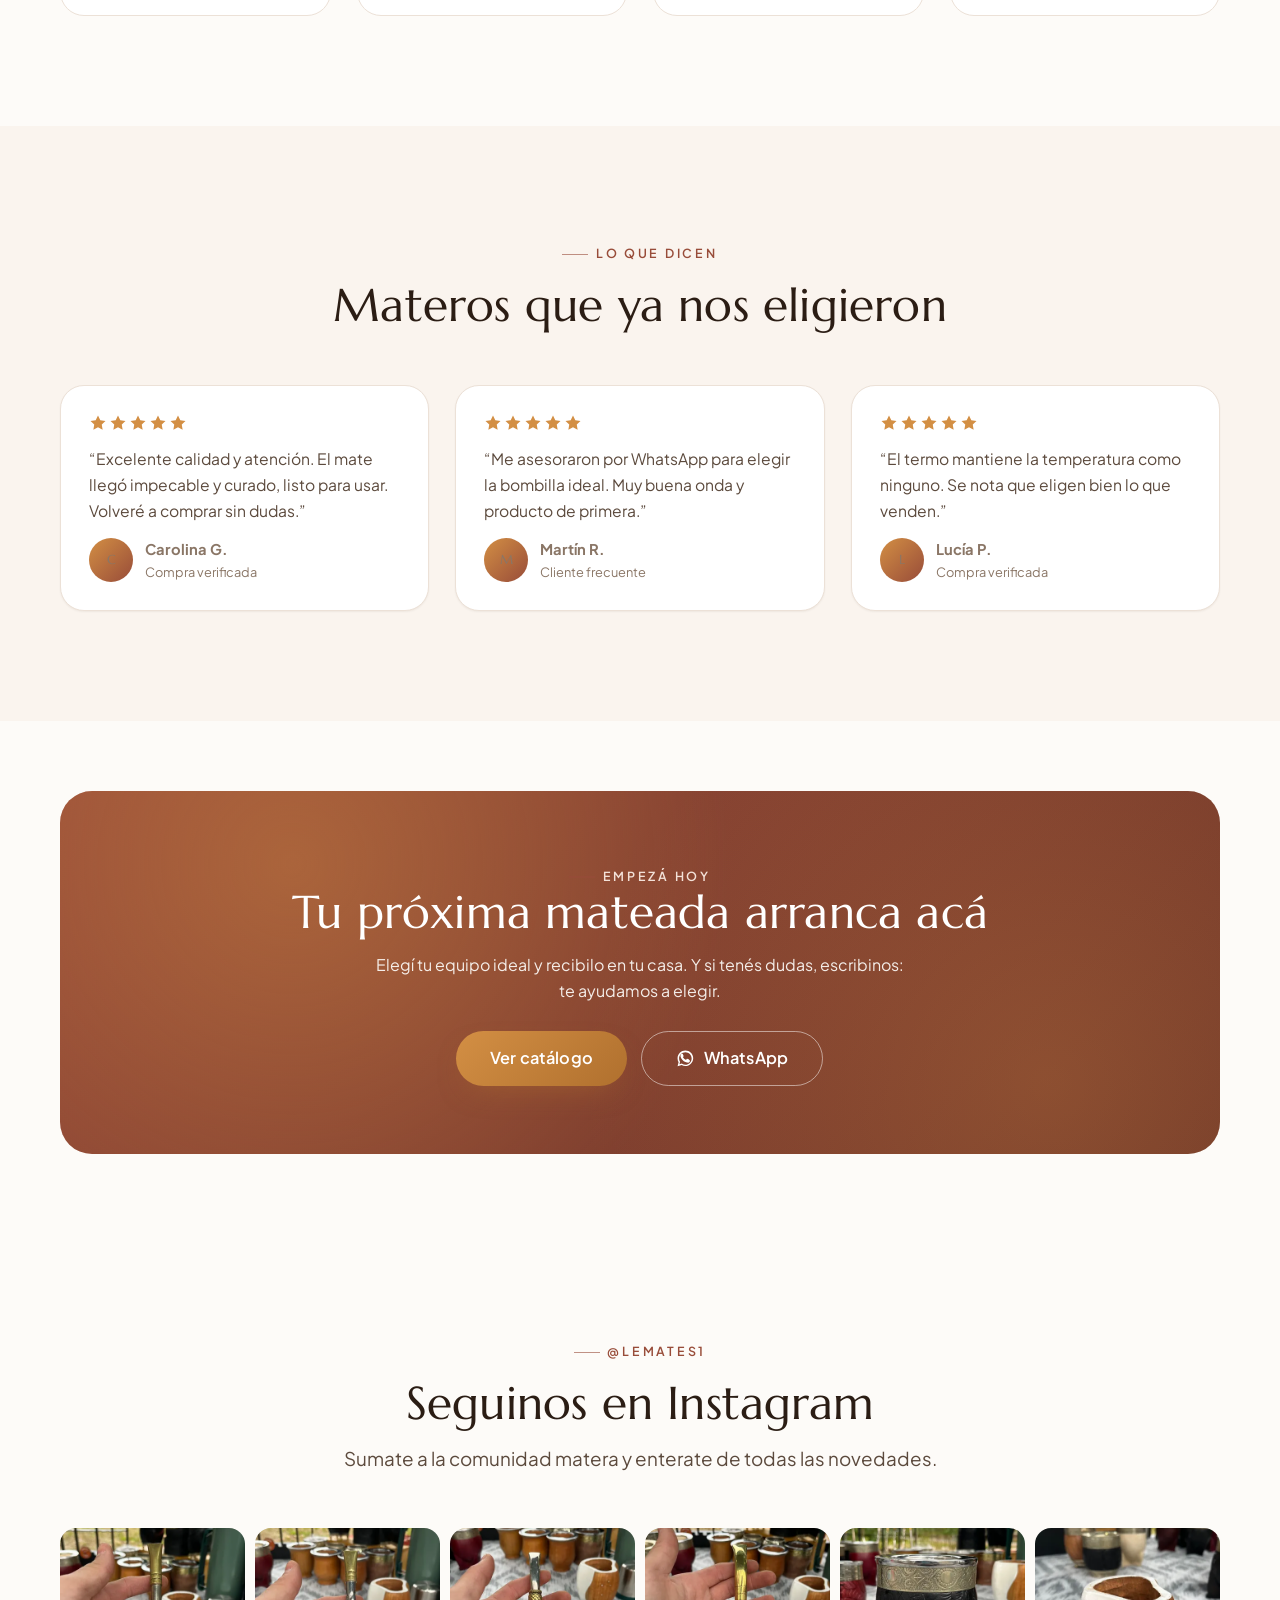
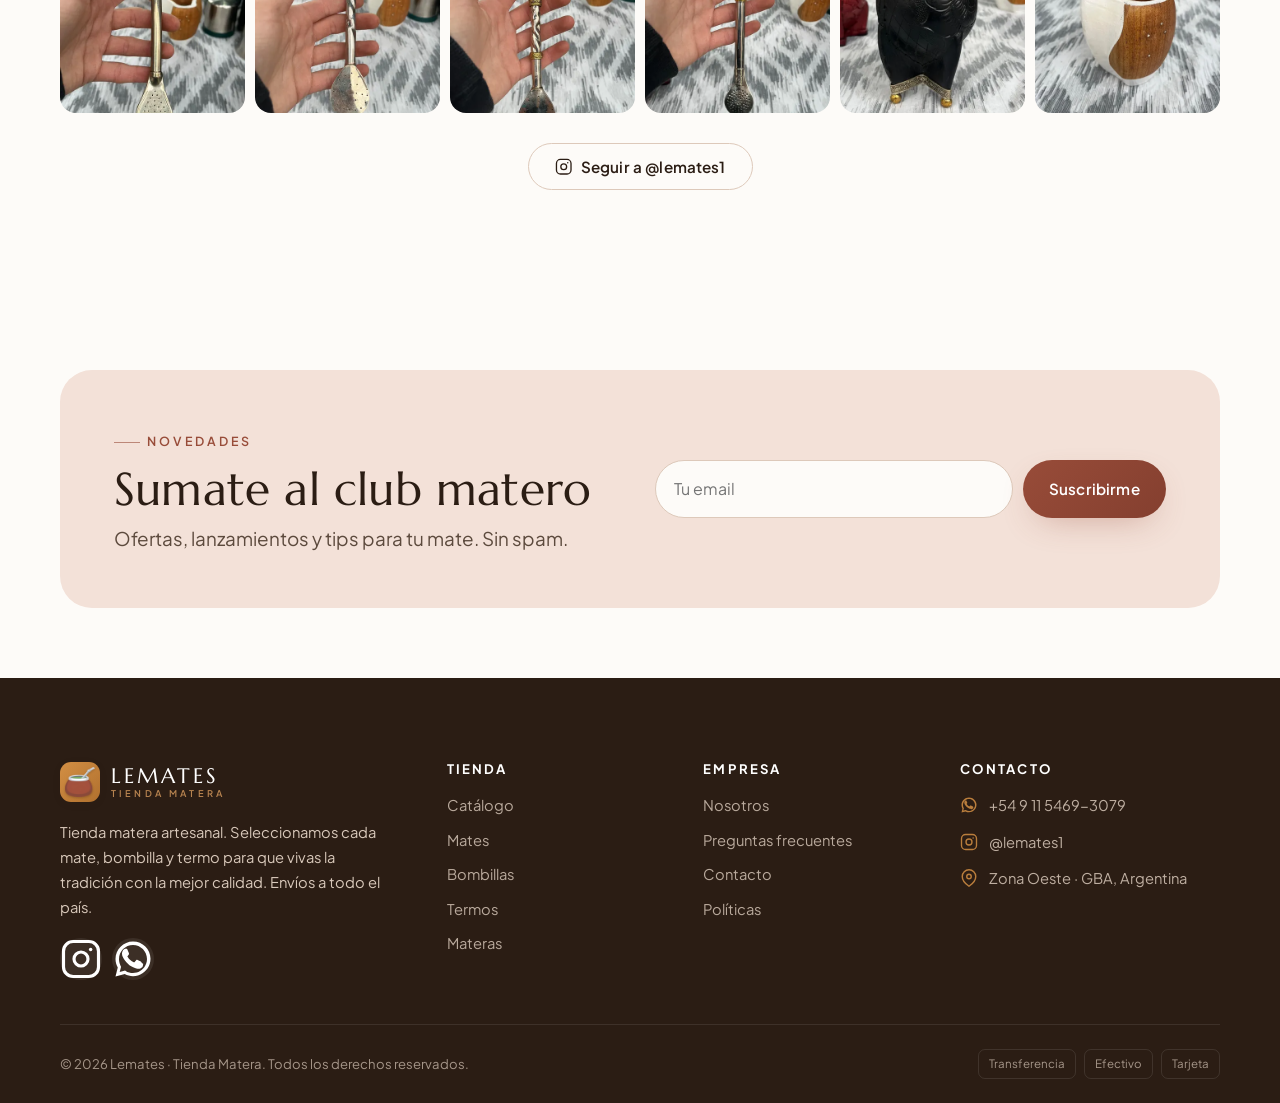
==== commit 15741ecb: "MP: mostrar solo alias (sin CVU ni titular por ahora); texto coherente Co-Authored-By: Claude Opus 4" ====
--- a/index.html
+++ b/index.html
@@ -28,7 +28,7 @@
 <link rel="preconnect" href="https://fonts.gstatic.com" crossorigin>
 <link rel="preload" as="style" href="https://fonts.googleapis.com/css2?family=Marcellus&family=Plus+Jakarta+Sans:wght@400;500;600;700&display=swap">
 <link rel="stylesheet" href="https://fonts.googleapis.com/css2?family=Marcellus&family=Plus+Jakarta+Sans:wght@400;500;600;700&display=swap">
-<link rel="stylesheet" href="assets/css/styles.css?v=20260708b">
+<link rel="stylesheet" href="assets/css/styles.css?v=20260708e">
 <script type="application/ld+json">{"@context": "https://schema.org", "@type": "Store", "name": "Lemates · Tienda Matera", "image": "https://www.lemates.com.ar/assets/img/brand/og-image.jpg", "description": "Tienda matera artesanal. Mates, bombillas, termos y materas de primera calidad. Envíos a todo el país.", "url": "https://www.lemates.com.ar", "telephone": "+5491154693079", "areaServed": "AR", "sameAs": ["https://www.instagram.com/lemates1/"], "priceRange": "$$"}</script>
 </head>
 <body>
@@ -255,8 +255,8 @@
   if(n){var nv=window.LemProducts.filter(p=>p.new).slice(0,4);window.LemRenderCards(n, nv.length?nv:window.LemProducts.slice(-4));}
 });
 </script>
-<script src="assets/js/config.js?v=20260708b"></script>
-<script src="assets/js/products.js?v=20260708b"></script>
-<script src="assets/js/app.js?v=20260708b"></script>
+<script src="assets/js/config.js?v=20260708e"></script>
+<script src="assets/js/products.js?v=20260708e"></script>
+<script src="assets/js/app.js?v=20260708e"></script>
 </body>
 </html>
